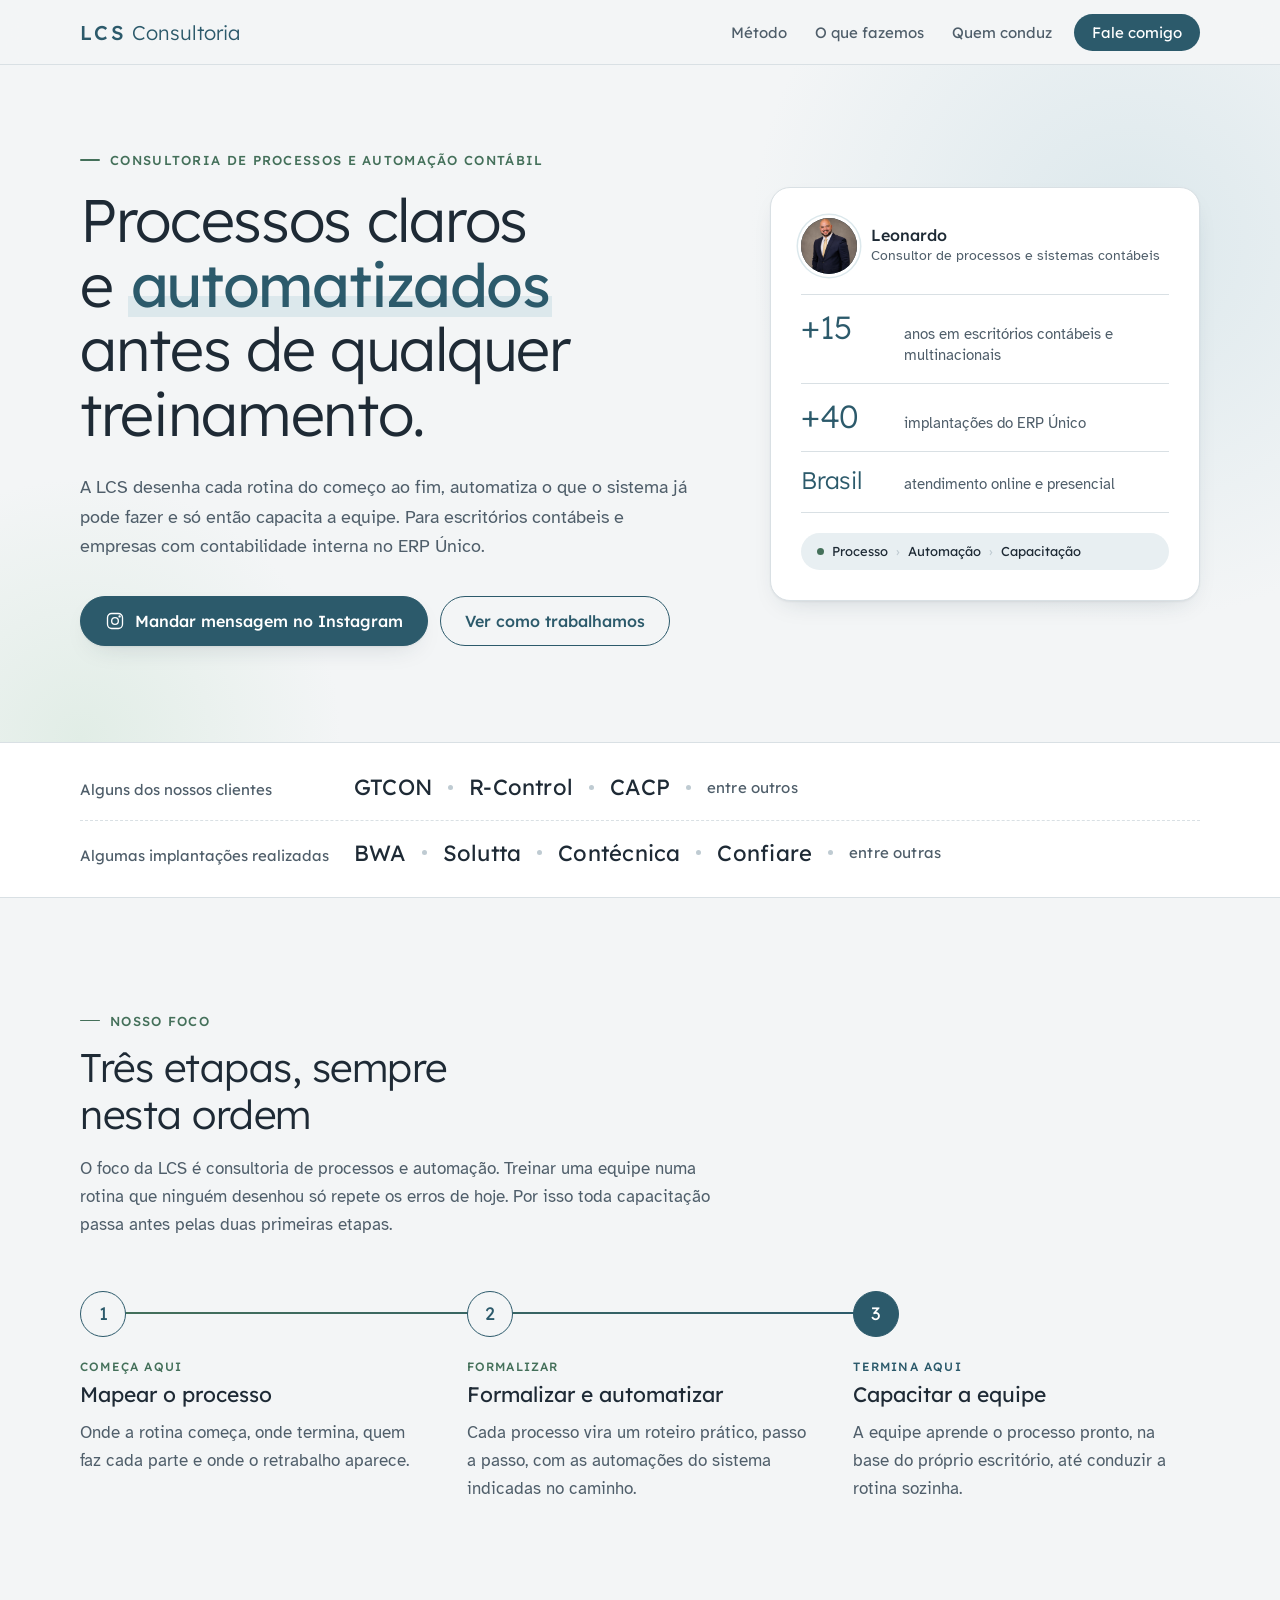
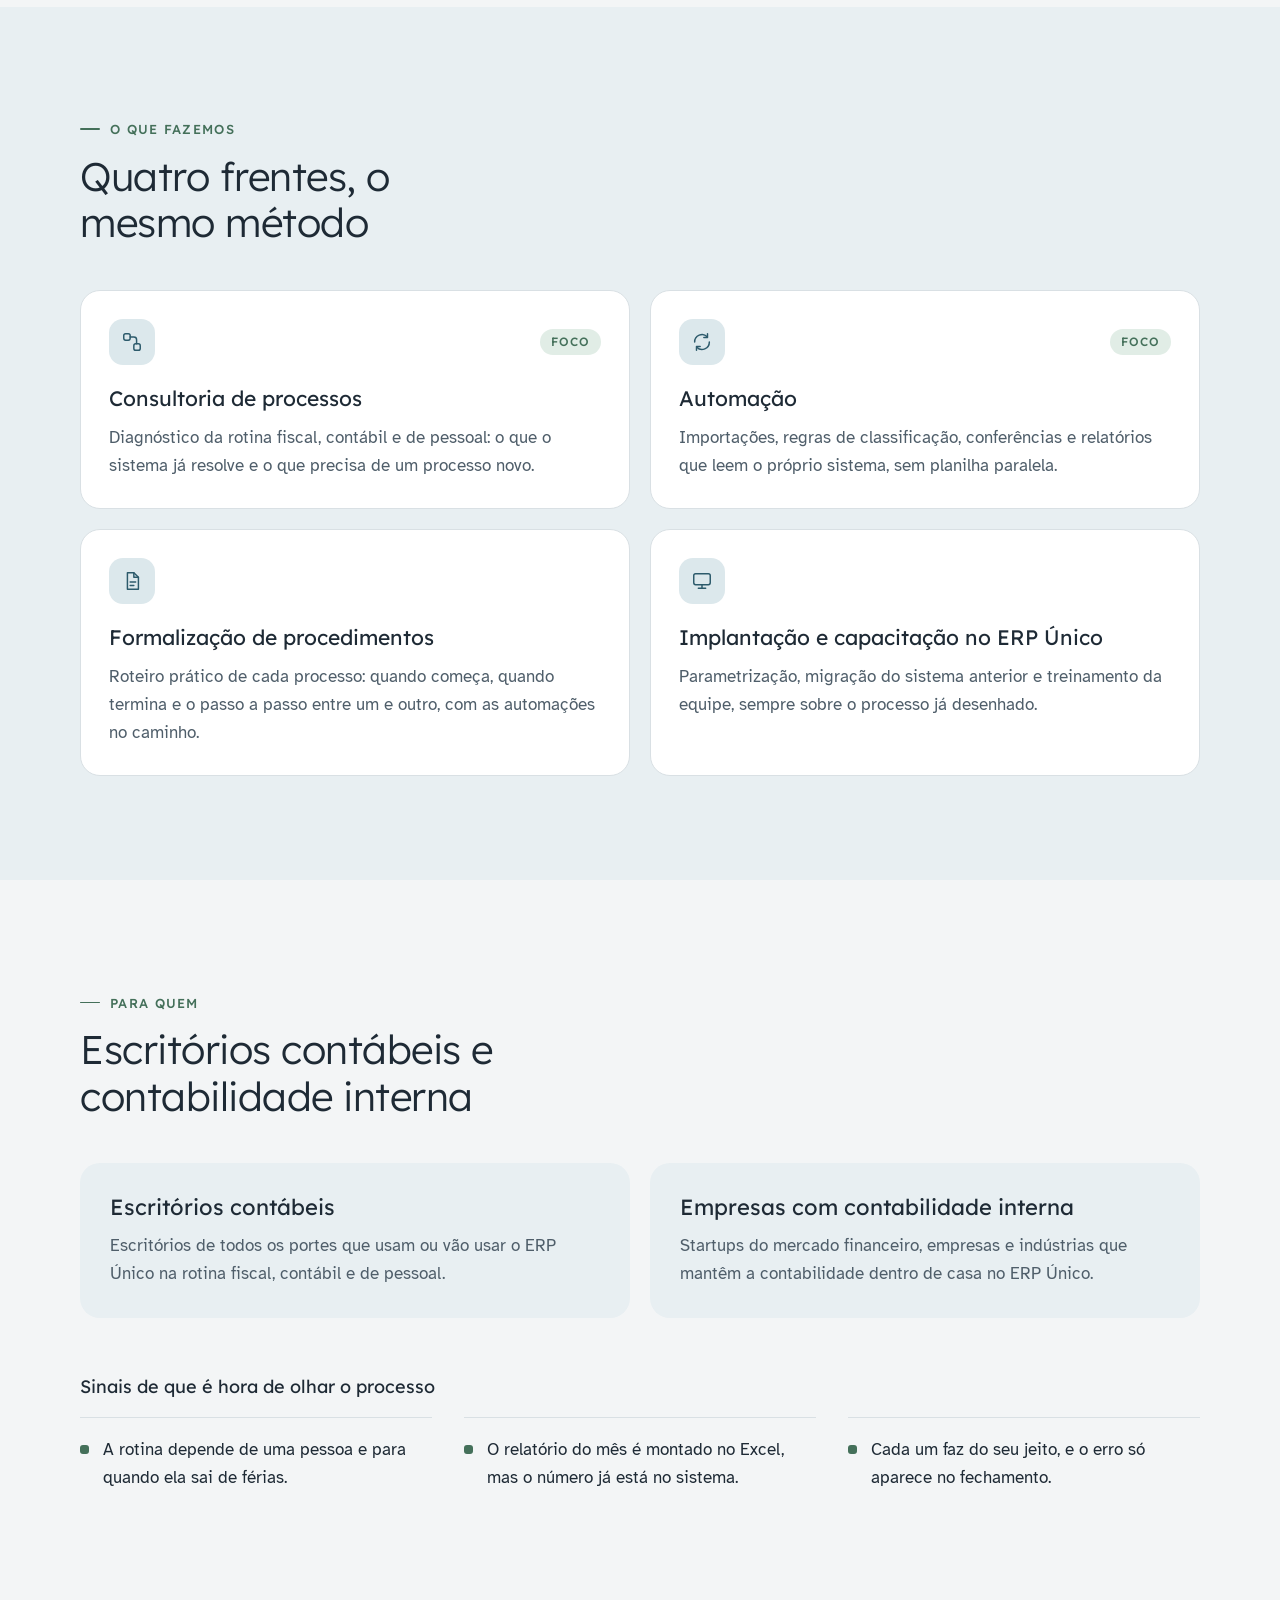
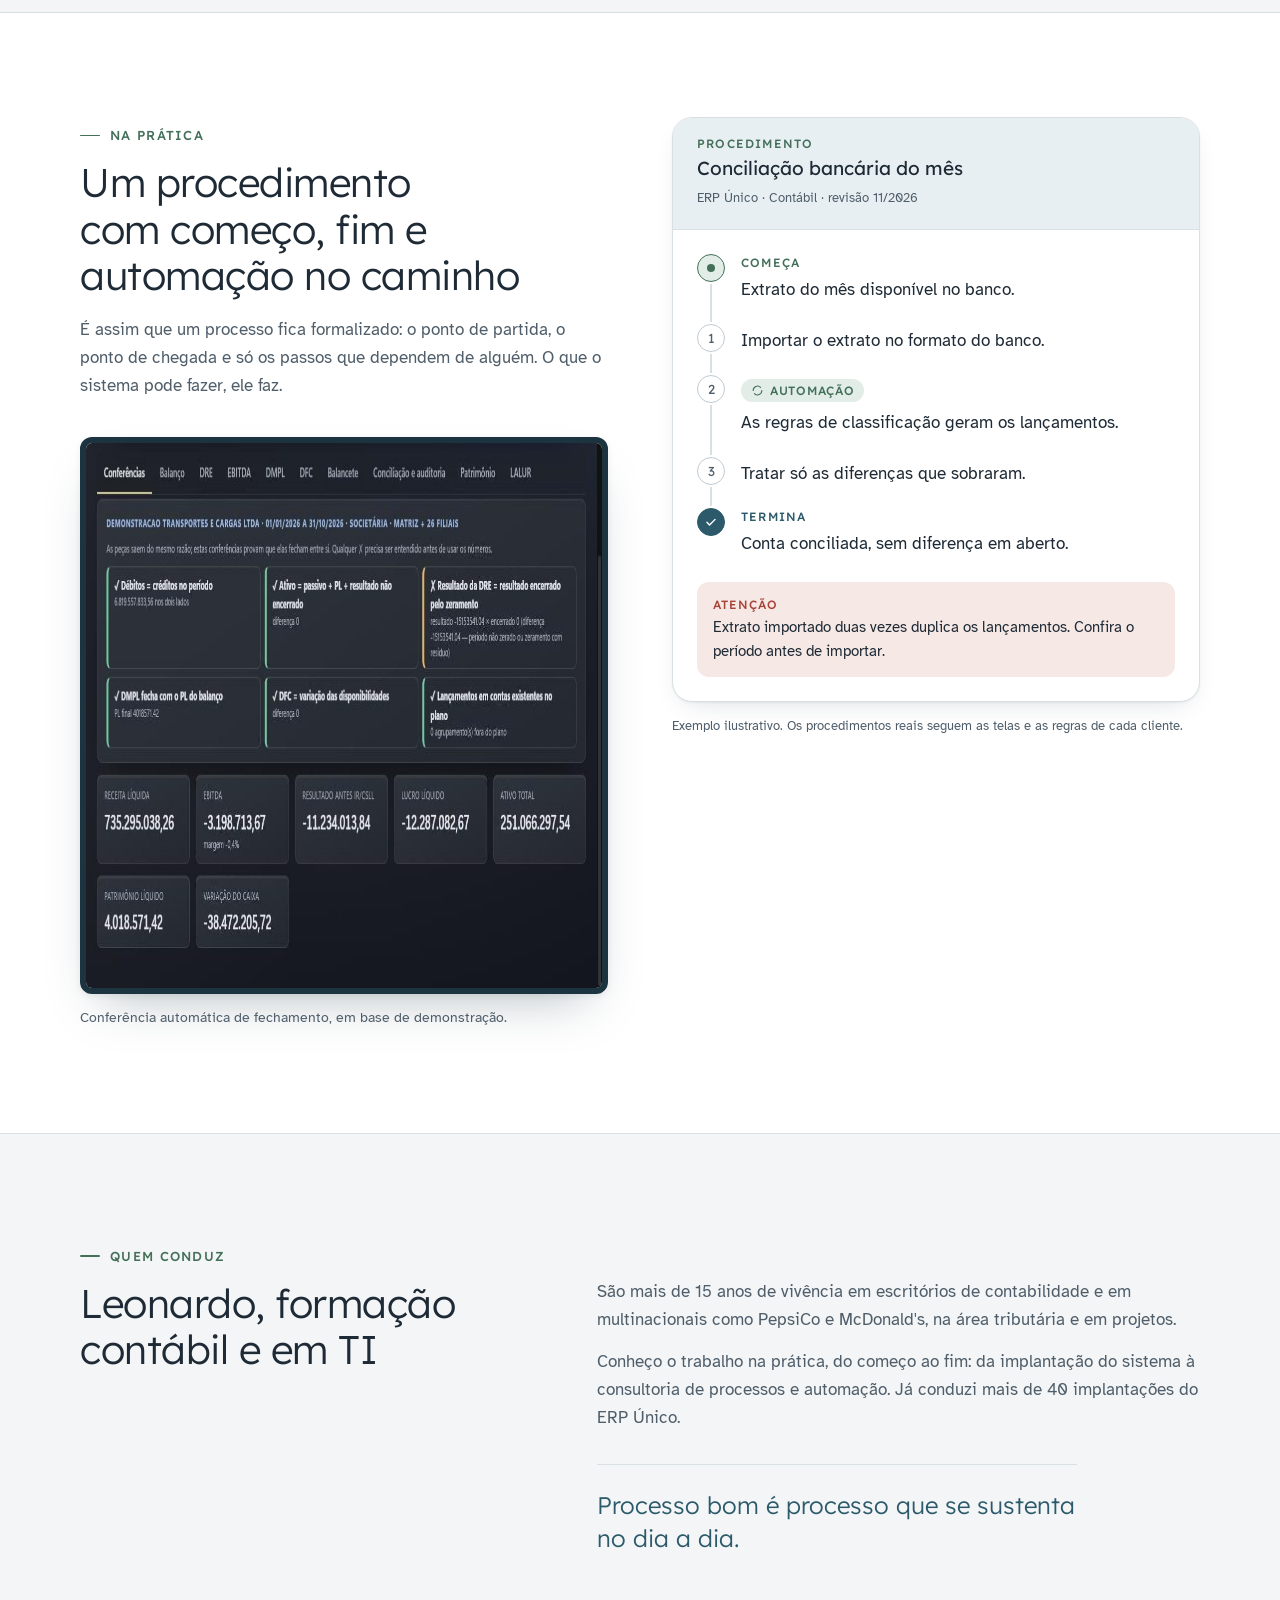
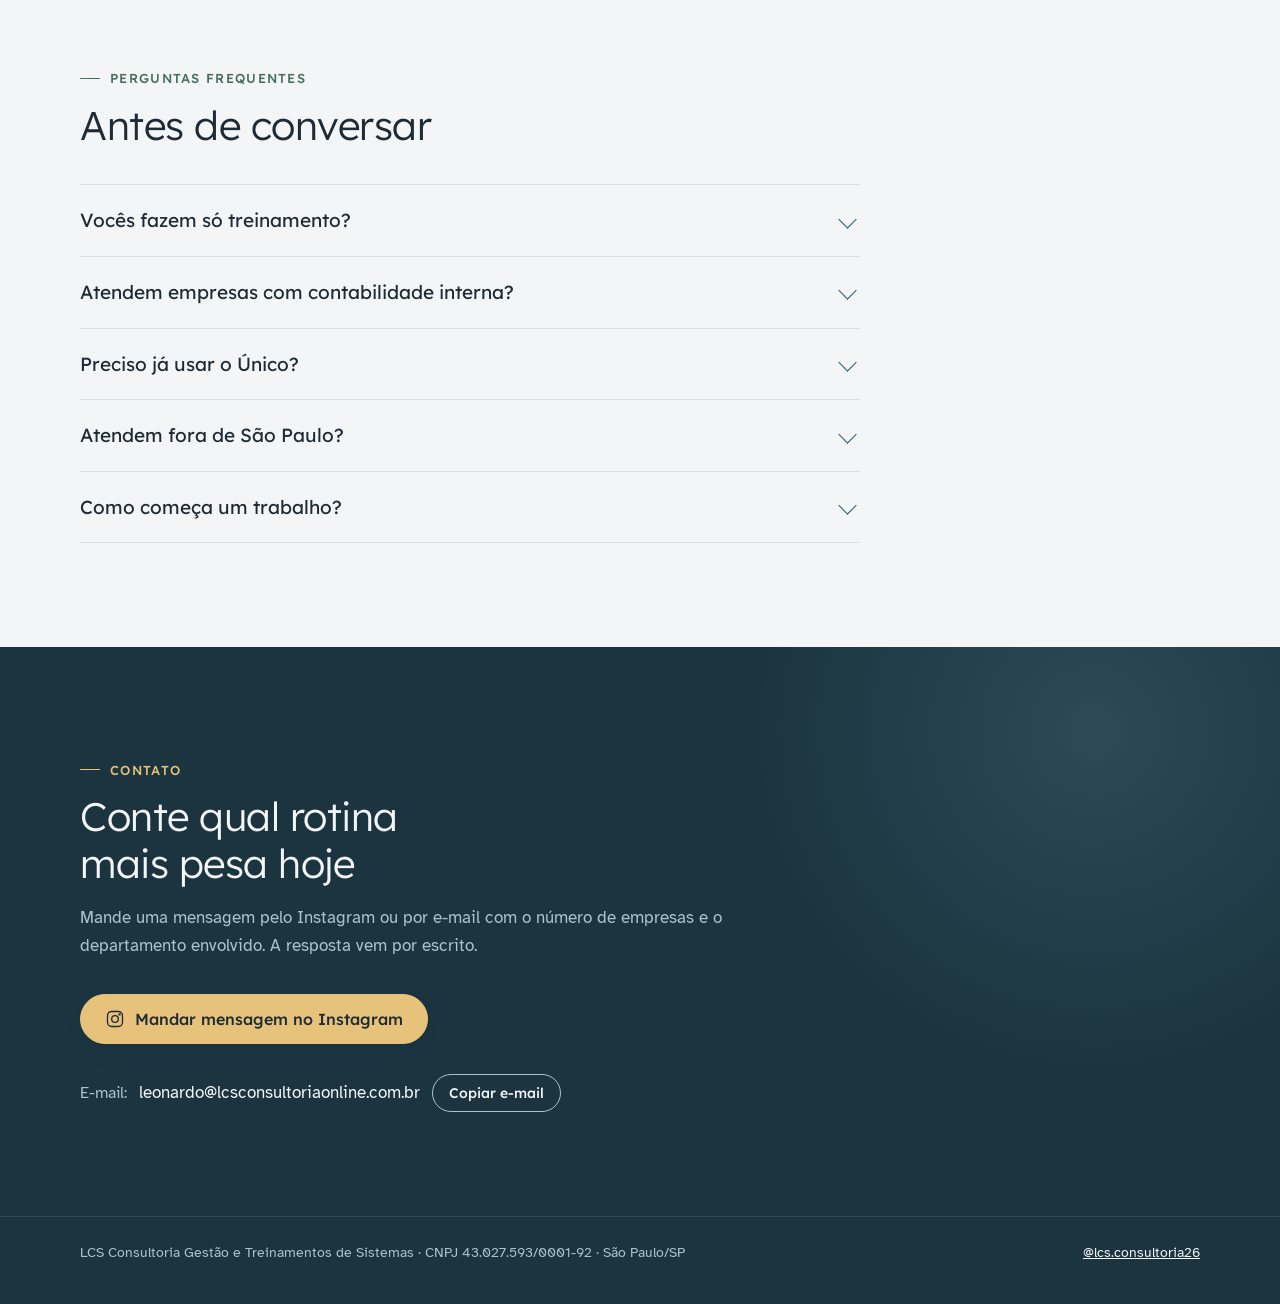
==== index.html @ 3d403074 "Site da LCS - versao 3" ====
<!doctype html>
<html lang="pt-BR">
<head>
<meta charset="utf-8">
<meta name="viewport" content="width=device-width, initial-scale=1, viewport-fit=cover">
<link rel="canonical" href="https://lcsconsultoriaonline.com.br/">
<meta property="og:url" content="https://lcsconsultoriaonline.com.br/">
<meta property="og:title" content="LCS Consultoria">
<meta property="og:description" content="Consultoria de processos e automação contábil no ERP Único: processos formalizados e automatizados antes da capacitação da equipe. Escritórios contábeis e contabilidade interna.">
<meta property="og:image" content="https://lcsconsultoriaonline.com.br/foto-leonardo.jpg">
<meta property="og:locale" content="pt_BR">
<meta property="og:type" content="website">
<style>:root{padding-top:env(safe-area-inset-top,0px);padding-bottom:env(safe-area-inset-bottom,0px)}</style>
<title>LCS Consultoria</title>
<meta name="description" content="Consultoria de processos e automação contábil no ERP Único: processos formalizados e automatizados antes da capacitação da equipe. Escritórios contábeis e contabilidade interna.">
<link rel="preconnect" href="https://fonts.googleapis.com">
<link rel="preconnect" href="https://fonts.gstatic.com" crossorigin>
<link rel="stylesheet" href="https://fonts.googleapis.com/css2?family=Atkinson+Hyperlegible:wght@400;700&family=Lexend:wght@300;400;500&display=swap">
<style>
/* Layout: a página é um roteiro com começo e fim. Abre no método, passa pelas frentes e pelo exemplo, e termina no contato. A trilha "começa → termina" é o desenho que se repete. */
:root{
  --papel:#f3f5f6; --papel-elevado:#ffffff; --papel-tinto:#e8eff2;
  --linha:#d9e0e4; --linha-forte:#bfcbd2;
  --tinta:#1e2a35; --tinta-suave:#4f5e6a;
  --petroleo:#2c5a6b; --sobre-petroleo:#ffffff;
  --nevoa:#dce8ec; --salvia:#44705a; --salvia-suave:#e1ede6;
  --alerta:#a8453a; --alerta-suave:#f6e8e5;
  --profundo:#1b3440; --sobre-profundo:#f3f5f6; --nevoa-profundo:#a9c3cc; --brilho-profundo:rgba(140,188,204,.16);
  --areia:#e6c27a; --sobre-areia:#1e2a35;
  --vidro:rgba(243,245,246,.84);
  --sombra:0 1px 2px rgba(27,52,64,.06),0 10px 28px -14px rgba(27,52,64,.22);
  --sombra-alta:0 2px 6px rgba(27,52,64,.07),0 24px 48px -22px rgba(27,52,64,.34);
  --ft:Lexend,"Segoe UI",system-ui,sans-serif;
  --fx:"Atkinson Hyperlegible","Segoe UI",system-ui,sans-serif;
  --r-sm:6px; --r-md:12px; --r-lg:20px;
  --largura:1120px;
}
@media (prefers-color-scheme: dark){
  :root:not([data-theme="light"]){
    --papel:#121b22; --papel-elevado:#19242d; --papel-tinto:#172730;
    --linha:#29373f; --linha-forte:#3b4c57;
    --tinta:#e6ecef; --tinta-suave:#a7b4bd;
    --petroleo:#8cbccc; --sobre-petroleo:#0f2129;
    --nevoa:#1d3742; --salvia:#93c2a8; --salvia-suave:#1b3026;
    --alerta:#e8907f; --alerta-suave:#3a2421;
    --vidro:rgba(18,27,34,.82);
    --sombra:0 1px 2px rgba(0,0,0,.3),0 10px 28px -14px rgba(0,0,0,.55);
    --sombra-alta:0 2px 6px rgba(0,0,0,.3),0 24px 48px -22px rgba(0,0,0,.7);
    color-scheme:dark;
  }
}
:root[data-theme="dark"]{
  --papel:#121b22; --papel-elevado:#19242d; --papel-tinto:#172730;
  --linha:#29373f; --linha-forte:#3b4c57;
  --tinta:#e6ecef; --tinta-suave:#a7b4bd;
  --petroleo:#8cbccc; --sobre-petroleo:#0f2129;
  --nevoa:#1d3742; --salvia:#93c2a8; --salvia-suave:#1b3026;
  --alerta:#e8907f; --alerta-suave:#3a2421;
  --vidro:rgba(18,27,34,.82);
  --sombra:0 1px 2px rgba(0,0,0,.3),0 10px 28px -14px rgba(0,0,0,.55);
  --sombra-alta:0 2px 6px rgba(0,0,0,.3),0 24px 48px -22px rgba(0,0,0,.7);
  color-scheme:dark;
}

*{box-sizing:border-box}
[hidden]{display:none!important}
html{scroll-behavior:smooth;scroll-padding-top:84px}
body{margin:0;background:var(--papel);color:var(--tinta);font:400 17px/1.65 var(--fx);-webkit-font-smoothing:antialiased;text-rendering:optimizeLegibility}
body::before{content:"";position:fixed;inset:0 0 auto;height:env(safe-area-inset-top,0px);z-index:10;background:var(--papel)}
a{color:var(--petroleo)}
:focus-visible{outline:3px solid var(--petroleo);outline-offset:3px;border-radius:var(--r-sm)}
img{max-width:100%;display:block}
h1,h2,h3{font-family:var(--ft);font-weight:400;margin:0;color:var(--tinta);text-wrap:balance}
p{margin:0;text-wrap:pretty}
ul,ol{margin:0;padding:0;list-style:none}

.faixa{padding-left:max(16px,env(safe-area-inset-left,0px));padding-right:max(16px,env(safe-area-inset-right,0px))}
.miolo{max-width:var(--largura);margin:0 auto}
.secao{padding-block:clamp(64px,9vw,104px)}
.secao.colada{padding-top:0}
.banda{background:var(--papel-elevado);border-block:1px solid var(--linha)}
.banda-tinta{background:var(--papel-tinto)}
.rotulo{display:inline-flex;align-items:center;gap:10px;font:500 13px/18px var(--ft);letter-spacing:.1em;text-transform:uppercase;color:var(--salvia)}
.rotulo::before{content:"";width:20px;height:1.5px;background:currentColor;border-radius:1px}
.h2{font-size:clamp(28px,3.8vw,40px);line-height:1.16;font-weight:300;letter-spacing:-.012em;margin-top:14px;max-width:24ch}
.texto{max-width:60ch;color:var(--tinta-suave);margin-top:18px}

/* topo */
.topo{position:sticky;top:env(safe-area-inset-top,0px);z-index:5;background:var(--vidro);-webkit-backdrop-filter:saturate(1.4) blur(14px);backdrop-filter:saturate(1.4) blur(14px);border-bottom:1px solid var(--linha)}
.topo .miolo{display:flex;align-items:center;justify-content:space-between;gap:16px;min-height:64px}
.marca{font-family:var(--ft);font-size:20px;color:var(--petroleo);text-decoration:none;white-space:nowrap}
.marca b{font-weight:500;letter-spacing:.12em}
.marca span{font-weight:300;margin-left:6px}
.topo nav{display:flex;align-items:center;gap:4px}
.topo nav a{font:400 15px/1 var(--ft);color:var(--tinta-suave);text-decoration:none;padding:10px 12px;border-radius:999px;transition:color .2s,background-color .2s}
.topo nav a:hover{color:var(--petroleo);background:var(--papel-tinto)}
.topo nav a.chamada{margin-left:6px;padding:11px 18px;background:var(--petroleo);color:var(--sobre-petroleo)}
.topo nav a.chamada:hover{background:var(--petroleo);color:var(--sobre-petroleo);filter:brightness(1.08)}
.topo nav .so-largo{display:none}
@media (min-width:860px){.topo nav .so-largo{display:inline-block}}

/* abertura */
.abertura{position:relative;isolation:isolate;overflow:hidden;padding-block:clamp(40px,6vw,80px) clamp(56px,8vw,96px)}
.abertura::before,.abertura::after{content:"";position:absolute;z-index:-1;border-radius:50%;pointer-events:none}
.abertura::before{width:min(760px,110vw);aspect-ratio:1;right:-18%;top:-30%;background:radial-gradient(closest-side,var(--nevoa),transparent)}
.abertura::after{width:min(520px,90vw);aspect-ratio:1;left:-14%;bottom:-38%;background:radial-gradient(closest-side,var(--salvia-suave),transparent)}
.abertura .miolo{display:grid;gap:44px;align-items:center}
@media (min-width:920px){.abertura .miolo{grid-template-columns:minmax(0,1.18fr) minmax(0,.82fr);gap:72px}}
.abertura h1{font-size:clamp(36px,5.4vw,60px);line-height:1.08;font-weight:300;letter-spacing:-.022em;margin-top:18px;max-width:15ch}
.abertura h1 em{font-style:normal;font-weight:400;color:var(--petroleo);background:linear-gradient(transparent 66%,var(--nevoa) 66%,var(--nevoa) 94%,transparent 94%);-webkit-box-decoration-break:clone;box-decoration-break:clone;padding-inline:.04em}
.abertura .texto{font-size:18px;margin-top:26px}
.acoes{display:flex;flex-wrap:wrap;gap:12px;margin-top:34px}
.botao{display:inline-flex;align-items:center;justify-content:center;gap:10px;min-height:50px;padding:12px 24px;border-radius:999px;font:500 16px/1.2 var(--ft);text-decoration:none;border:1.5px solid var(--petroleo);cursor:pointer;transition:transform .2s,box-shadow .2s,background-color .2s,filter .2s}
.botao svg{width:20px;height:20px;flex:none}
.botao.cheio{background:var(--petroleo);color:var(--sobre-petroleo);box-shadow:var(--sombra)}
.botao.cheio:hover{transform:translateY(-1px);box-shadow:var(--sombra-alta);filter:brightness(1.06)}
.botao.vazado{background:transparent;color:var(--petroleo)}
.botao.vazado:hover{background:var(--papel-tinto)}
/* ficha ao lado da abertura: foto pequena, números e a ordem do trabalho */
.ficha{min-width:0;width:100%;max-width:440px;padding:clamp(22px,3vw,30px);background:var(--papel-elevado);border:1px solid var(--linha);border-radius:var(--r-lg);box-shadow:var(--sombra)}
@media (min-width:920px){.ficha{justify-self:end}}
.ficha-quem{display:flex;align-items:center;gap:14px;padding-bottom:20px;border-bottom:1px solid var(--linha)}
.ficha-quem img{width:56px;height:56px;flex:none;border-radius:50%;object-fit:cover;object-position:50% 14%;background:var(--profundo);box-shadow:0 0 0 3px var(--papel-elevado),0 0 0 4.5px var(--nevoa)}
.ficha-quem p{min-width:0;font-size:14px;line-height:1.4;color:var(--tinta-suave)}
.ficha-quem b{display:block;font:500 16px/1.3 var(--ft);color:var(--tinta)}
.fatos{margin:0}
.fatos div{display:grid;grid-template-columns:5.2em minmax(0,1fr);gap:14px;align-items:baseline;padding-block:16px;border-bottom:1px solid var(--linha)}
.fatos dt{font:300 clamp(26px,3vw,32px)/1 var(--ft);color:var(--petroleo);letter-spacing:-.015em;font-variant-numeric:tabular-nums}
.fatos dd{margin:0;font-size:15px;line-height:1.45;color:var(--tinta-suave)}
.fatos div:last-child dt{font-size:clamp(20px,2.2vw,24px)}
.ordem{display:flex;flex-wrap:wrap;align-items:center;gap:6px 8px;margin-top:20px;padding:11px 16px;border-radius:999px;background:var(--papel-tinto);font:400 13px/1.2 var(--ft);color:var(--tinta)}
.ordem i{width:7px;height:7px;border-radius:50%;background:var(--salvia);flex:none}
.ordem s{text-decoration:none;color:var(--linha-forte)}

/* clientes */
.clientes{padding-block:30px}
.clientes .miolo{display:grid;gap:18px}
.grupo{display:grid;gap:8px;align-items:baseline;min-width:0}
@media (min-width:860px){.grupo{grid-template-columns:250px minmax(0,1fr);gap:24px}}
.grupo-rot{font:400 15px/1.4 var(--ft);color:var(--tinta-suave)}
/* o ponto separador fica à esquerda de cada nome; o primeiro de cada linha some no recorte da caixa */
.nomes-caixa{overflow:hidden;min-width:0}
.nomes{display:flex;flex-wrap:wrap;align-items:center;row-gap:6px;margin-left:-37px}
.nomes li{position:relative;padding-left:37px;font:400 clamp(18px,2.1vw,22px)/1.3 var(--ft);color:var(--tinta);letter-spacing:.01em}
.nomes li::before{content:"";position:absolute;left:16px;top:50%;width:5px;height:5px;margin-top:-2.5px;border-radius:50%;background:var(--linha-forte)}
.nomes li.outros{font-size:15px;color:var(--tinta-suave)}
.grupo+.grupo{padding-top:18px;border-top:1px dashed var(--linha)}

/* método */
.trilha{position:relative;display:grid;gap:32px;margin-top:52px;counter-reset:etapa}
.trilha::before{content:"";position:absolute;left:21px;top:24px;bottom:24px;width:1.5px;background:linear-gradient(var(--salvia),var(--petroleo))}
.trilha li{position:relative;padding-left:68px;min-width:0;counter-increment:etapa}
.trilha li::before{content:counter(etapa);position:absolute;left:0;top:0;width:44px;height:44px;border-radius:50%;display:grid;place-items:center;font:400 18px/1 var(--ft);color:var(--petroleo);background:var(--papel);border:1.5px solid var(--petroleo)}
.trilha li:last-child::before{background:var(--petroleo);color:var(--sobre-petroleo)}
.trilha h3{font-size:21px;line-height:1.3;padding-top:8px}
.trilha p{margin-top:10px;color:var(--tinta-suave);max-width:38ch}
.trilha .marco{display:block;font:500 12px/1 var(--ft);letter-spacing:.1em;text-transform:uppercase;color:var(--salvia);margin-bottom:8px}
.trilha li:last-child .marco{color:var(--petroleo)}
@media (min-width:860px){
  .trilha{grid-template-columns:repeat(3,minmax(0,1fr));gap:40px}
  .trilha::before{left:22px;right:calc(33.333% - 48.67px);top:21px;bottom:auto;width:auto;height:1.5px;background:linear-gradient(90deg,var(--salvia),var(--petroleo))}
  .trilha li{padding-left:0;padding-top:70px}
  .trilha h3{padding-top:0}
}

/* frentes */
.frentes{display:grid;gap:16px;margin-top:44px}
@media (min-width:760px){.frentes{grid-template-columns:repeat(2,minmax(0,1fr));gap:20px}}
.frente{display:grid;gap:12px;align-content:start;min-width:0;padding:28px;background:var(--papel-elevado);border:1px solid var(--linha);border-radius:var(--r-lg);transition:transform .25s,box-shadow .25s,border-color .25s}
.frente:hover{transform:translateY(-2px);box-shadow:var(--sombra-alta);border-color:var(--linha-forte)}
.frente-topo{display:flex;align-items:center;justify-content:space-between;gap:12px}
.icone{width:46px;height:46px;border-radius:14px;display:grid;place-items:center;background:var(--nevoa);color:var(--petroleo);flex:none}
.icone svg{width:22px;height:22px}
.tag{font:500 12px/1 var(--ft);letter-spacing:.08em;text-transform:uppercase;color:var(--salvia);background:var(--salvia-suave);padding:7px 11px;border-radius:999px}
.frente h3{font-size:21px;line-height:1.3;margin-top:8px}
.frente p{color:var(--tinta-suave)}

/* para quem */
.publicos{display:grid;gap:16px;margin-top:44px}
@media (min-width:760px){.publicos{grid-template-columns:repeat(2,minmax(0,1fr));gap:20px}}
.publico{min-width:0;padding:30px;border-radius:var(--r-lg);background:var(--papel-tinto)}
.publico h3{font-size:22px;line-height:1.3}
.publico p{margin-top:10px;color:var(--tinta-suave)}
.sinais-tit{font:400 18px/1.4 var(--ft);margin-top:56px}
.sinais{display:grid;gap:0;margin-top:18px;border-top:1px solid var(--linha)}
@media (min-width:860px){.sinais{grid-template-columns:repeat(3,minmax(0,1fr));gap:32px;border-top:0}}
.sinais li{display:flex;gap:14px;align-items:baseline;min-width:0;padding:16px 0;border-bottom:1px solid var(--linha);color:var(--tinta)}
@media (min-width:860px){.sinais li{border-bottom:0;border-top:1px solid var(--linha);padding-top:18px}}
.sinais li::before{content:"";width:9px;height:9px;border-radius:3px;background:var(--salvia);flex:none;transform:translateY(-1px)}

/* na prática */
.pratica .miolo{display:grid;gap:48px;align-items:start}
@media (min-width:920px){.pratica .miolo{grid-template-columns:minmax(0,1fr) minmax(0,1fr);gap:64px}}
.tela{margin:36px 0 0}
.tela img{width:100%;border-radius:var(--r-md);border:6px solid var(--profundo);background:var(--profundo);box-shadow:var(--sombra-alta)}
.tela figcaption{margin-top:12px;font-size:14px;color:var(--tinta-suave)}
.proc{min-width:0;background:var(--papel-elevado);border:1px solid var(--linha);border-radius:var(--r-lg);box-shadow:var(--sombra);overflow:hidden}
.proc-cab{display:grid;gap:6px;padding:20px 24px;background:var(--papel-tinto);border-bottom:1px solid var(--linha)}
.proc-tipo{font:500 12px/1 var(--ft);letter-spacing:.1em;text-transform:uppercase;color:var(--salvia)}
.proc-tit{font:400 19px/1.35 var(--ft);color:var(--tinta)}
.proc-meta{font-size:13px;color:var(--tinta-suave)}
.passos{padding:24px 24px 4px}
.passos li{position:relative;display:grid;grid-template-columns:28px minmax(0,1fr);gap:16px;padding-bottom:20px}
.passos li::after{content:"";position:absolute;left:13px;top:30px;bottom:2px;width:1.5px;background:var(--linha)}
.passos li:last-child::after{display:none}
.no{position:relative;z-index:1;width:28px;height:28px;border-radius:50%;display:grid;place-items:center;font:400 13px/1 var(--ft);color:var(--tinta-suave);background:var(--papel-elevado);border:1.5px solid var(--linha-forte)}
.inicio .no{border-color:var(--salvia);background:var(--salvia-suave)}
.inicio .no::before{content:"";width:8px;height:8px;border-radius:50%;background:var(--salvia)}
.fim .no{border-color:var(--petroleo);background:var(--petroleo);color:var(--sobre-petroleo)}
.fim .no svg{width:14px;height:14px}
.passos .corpo{padding-top:3px;min-width:0}
.passos .marco{display:block;font:500 12px/1 var(--ft);letter-spacing:.1em;text-transform:uppercase;margin-bottom:7px}
.inicio .marco{color:var(--salvia)}
.fim .marco{color:var(--petroleo)}
.auto{display:inline-flex;align-items:center;gap:6px;margin-bottom:7px;padding:5px 10px;border-radius:999px;font:500 12px/1 var(--ft);letter-spacing:.06em;text-transform:uppercase;color:var(--salvia);background:var(--salvia-suave)}
.auto svg{width:13px;height:13px}
.proc-alerta{margin:0 24px 24px;padding:14px 16px;border-radius:var(--r-md);background:var(--alerta-suave);font-size:15px;line-height:1.55;color:var(--tinta)}
.proc-alerta b{display:block;font:500 12px/18px var(--ft);letter-spacing:.08em;text-transform:uppercase;color:var(--alerta);margin-bottom:2px}
.proc-nota{margin-top:14px;font-size:13px;color:var(--tinta-suave)}

/* quem conduz */
.quem{display:grid;gap:8px 72px;align-items:start}
@media (min-width:820px){.quem{grid-template-columns:minmax(0,.85fr) minmax(0,1.15fr)}.quem .h2{max-width:18ch}.quem>div+div{padding-top:22px}}
.quem>div{min-width:0}
.quem .texto+.texto{margin-top:14px}
.assinatura{margin-top:32px;padding-top:24px;border-top:1px solid var(--linha);font:300 clamp(20px,2.4vw,24px)/1.4 var(--ft);color:var(--petroleo);max-width:32ch}

/* perguntas */
.faq{margin-top:36px;border-top:1px solid var(--linha);max-width:780px}
.faq details{border-bottom:1px solid var(--linha)}
.faq summary{list-style:none;cursor:pointer;position:relative;padding:22px 48px 22px 0;font:400 19px/1.4 var(--ft);color:var(--tinta);transition:color .2s}
.faq summary:hover{color:var(--petroleo)}
.faq summary::-webkit-details-marker{display:none}
.faq summary::after{content:"";position:absolute;right:6px;top:50%;width:12px;height:12px;margin-top:-8px;border-right:1.5px solid var(--petroleo);border-bottom:1.5px solid var(--petroleo);transform:rotate(45deg);transition:transform .25s}
.faq details[open] summary::after{transform:rotate(225deg);margin-top:-2px}
.faq details p{padding:0 0 22px;color:var(--tinta-suave);max-width:62ch}

/* contato */
.contato{position:relative;isolation:isolate;overflow:hidden;background:var(--profundo);color:var(--sobre-profundo)}
.contato::before{content:"";position:absolute;z-index:-1;right:-12%;top:-45%;width:min(680px,100vw);aspect-ratio:1;border-radius:50%;background:radial-gradient(closest-side,var(--brilho-profundo),transparent)}
.contato .rotulo{color:var(--areia)}
.contato .h2{color:var(--sobre-profundo)}
.contato .texto{color:var(--nevoa-profundo)}
.contato .botao.cheio{background:var(--areia);border-color:var(--areia);color:var(--sobre-areia)}
.email{display:flex;flex-wrap:wrap;align-items:center;gap:12px;margin-top:30px;font-size:16px;color:var(--nevoa-profundo)}
.email code{font:400 17px/1.4 var(--fx);color:var(--sobre-profundo);user-select:all;word-break:break-all}
.copiar{font:500 14px/1 var(--ft);padding:11px 16px;border-radius:999px;border:1px solid var(--nevoa-profundo);background:transparent;color:var(--sobre-profundo);cursor:pointer;transition:background-color .2s}
.copiar:hover{background:var(--brilho-profundo)}
.rodape{background:var(--profundo);color:var(--nevoa-profundo);font-size:14px;padding-block:24px 40px;border-top:1px solid var(--brilho-profundo)}
.rodape .miolo{display:flex;flex-wrap:wrap;gap:8px 24px;justify-content:space-between}
.rodape a{color:var(--sobre-profundo)}

@media (prefers-reduced-motion: reduce){
  html{scroll-behavior:auto}
  *,*::before,*::after{transition:none!important}
}
</style>
</head>
<body>

<header class="topo faixa">
  <div class="miolo">
    <a class="marca" href="#inicio" aria-label="LCS Consultoria, início"><b>LCS</b><span>Consultoria</span></a>
    <nav aria-label="Seções">
      <a class="so-largo" href="#metodo">Método</a>
      <a class="so-largo" href="#servicos">O que fazemos</a>
      <a class="so-largo" href="#quem-conduz">Quem conduz</a>
      <a class="chamada" href="#contato">Fale comigo</a>
    </nav>
  </div>
</header>

<main id="inicio">
  <section class="abertura faixa">
    <div class="miolo">
      <div>
        <p class="rotulo">Consultoria de processos e automação contábil</p>
        <h1>Processos claros e <em>automatizados</em> antes de qualquer treinamento.</h1>
        <p class="texto">A LCS desenha cada rotina do começo ao fim, automatiza o que o sistema já pode fazer e só então capacita a equipe. Para escritórios contábeis e empresas com contabilidade interna no ERP Único.</p>
        <div class="acoes">
          <a class="botao cheio" href="https://ig.me/m/lcs.consultoria26" target="_blank" rel="noopener">
            <svg viewBox="0 0 24 24" fill="none" stroke="currentColor" stroke-width="1.6" stroke-linecap="round" stroke-linejoin="round" aria-hidden="true"><rect x="3" y="3" width="18" height="18" rx="5"/><circle cx="12" cy="12" r="4"/><circle cx="17.5" cy="6.5" r=".6" fill="currentColor"/></svg>
            Mandar mensagem no Instagram
          </a>
          <a class="botao vazado js-whats" href="#" target="_blank" rel="noopener" hidden>
            <svg viewBox="0 0 24 24" fill="none" stroke="currentColor" stroke-width="1.6" stroke-linecap="round" stroke-linejoin="round" aria-hidden="true"><path d="M4 20l1.3-3.9A8 8 0 1 1 8 19z"/></svg>
            Falar no WhatsApp
          </a>
          <a class="botao vazado" href="#metodo">Ver como trabalhamos</a>
        </div>
      </div>
      <aside class="ficha" aria-label="Quem conduz e números da LCS">
        <div class="ficha-quem">
          <img src="foto-leonardo.jpg" alt="Foto do Leonardo" width="56" height="56">
          <p><b>Leonardo</b>Consultor de processos e sistemas contábeis</p>
        </div>
        <dl class="fatos">
          <div><dt>+15</dt><dd>anos em escritórios contábeis e multinacionais</dd></div>
          <div><dt>+40</dt><dd>implantações do ERP Único</dd></div>
          <div><dt>Brasil</dt><dd>atendimento online e presencial</dd></div>
        </dl>
        <p class="ordem" aria-label="Ordem do trabalho: processo, automação e capacitação"><i></i>Processo <s aria-hidden="true">›</s> Automação <s aria-hidden="true">›</s> Capacitação</p>
      </aside>
    </div>
  </section>

  <section class="clientes banda faixa" aria-label="Alguns clientes e implantações">
    <div class="miolo">
      <div class="grupo">
        <p class="grupo-rot">Alguns dos nossos clientes</p>
        <div class="nomes-caixa"><ul class="nomes">
          <li>GTCON</li><li>R-Control</li><li>CACP</li><li class="outros">entre outros</li>
        </ul></div>
      </div>
      <div class="grupo">
        <p class="grupo-rot">Algumas implantações realizadas</p>
        <div class="nomes-caixa"><ul class="nomes">
          <li>BWA</li><li>Solutta</li><li>Contécnica</li><li>Confiare</li><li class="outros">entre outras</li>
        </ul></div>
      </div>
    </div>
  </section>

  <section class="secao faixa" id="metodo">
    <div class="miolo">
      <p class="rotulo">Nosso foco</p>
      <h2 class="h2">Três etapas, sempre nesta ordem</h2>
      <p class="texto">O foco da LCS é consultoria de processos e automação. Treinar uma equipe numa rotina que ninguém desenhou só repete os erros de hoje. Por isso toda capacitação passa antes pelas duas primeiras etapas.</p>
      <ol class="trilha">
        <li>
          <span class="marco">Começa aqui</span>
          <h3>Mapear o processo</h3>
          <p>Onde a rotina começa, onde termina, quem faz cada parte e onde o retrabalho aparece.</p>
        </li>
        <li>
          <span class="marco">Formalizar</span>
          <h3>Formalizar e automatizar</h3>
          <p>Cada processo vira um roteiro prático, passo a passo, com as automações do sistema indicadas no caminho.</p>
        </li>
        <li>
          <span class="marco">Termina aqui</span>
          <h3>Capacitar a equipe</h3>
          <p>A equipe aprende o processo pronto, na base do próprio escritório, até conduzir a rotina sozinha.</p>
        </li>
      </ol>
    </div>
  </section>

  <section class="secao faixa banda-tinta" id="servicos">
    <div class="miolo">
      <p class="rotulo">O que fazemos</p>
      <h2 class="h2">Quatro frentes, o mesmo método</h2>
      <div class="frentes">
        <article class="frente">
          <div class="frente-topo">
            <span class="icone"><svg viewBox="0 0 24 24" fill="none" stroke="currentColor" stroke-width="1.6" stroke-linecap="round" stroke-linejoin="round" aria-hidden="true"><rect x="3" y="3" width="7" height="7" rx="2"/><rect x="14" y="14" width="7" height="7" rx="2"/><path d="M10 6.5h4a3 3 0 0 1 3 3V14"/></svg></span>
            <span class="tag">Foco</span>
          </div>
          <h3>Consultoria de processos</h3>
          <p>Diagnóstico da rotina fiscal, contábil e de pessoal: o que o sistema já resolve e o que precisa de um processo novo.</p>
        </article>
        <article class="frente">
          <div class="frente-topo">
            <span class="icone"><svg viewBox="0 0 24 24" fill="none" stroke="currentColor" stroke-width="1.6" stroke-linecap="round" stroke-linejoin="round" aria-hidden="true"><path d="M20 12a8 8 0 0 1-13.7 5.7"/><path d="M4 12a8 8 0 0 1 13.7-5.7"/><path d="M18 3v4h-4"/><path d="M6 21v-4h4"/></svg></span>
            <span class="tag">Foco</span>
          </div>
          <h3>Automação</h3>
          <p>Importações, regras de classificação, conferências e relatórios que leem o próprio sistema, sem planilha paralela.</p>
        </article>
        <article class="frente">
          <div class="frente-topo">
            <span class="icone"><svg viewBox="0 0 24 24" fill="none" stroke="currentColor" stroke-width="1.6" stroke-linecap="round" stroke-linejoin="round" aria-hidden="true"><path d="M7 3h7l5 5v13H7z"/><path d="M14 3v5h5"/><path d="M10 13h6M10 17h4"/></svg></span>
          </div>
          <h3>Formalização de procedimentos</h3>
          <p>Roteiro prático de cada processo: quando começa, quando termina e o passo a passo entre um e outro, com as automações no caminho.</p>
        </article>
        <article class="frente">
          <div class="frente-topo">
            <span class="icone"><svg viewBox="0 0 24 24" fill="none" stroke="currentColor" stroke-width="1.6" stroke-linecap="round" stroke-linejoin="round" aria-hidden="true"><rect x="3" y="4" width="18" height="12" rx="2"/><path d="M8 20h8M12 16v4"/></svg></span>
          </div>
          <h3>Implantação e capacitação no ERP Único</h3>
          <p>Parametrização, migração do sistema anterior e treinamento da equipe, sempre sobre o processo já desenhado.</p>
        </article>
      </div>
    </div>
  </section>

  <section class="secao faixa" id="para-quem">
    <div class="miolo">
      <p class="rotulo">Para quem</p>
      <h2 class="h2">Escritórios contábeis e contabilidade interna</h2>
      <div class="publicos">
        <article class="publico">
          <h3>Escritórios contábeis</h3>
          <p>Escritórios de todos os portes que usam ou vão usar o ERP Único na rotina fiscal, contábil e de pessoal.</p>
        </article>
        <article class="publico">
          <h3>Empresas com contabilidade interna</h3>
          <p>Startups do mercado financeiro, empresas e indústrias que mantêm a contabilidade dentro de casa no ERP Único.</p>
        </article>
      </div>
      <h3 class="sinais-tit">Sinais de que é hora de olhar o processo</h3>
      <ul class="sinais">
        <li>A rotina depende de uma pessoa e para quando ela sai de férias.</li>
        <li>O relatório do mês é montado no Excel, mas o número já está no sistema.</li>
        <li>Cada um faz do seu jeito, e o erro só aparece no fechamento.</li>
      </ul>
    </div>
  </section>

  <section class="secao faixa banda pratica" id="pratica">
    <div class="miolo">
      <div>
        <p class="rotulo">Na prática</p>
        <h2 class="h2">Um procedimento com começo, fim e automação no caminho</h2>
        <p class="texto">É assim que um processo fica formalizado: o ponto de partida, o ponto de chegada e só os passos que dependem de alguém. O que o sistema pode fazer, ele faz.</p>
        <figure class="tela">
          <img src="conferencias.jpg" alt="Seis conferências de fechamento contábil, cinco certas e uma com diferença marcada, com receita, resultado e patrimônio da empresa" width="1034" height="557" loading="lazy">
          <figcaption>Conferência automática de fechamento, em base de demonstração.</figcaption>
        </figure>
      </div>
      <div>
        <div class="proc" role="group" aria-label="Exemplo de procedimento formalizado">
          <div class="proc-cab">
            <span class="proc-tipo">Procedimento</span>
            <span class="proc-tit">Conciliação bancária do mês</span>
            <span class="proc-meta">ERP Único · Contábil · revisão 11/2026</span>
          </div>
          <ol class="passos">
            <li class="inicio"><span class="no" aria-hidden="true"></span><div class="corpo"><span class="marco">Começa</span><p>Extrato do mês disponível no banco.</p></div></li>
            <li><span class="no" aria-hidden="true">1</span><div class="corpo"><p>Importar o extrato no formato do banco.</p></div></li>
            <li><span class="no" aria-hidden="true">2</span><div class="corpo"><span class="auto"><svg viewBox="0 0 24 24" fill="none" stroke="currentColor" stroke-width="2" stroke-linecap="round" stroke-linejoin="round" aria-hidden="true"><path d="M20 12a8 8 0 0 1-13.7 5.7"/><path d="M4 12a8 8 0 0 1 13.7-5.7"/></svg>Automação</span><p>As regras de classificação geram os lançamentos.</p></div></li>
            <li><span class="no" aria-hidden="true">3</span><div class="corpo"><p>Tratar só as diferenças que sobraram.</p></div></li>
            <li class="fim"><span class="no" aria-hidden="true"><svg viewBox="0 0 24 24" fill="none" stroke="currentColor" stroke-width="2.4" stroke-linecap="round" stroke-linejoin="round"><path d="M5 12.5l4.5 4.5L19 7.5"/></svg></span><div class="corpo"><span class="marco">Termina</span><p>Conta conciliada, sem diferença em aberto.</p></div></li>
          </ol>
          <div class="proc-alerta"><b>Atenção</b>Extrato importado duas vezes duplica os lançamentos. Confira o período antes de importar.</div>
        </div>
        <p class="proc-nota">Exemplo ilustrativo. Os procedimentos reais seguem as telas e as regras de cada cliente.</p>
      </div>
    </div>
  </section>

  <section class="secao faixa" id="quem-conduz">
    <div class="miolo quem">
      <div>
        <p class="rotulo">Quem conduz</p>
        <h2 class="h2">Leonardo, formação contábil e em TI</h2>
      </div>
      <div>
        <p class="texto">São mais de 15 anos de vivência em escritórios de contabilidade e em multinacionais como PepsiCo e McDonald's, na área tributária e em projetos.</p>
        <p class="texto">Conheço o trabalho na prática, do começo ao fim: da implantação do sistema à consultoria de processos e automação. Já conduzi mais de 40 implantações do ERP Único.</p>
        <p class="assinatura">Processo bom é processo que se sustenta no dia a dia.</p>
      </div>
    </div>
  </section>

  <section class="secao colada faixa" id="perguntas">
    <div class="miolo">
      <p class="rotulo">Perguntas frequentes</p>
      <h2 class="h2">Antes de conversar</h2>
      <div class="faq">
        <details>
          <summary>Vocês fazem só treinamento?</summary>
          <p>Não. Todo treinamento passa antes pelo processo: mapeamos, formalizamos e automatizamos a rotina, e a equipe aprende o processo pronto.</p>
        </details>
        <details>
          <summary>Atendem empresas com contabilidade interna?</summary>
          <p>Sim. Além de escritórios contábeis, atendemos startups do mercado financeiro, empresas e indústrias que usam o ERP Único na contabilidade interna.</p>
        </details>
        <details>
          <summary>Preciso já usar o Único?</summary>
          <p>Não. Atendemos quem usa ou vai usar o Único, inclusive na migração de outro sistema.</p>
        </details>
        <details>
          <summary>Atendem fora de São Paulo?</summary>
          <p>Sim, em todo o Brasil. O trabalho é online, com visitas presenciais quando o projeto pede.</p>
        </details>
        <details>
          <summary>Como começa um trabalho?</summary>
          <p>Por uma conversa sobre a rotina: quantas empresas, quais departamentos e onde está o maior retrabalho. A partir dela propomos o escopo.</p>
        </details>
      </div>
    </div>
  </section>
</main>

<section class="secao faixa contato" id="contato">
  <div class="miolo">
    <p class="rotulo">Contato</p>
    <h2 class="h2">Conte qual rotina mais pesa hoje</h2>
    <p class="texto">Mande uma mensagem pelo Instagram ou por e-mail com o número de empresas e o departamento envolvido. A resposta vem por escrito.</p>
    <div class="acoes">
      <a class="botao cheio" href="https://ig.me/m/lcs.consultoria26" target="_blank" rel="noopener">
        <svg viewBox="0 0 24 24" fill="none" stroke="currentColor" stroke-width="1.6" stroke-linecap="round" stroke-linejoin="round" aria-hidden="true"><rect x="3" y="3" width="18" height="18" rx="5"/><circle cx="12" cy="12" r="4"/><circle cx="17.5" cy="6.5" r=".6" fill="currentColor"/></svg>
        Mandar mensagem no Instagram
      </a>
      <a class="botao vazado js-whats" href="#" target="_blank" rel="noopener" hidden>
        <svg viewBox="0 0 24 24" fill="none" stroke="currentColor" stroke-width="1.6" stroke-linecap="round" stroke-linejoin="round" aria-hidden="true"><path d="M4 20l1.3-3.9A8 8 0 1 1 8 19z"/></svg>
        Falar no WhatsApp
      </a>
    </div>
    <p class="email">E-mail: <code id="email">leonardo@lcsconsultoriaonline.com.br</code><button class="copiar" id="copiar" type="button">Copiar e-mail</button></p>
  </div>
</section>

<footer class="rodape faixa">
  <div class="miolo">
    <span>LCS Consultoria Gestão e Treinamentos de Sistemas · CNPJ 43.027.593/0001-92 · São Paulo/SP</span>
    <a href="https://www.instagram.com/lcs.consultoria26/" target="_blank" rel="noopener">@lcs.consultoria26</a>
  </div>
</footer>

<script>
// WhatsApp comercial: preencha só com DDI + DDD + número (ex.: "5511900000000") para o botão aparecer.
const WHATSAPP = "";
const MENSAGEM = "Olá, Leonardo. Vim pelo site da LCS e quero conversar sobre a rotina da minha equipe.";
if (WHATSAPP) {
  document.querySelectorAll(".js-whats").forEach(a => {
    a.href = "https://wa.me/" + WHATSAPP + "?text=" + encodeURIComponent(MENSAGEM);
    a.hidden = false;
  });
}
const botao = document.getElementById("copiar");
botao.addEventListener("click", () => {
  const alvo = document.getElementById("email");
  const marcar = () => {
    const r = document.createRange(); r.selectNodeContents(alvo);
    const s = getSelection(); s.removeAllRanges(); s.addRange(r);
    botao.textContent = "Selecionado: copie com o teclado";
  };
  try {
    navigator.clipboard.writeText(alvo.textContent).then(() => { botao.textContent = "E-mail copiado"; }, marcar);
  } catch (e) { marcar(); }
});
</script>

</body>
</html>
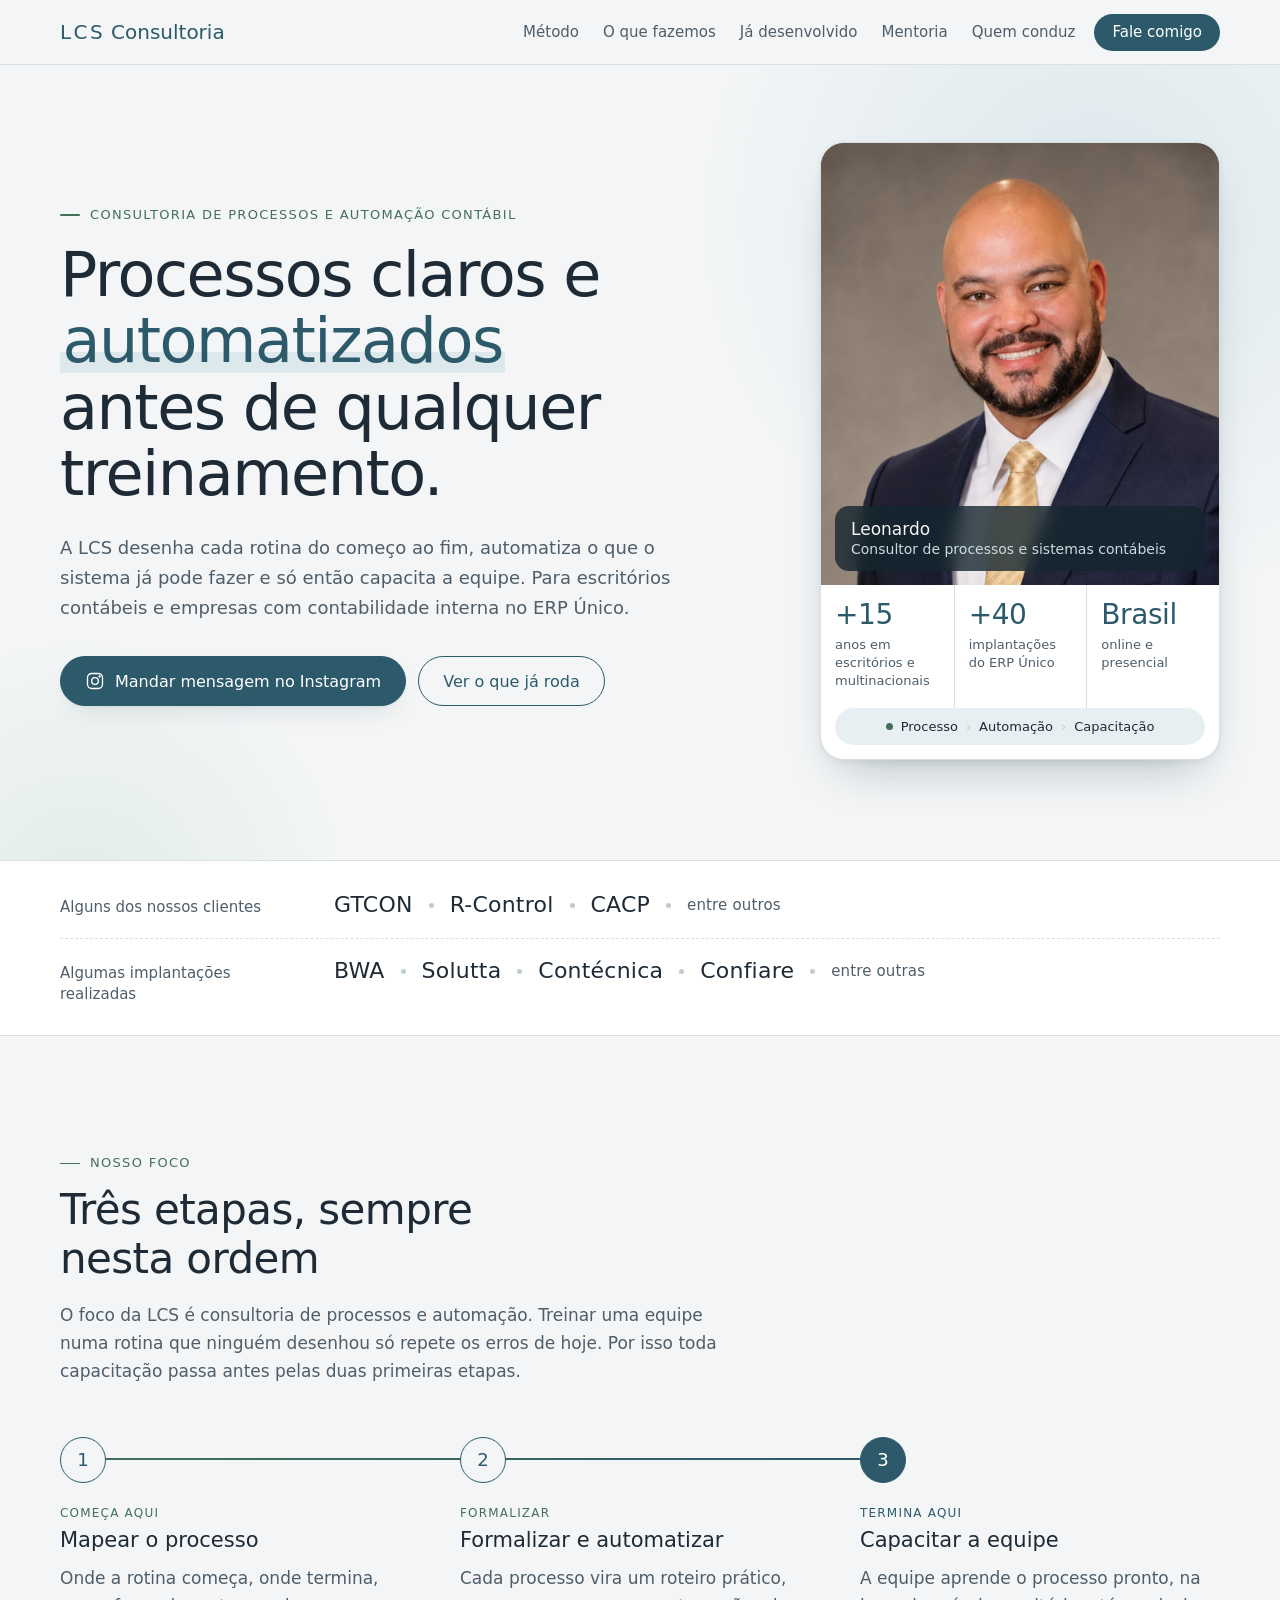
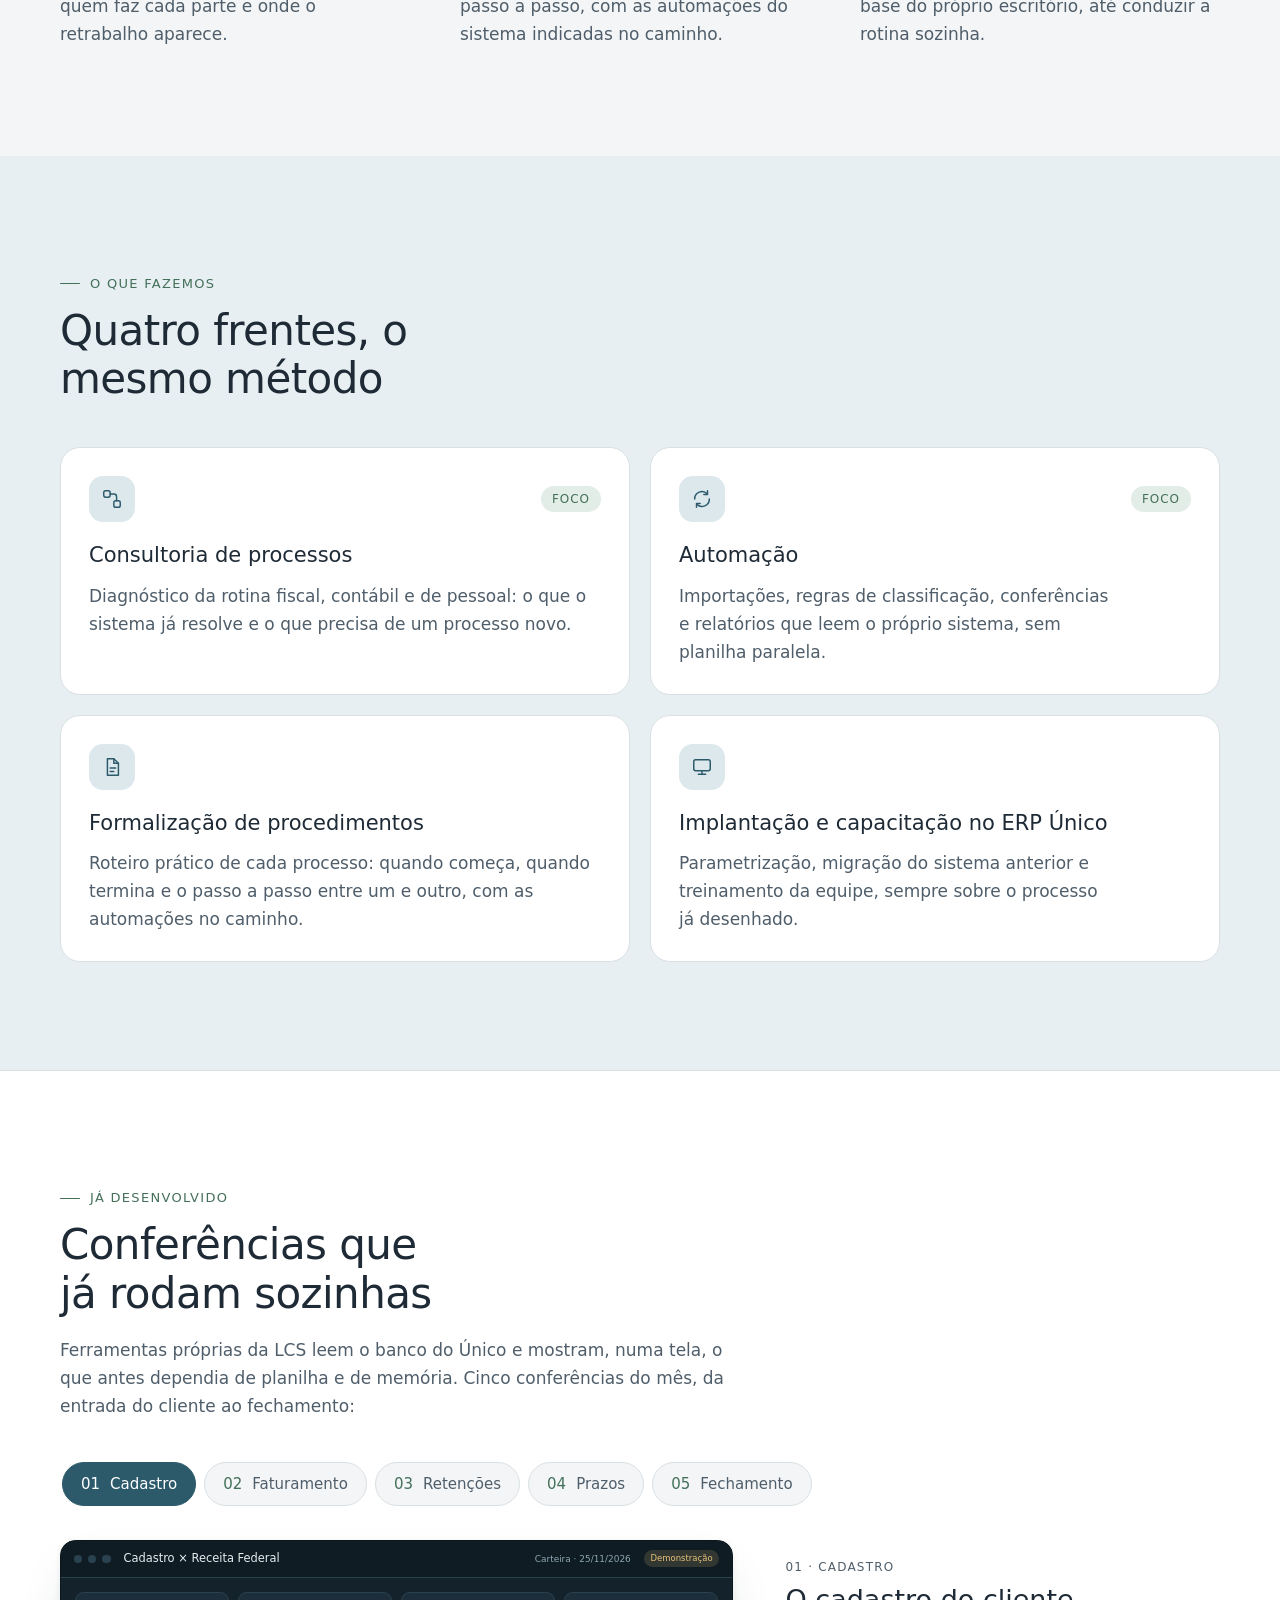
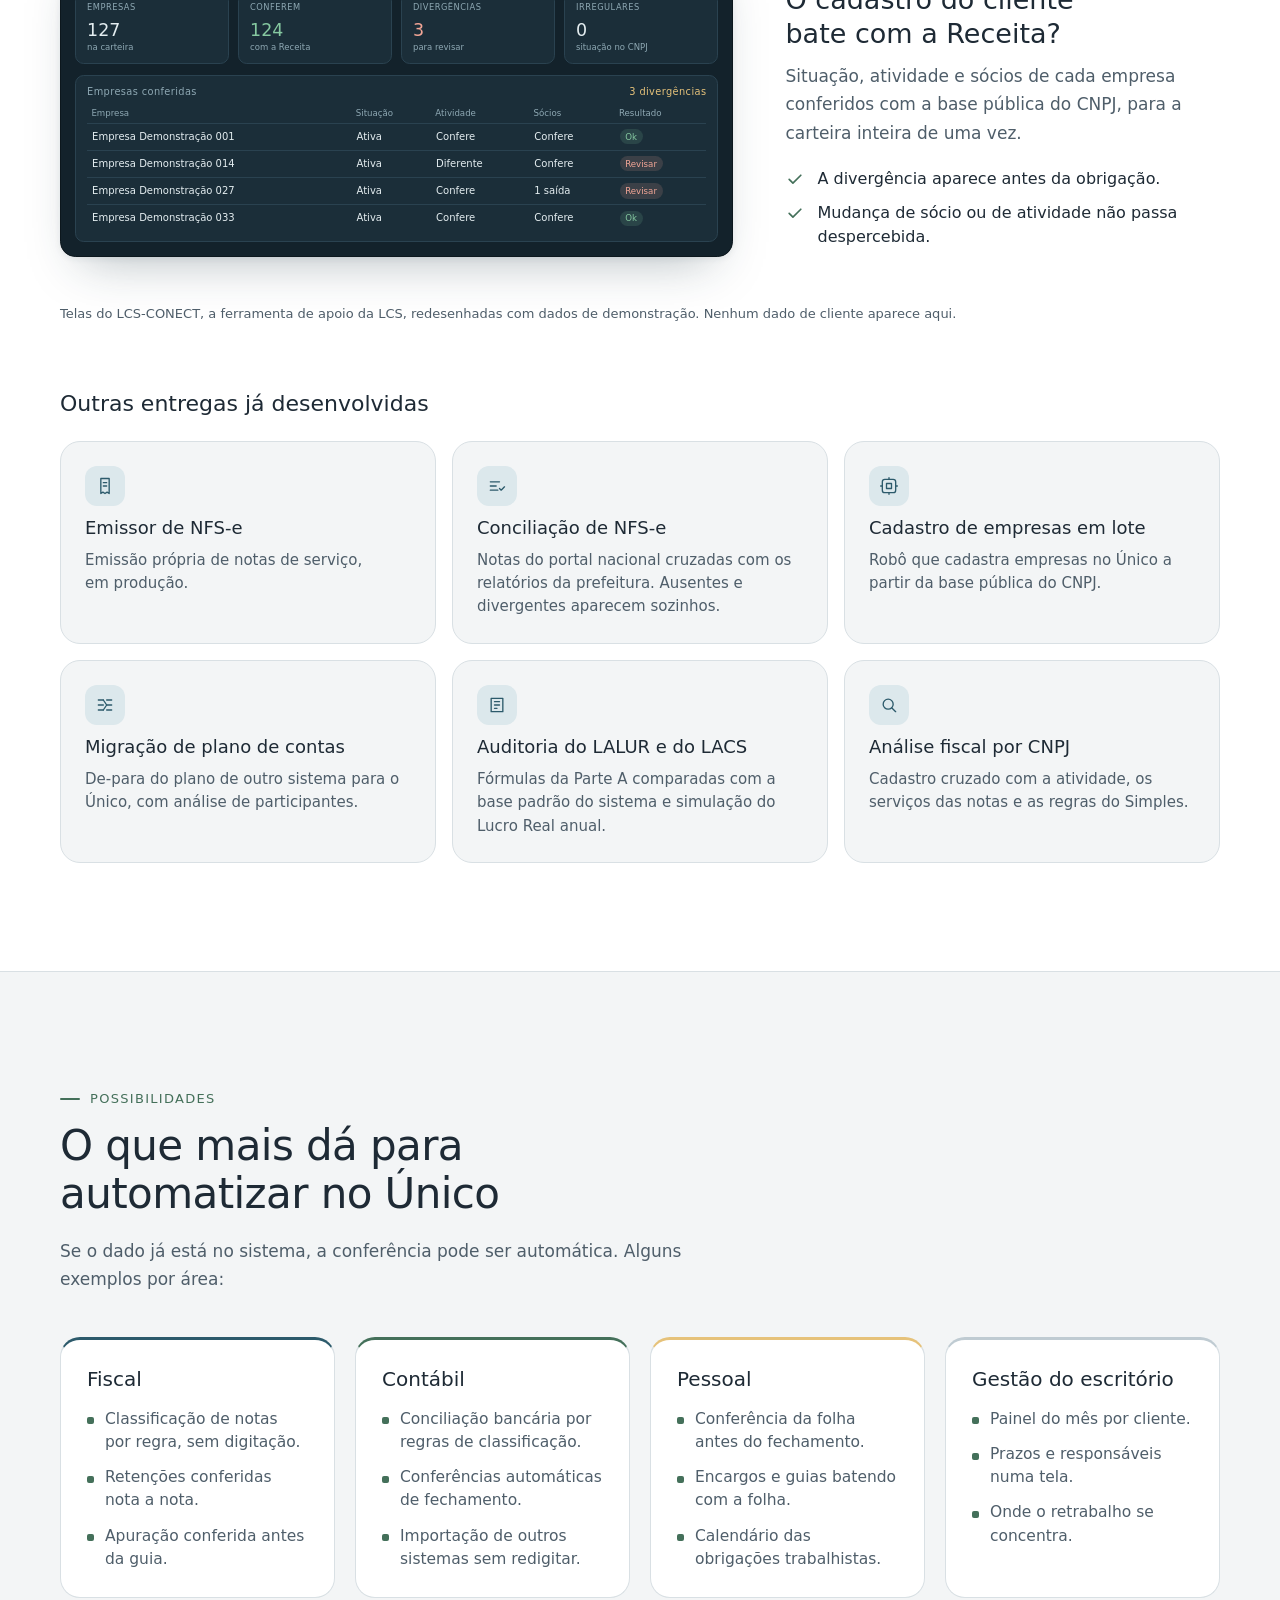
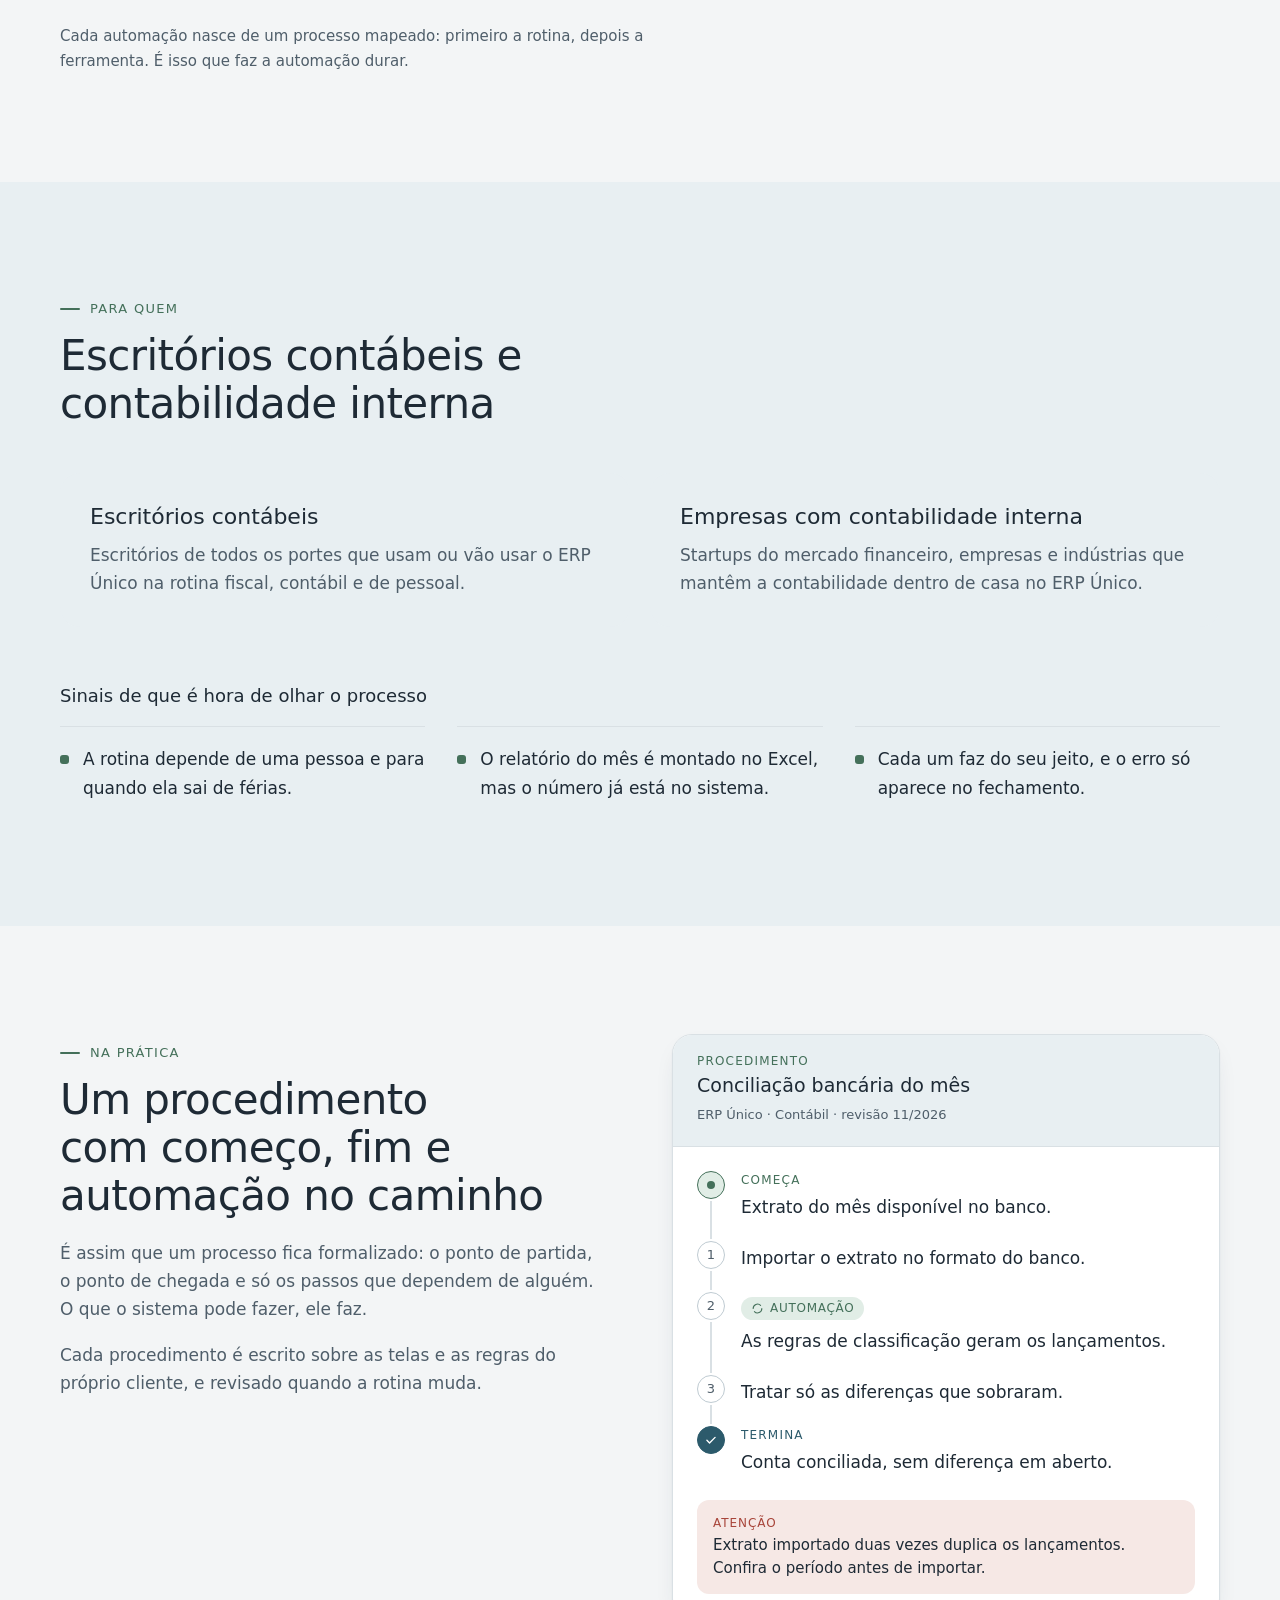
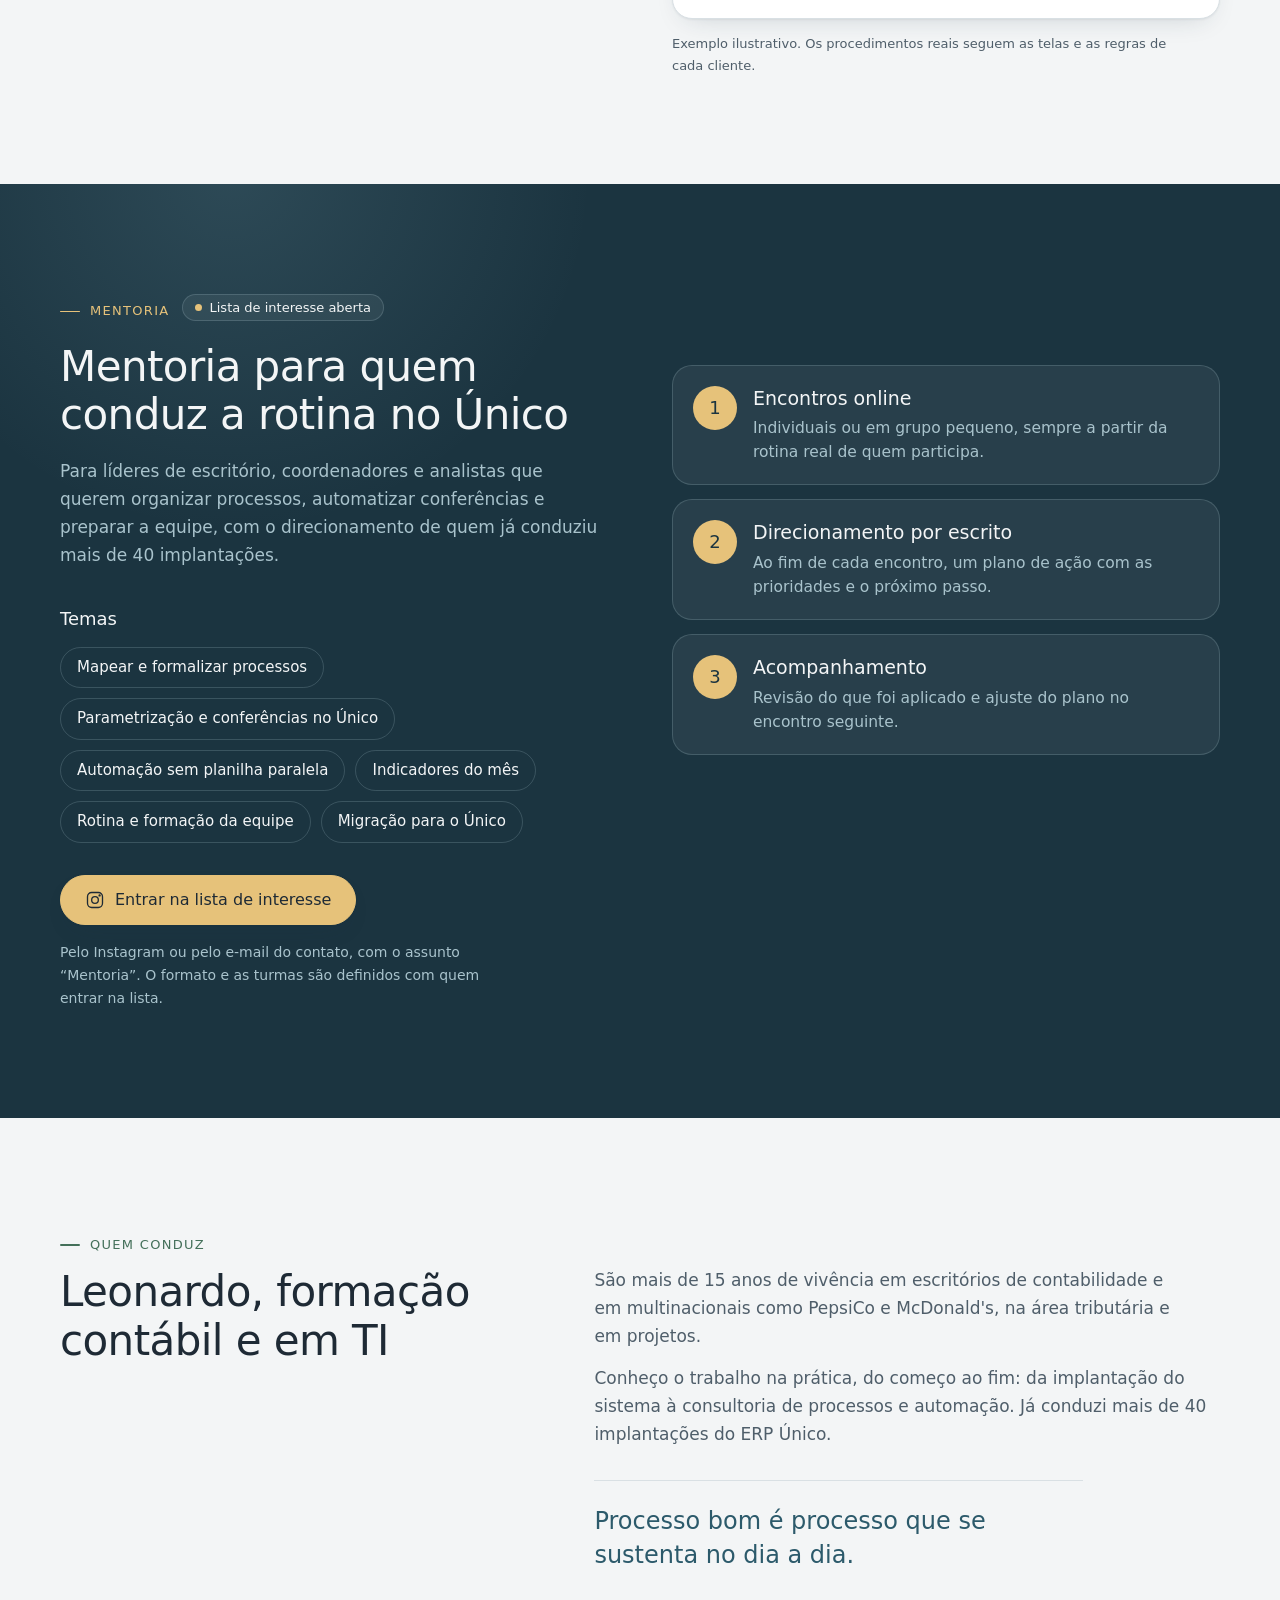
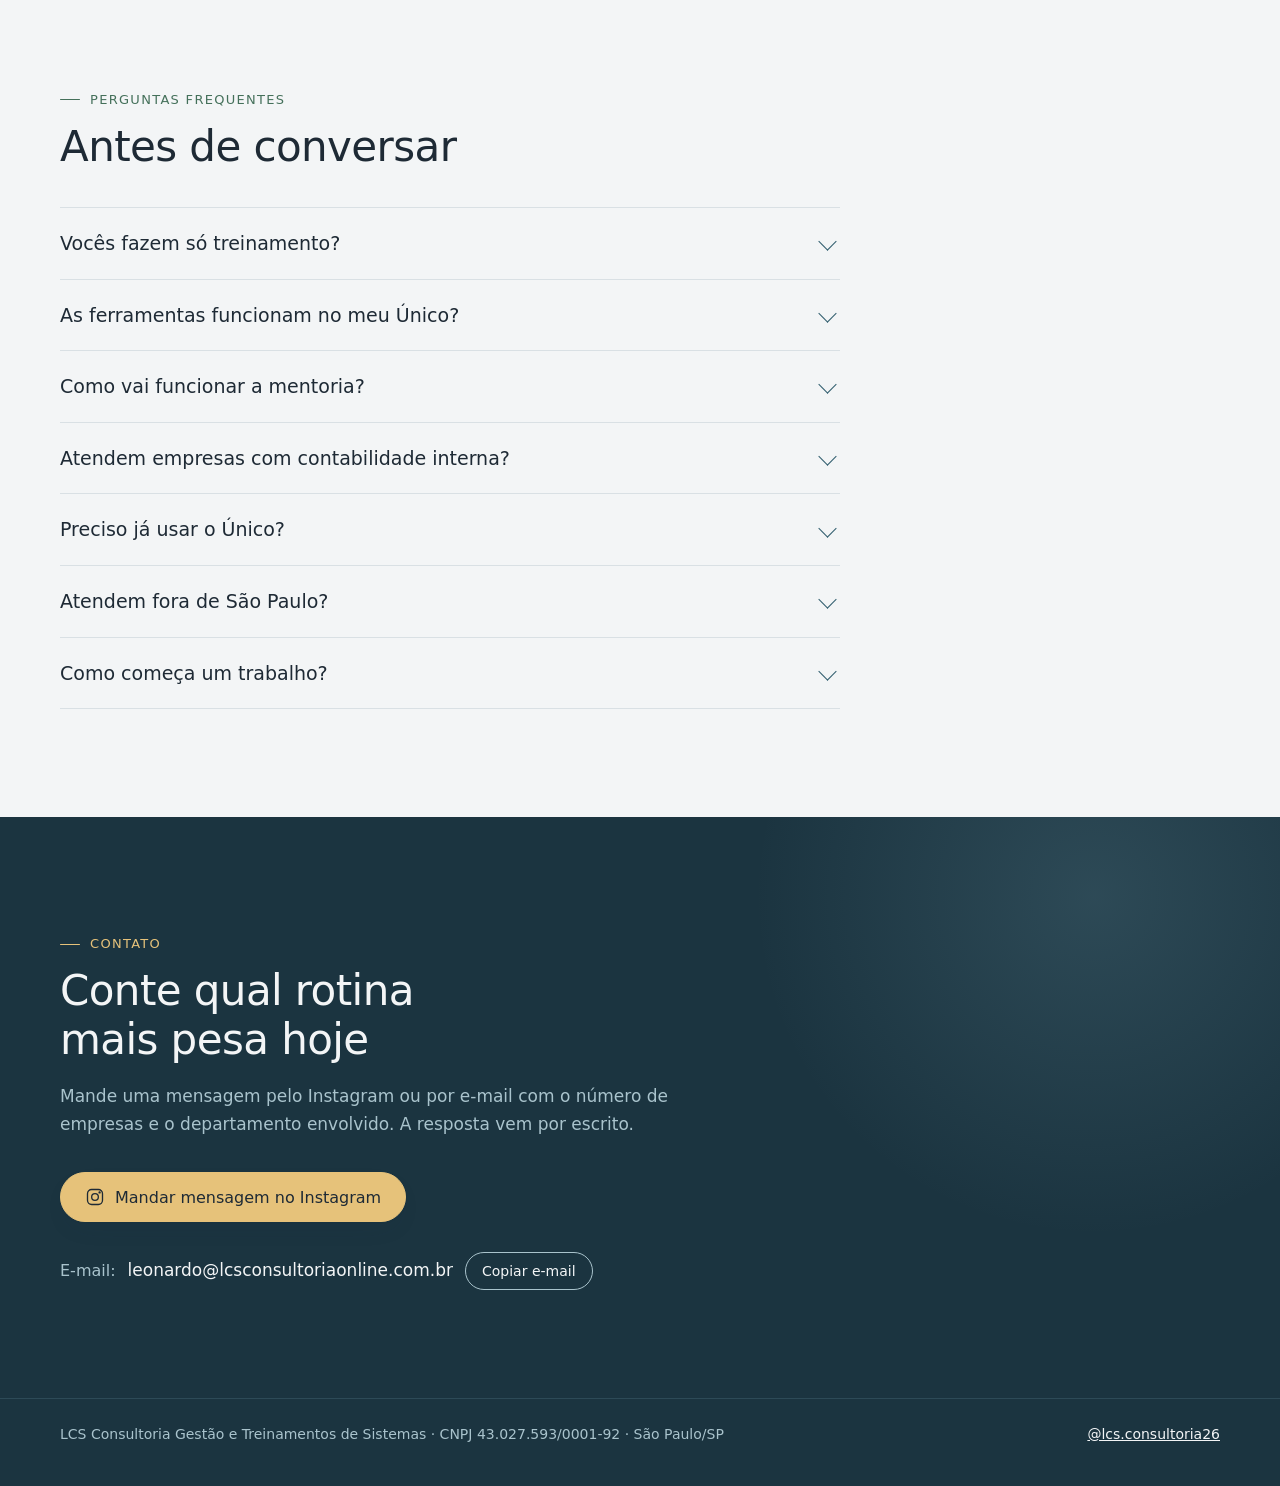
==== commit d565581b: "Site da LCS - versao 4 (foto, conferencias, possibilidades, mentoria, seguranca)" ====
--- a/index.html
+++ b/index.html
@@ -3,267 +3,39 @@
 <head>
 <meta charset="utf-8">
 <meta name="viewport" content="width=device-width, initial-scale=1, viewport-fit=cover">
+<meta http-equiv="Content-Security-Policy" content="default-src 'self'; script-src 'self'; style-src 'self' https://fonts.googleapis.com; font-src https://fonts.gstatic.com; img-src 'self' data:; connect-src 'none'; object-src 'none'; base-uri 'self'; form-action 'none'; upgrade-insecure-requests">
+<meta name="referrer" content="strict-origin-when-cross-origin">
+<meta name="format-detection" content="telephone=no">
+<title>LCS Consultoria</title>
+<meta name="description" content="Consultoria de processos e automação contábil no ERP Único: processos formalizados e automatizados antes da capacitação da equipe. Conferências que já rodam sozinhas, possibilidades de automação e mentoria.">
+<meta name="theme-color" content="#1b3440">
+<link rel="icon" href="/favicon.svg" type="image/svg+xml">
 <link rel="canonical" href="https://lcsconsultoriaonline.com.br/">
 <meta property="og:url" content="https://lcsconsultoriaonline.com.br/">
 <meta property="og:title" content="LCS Consultoria">
-<meta property="og:description" content="Consultoria de processos e automação contábil no ERP Único: processos formalizados e automatizados antes da capacitação da equipe. Escritórios contábeis e contabilidade interna.">
-<meta property="og:image" content="https://lcsconsultoriaonline.com.br/foto-leonardo.jpg">
+<meta property="og:description" content="Consultoria de processos e automação contábil no ERP Único: processos formalizados e automatizados antes da capacitação da equipe. Conferências que já rodam sozinhas, possibilidades de automação e mentoria.">
+<meta property="og:image" content="https://lcsconsultoriaonline.com.br/og-lcs.jpg">
+<meta property="og:image:width" content="1200">
+<meta property="og:image:height" content="630">
+<meta property="og:image:alt" content="LCS Consultoria: processos claros e automatizados antes de qualquer treinamento">
 <meta property="og:locale" content="pt_BR">
 <meta property="og:type" content="website">
-<style>:root{padding-top:env(safe-area-inset-top,0px);padding-bottom:env(safe-area-inset-bottom,0px)}</style>
-<title>LCS Consultoria</title>
-<meta name="description" content="Consultoria de processos e automação contábil no ERP Único: processos formalizados e automatizados antes da capacitação da equipe. Escritórios contábeis e contabilidade interna.">
+<meta name="twitter:card" content="summary_large_image">
 <link rel="preconnect" href="https://fonts.googleapis.com">
 <link rel="preconnect" href="https://fonts.gstatic.com" crossorigin>
 <link rel="stylesheet" href="https://fonts.googleapis.com/css2?family=Atkinson+Hyperlegible:wght@400;700&family=Lexend:wght@300;400;500&display=swap">
-<style>
-/* Layout: a página é um roteiro com começo e fim. Abre no método, passa pelas frentes e pelo exemplo, e termina no contato. A trilha "começa → termina" é o desenho que se repete. */
-:root{
-  --papel:#f3f5f6; --papel-elevado:#ffffff; --papel-tinto:#e8eff2;
-  --linha:#d9e0e4; --linha-forte:#bfcbd2;
-  --tinta:#1e2a35; --tinta-suave:#4f5e6a;
-  --petroleo:#2c5a6b; --sobre-petroleo:#ffffff;
-  --nevoa:#dce8ec; --salvia:#44705a; --salvia-suave:#e1ede6;
-  --alerta:#a8453a; --alerta-suave:#f6e8e5;
-  --profundo:#1b3440; --sobre-profundo:#f3f5f6; --nevoa-profundo:#a9c3cc; --brilho-profundo:rgba(140,188,204,.16);
-  --areia:#e6c27a; --sobre-areia:#1e2a35;
-  --vidro:rgba(243,245,246,.84);
-  --sombra:0 1px 2px rgba(27,52,64,.06),0 10px 28px -14px rgba(27,52,64,.22);
-  --sombra-alta:0 2px 6px rgba(27,52,64,.07),0 24px 48px -22px rgba(27,52,64,.34);
-  --ft:Lexend,"Segoe UI",system-ui,sans-serif;
-  --fx:"Atkinson Hyperlegible","Segoe UI",system-ui,sans-serif;
-  --r-sm:6px; --r-md:12px; --r-lg:20px;
-  --largura:1120px;
-}
-@media (prefers-color-scheme: dark){
-  :root:not([data-theme="light"]){
-    --papel:#121b22; --papel-elevado:#19242d; --papel-tinto:#172730;
-    --linha:#29373f; --linha-forte:#3b4c57;
-    --tinta:#e6ecef; --tinta-suave:#a7b4bd;
-    --petroleo:#8cbccc; --sobre-petroleo:#0f2129;
-    --nevoa:#1d3742; --salvia:#93c2a8; --salvia-suave:#1b3026;
-    --alerta:#e8907f; --alerta-suave:#3a2421;
-    --vidro:rgba(18,27,34,.82);
-    --sombra:0 1px 2px rgba(0,0,0,.3),0 10px 28px -14px rgba(0,0,0,.55);
-    --sombra-alta:0 2px 6px rgba(0,0,0,.3),0 24px 48px -22px rgba(0,0,0,.7);
-    color-scheme:dark;
-  }
-}
-:root[data-theme="dark"]{
-  --papel:#121b22; --papel-elevado:#19242d; --papel-tinto:#172730;
-  --linha:#29373f; --linha-forte:#3b4c57;
-  --tinta:#e6ecef; --tinta-suave:#a7b4bd;
-  --petroleo:#8cbccc; --sobre-petroleo:#0f2129;
-  --nevoa:#1d3742; --salvia:#93c2a8; --salvia-suave:#1b3026;
-  --alerta:#e8907f; --alerta-suave:#3a2421;
-  --vidro:rgba(18,27,34,.82);
-  --sombra:0 1px 2px rgba(0,0,0,.3),0 10px 28px -14px rgba(0,0,0,.55);
-  --sombra-alta:0 2px 6px rgba(0,0,0,.3),0 24px 48px -22px rgba(0,0,0,.7);
-  color-scheme:dark;
-}
-
-*{box-sizing:border-box}
-[hidden]{display:none!important}
-html{scroll-behavior:smooth;scroll-padding-top:84px}
-body{margin:0;background:var(--papel);color:var(--tinta);font:400 17px/1.65 var(--fx);-webkit-font-smoothing:antialiased;text-rendering:optimizeLegibility}
-body::before{content:"";position:fixed;inset:0 0 auto;height:env(safe-area-inset-top,0px);z-index:10;background:var(--papel)}
-a{color:var(--petroleo)}
-:focus-visible{outline:3px solid var(--petroleo);outline-offset:3px;border-radius:var(--r-sm)}
-img{max-width:100%;display:block}
-h1,h2,h3{font-family:var(--ft);font-weight:400;margin:0;color:var(--tinta);text-wrap:balance}
-p{margin:0;text-wrap:pretty}
-ul,ol{margin:0;padding:0;list-style:none}
-
-.faixa{padding-left:max(16px,env(safe-area-inset-left,0px));padding-right:max(16px,env(safe-area-inset-right,0px))}
-.miolo{max-width:var(--largura);margin:0 auto}
-.secao{padding-block:clamp(64px,9vw,104px)}
-.secao.colada{padding-top:0}
-.banda{background:var(--papel-elevado);border-block:1px solid var(--linha)}
-.banda-tinta{background:var(--papel-tinto)}
-.rotulo{display:inline-flex;align-items:center;gap:10px;font:500 13px/18px var(--ft);letter-spacing:.1em;text-transform:uppercase;color:var(--salvia)}
-.rotulo::before{content:"";width:20px;height:1.5px;background:currentColor;border-radius:1px}
-.h2{font-size:clamp(28px,3.8vw,40px);line-height:1.16;font-weight:300;letter-spacing:-.012em;margin-top:14px;max-width:24ch}
-.texto{max-width:60ch;color:var(--tinta-suave);margin-top:18px}
-
-/* topo */
-.topo{position:sticky;top:env(safe-area-inset-top,0px);z-index:5;background:var(--vidro);-webkit-backdrop-filter:saturate(1.4) blur(14px);backdrop-filter:saturate(1.4) blur(14px);border-bottom:1px solid var(--linha)}
-.topo .miolo{display:flex;align-items:center;justify-content:space-between;gap:16px;min-height:64px}
-.marca{font-family:var(--ft);font-size:20px;color:var(--petroleo);text-decoration:none;white-space:nowrap}
-.marca b{font-weight:500;letter-spacing:.12em}
-.marca span{font-weight:300;margin-left:6px}
-.topo nav{display:flex;align-items:center;gap:4px}
-.topo nav a{font:400 15px/1 var(--ft);color:var(--tinta-suave);text-decoration:none;padding:10px 12px;border-radius:999px;transition:color .2s,background-color .2s}
-.topo nav a:hover{color:var(--petroleo);background:var(--papel-tinto)}
-.topo nav a.chamada{margin-left:6px;padding:11px 18px;background:var(--petroleo);color:var(--sobre-petroleo)}
-.topo nav a.chamada:hover{background:var(--petroleo);color:var(--sobre-petroleo);filter:brightness(1.08)}
-.topo nav .so-largo{display:none}
-@media (min-width:860px){.topo nav .so-largo{display:inline-block}}
-
-/* abertura */
-.abertura{position:relative;isolation:isolate;overflow:hidden;padding-block:clamp(40px,6vw,80px) clamp(56px,8vw,96px)}
-.abertura::before,.abertura::after{content:"";position:absolute;z-index:-1;border-radius:50%;pointer-events:none}
-.abertura::before{width:min(760px,110vw);aspect-ratio:1;right:-18%;top:-30%;background:radial-gradient(closest-side,var(--nevoa),transparent)}
-.abertura::after{width:min(520px,90vw);aspect-ratio:1;left:-14%;bottom:-38%;background:radial-gradient(closest-side,var(--salvia-suave),transparent)}
-.abertura .miolo{display:grid;gap:44px;align-items:center}
-@media (min-width:920px){.abertura .miolo{grid-template-columns:minmax(0,1.18fr) minmax(0,.82fr);gap:72px}}
-.abertura h1{font-size:clamp(36px,5.4vw,60px);line-height:1.08;font-weight:300;letter-spacing:-.022em;margin-top:18px;max-width:15ch}
-.abertura h1 em{font-style:normal;font-weight:400;color:var(--petroleo);background:linear-gradient(transparent 66%,var(--nevoa) 66%,var(--nevoa) 94%,transparent 94%);-webkit-box-decoration-break:clone;box-decoration-break:clone;padding-inline:.04em}
-.abertura .texto{font-size:18px;margin-top:26px}
-.acoes{display:flex;flex-wrap:wrap;gap:12px;margin-top:34px}
-.botao{display:inline-flex;align-items:center;justify-content:center;gap:10px;min-height:50px;padding:12px 24px;border-radius:999px;font:500 16px/1.2 var(--ft);text-decoration:none;border:1.5px solid var(--petroleo);cursor:pointer;transition:transform .2s,box-shadow .2s,background-color .2s,filter .2s}
-.botao svg{width:20px;height:20px;flex:none}
-.botao.cheio{background:var(--petroleo);color:var(--sobre-petroleo);box-shadow:var(--sombra)}
-.botao.cheio:hover{transform:translateY(-1px);box-shadow:var(--sombra-alta);filter:brightness(1.06)}
-.botao.vazado{background:transparent;color:var(--petroleo)}
-.botao.vazado:hover{background:var(--papel-tinto)}
-/* ficha ao lado da abertura: foto pequena, números e a ordem do trabalho */
-.ficha{min-width:0;width:100%;max-width:440px;padding:clamp(22px,3vw,30px);background:var(--papel-elevado);border:1px solid var(--linha);border-radius:var(--r-lg);box-shadow:var(--sombra)}
-@media (min-width:920px){.ficha{justify-self:end}}
-.ficha-quem{display:flex;align-items:center;gap:14px;padding-bottom:20px;border-bottom:1px solid var(--linha)}
-.ficha-quem img{width:56px;height:56px;flex:none;border-radius:50%;object-fit:cover;object-position:50% 14%;background:var(--profundo);box-shadow:0 0 0 3px var(--papel-elevado),0 0 0 4.5px var(--nevoa)}
-.ficha-quem p{min-width:0;font-size:14px;line-height:1.4;color:var(--tinta-suave)}
-.ficha-quem b{display:block;font:500 16px/1.3 var(--ft);color:var(--tinta)}
-.fatos{margin:0}
-.fatos div{display:grid;grid-template-columns:5.2em minmax(0,1fr);gap:14px;align-items:baseline;padding-block:16px;border-bottom:1px solid var(--linha)}
-.fatos dt{font:300 clamp(26px,3vw,32px)/1 var(--ft);color:var(--petroleo);letter-spacing:-.015em;font-variant-numeric:tabular-nums}
-.fatos dd{margin:0;font-size:15px;line-height:1.45;color:var(--tinta-suave)}
-.fatos div:last-child dt{font-size:clamp(20px,2.2vw,24px)}
-.ordem{display:flex;flex-wrap:wrap;align-items:center;gap:6px 8px;margin-top:20px;padding:11px 16px;border-radius:999px;background:var(--papel-tinto);font:400 13px/1.2 var(--ft);color:var(--tinta)}
-.ordem i{width:7px;height:7px;border-radius:50%;background:var(--salvia);flex:none}
-.ordem s{text-decoration:none;color:var(--linha-forte)}
-
-/* clientes */
-.clientes{padding-block:30px}
-.clientes .miolo{display:grid;gap:18px}
-.grupo{display:grid;gap:8px;align-items:baseline;min-width:0}
-@media (min-width:860px){.grupo{grid-template-columns:250px minmax(0,1fr);gap:24px}}
-.grupo-rot{font:400 15px/1.4 var(--ft);color:var(--tinta-suave)}
-/* o ponto separador fica à esquerda de cada nome; o primeiro de cada linha some no recorte da caixa */
-.nomes-caixa{overflow:hidden;min-width:0}
-.nomes{display:flex;flex-wrap:wrap;align-items:center;row-gap:6px;margin-left:-37px}
-.nomes li{position:relative;padding-left:37px;font:400 clamp(18px,2.1vw,22px)/1.3 var(--ft);color:var(--tinta);letter-spacing:.01em}
-.nomes li::before{content:"";position:absolute;left:16px;top:50%;width:5px;height:5px;margin-top:-2.5px;border-radius:50%;background:var(--linha-forte)}
-.nomes li.outros{font-size:15px;color:var(--tinta-suave)}
-.grupo+.grupo{padding-top:18px;border-top:1px dashed var(--linha)}
-
-/* método */
-.trilha{position:relative;display:grid;gap:32px;margin-top:52px;counter-reset:etapa}
-.trilha::before{content:"";position:absolute;left:21px;top:24px;bottom:24px;width:1.5px;background:linear-gradient(var(--salvia),var(--petroleo))}
-.trilha li{position:relative;padding-left:68px;min-width:0;counter-increment:etapa}
-.trilha li::before{content:counter(etapa);position:absolute;left:0;top:0;width:44px;height:44px;border-radius:50%;display:grid;place-items:center;font:400 18px/1 var(--ft);color:var(--petroleo);background:var(--papel);border:1.5px solid var(--petroleo)}
-.trilha li:last-child::before{background:var(--petroleo);color:var(--sobre-petroleo)}
-.trilha h3{font-size:21px;line-height:1.3;padding-top:8px}
-.trilha p{margin-top:10px;color:var(--tinta-suave);max-width:38ch}
-.trilha .marco{display:block;font:500 12px/1 var(--ft);letter-spacing:.1em;text-transform:uppercase;color:var(--salvia);margin-bottom:8px}
-.trilha li:last-child .marco{color:var(--petroleo)}
-@media (min-width:860px){
-  .trilha{grid-template-columns:repeat(3,minmax(0,1fr));gap:40px}
-  .trilha::before{left:22px;right:calc(33.333% - 48.67px);top:21px;bottom:auto;width:auto;height:1.5px;background:linear-gradient(90deg,var(--salvia),var(--petroleo))}
-  .trilha li{padding-left:0;padding-top:70px}
-  .trilha h3{padding-top:0}
-}
-
-/* frentes */
-.frentes{display:grid;gap:16px;margin-top:44px}
-@media (min-width:760px){.frentes{grid-template-columns:repeat(2,minmax(0,1fr));gap:20px}}
-.frente{display:grid;gap:12px;align-content:start;min-width:0;padding:28px;background:var(--papel-elevado);border:1px solid var(--linha);border-radius:var(--r-lg);transition:transform .25s,box-shadow .25s,border-color .25s}
-.frente:hover{transform:translateY(-2px);box-shadow:var(--sombra-alta);border-color:var(--linha-forte)}
-.frente-topo{display:flex;align-items:center;justify-content:space-between;gap:12px}
-.icone{width:46px;height:46px;border-radius:14px;display:grid;place-items:center;background:var(--nevoa);color:var(--petroleo);flex:none}
-.icone svg{width:22px;height:22px}
-.tag{font:500 12px/1 var(--ft);letter-spacing:.08em;text-transform:uppercase;color:var(--salvia);background:var(--salvia-suave);padding:7px 11px;border-radius:999px}
-.frente h3{font-size:21px;line-height:1.3;margin-top:8px}
-.frente p{color:var(--tinta-suave)}
-
-/* para quem */
-.publicos{display:grid;gap:16px;margin-top:44px}
-@media (min-width:760px){.publicos{grid-template-columns:repeat(2,minmax(0,1fr));gap:20px}}
-.publico{min-width:0;padding:30px;border-radius:var(--r-lg);background:var(--papel-tinto)}
-.publico h3{font-size:22px;line-height:1.3}
-.publico p{margin-top:10px;color:var(--tinta-suave)}
-.sinais-tit{font:400 18px/1.4 var(--ft);margin-top:56px}
-.sinais{display:grid;gap:0;margin-top:18px;border-top:1px solid var(--linha)}
-@media (min-width:860px){.sinais{grid-template-columns:repeat(3,minmax(0,1fr));gap:32px;border-top:0}}
-.sinais li{display:flex;gap:14px;align-items:baseline;min-width:0;padding:16px 0;border-bottom:1px solid var(--linha);color:var(--tinta)}
-@media (min-width:860px){.sinais li{border-bottom:0;border-top:1px solid var(--linha);padding-top:18px}}
-.sinais li::before{content:"";width:9px;height:9px;border-radius:3px;background:var(--salvia);flex:none;transform:translateY(-1px)}
-
-/* na prática */
-.pratica .miolo{display:grid;gap:48px;align-items:start}
-@media (min-width:920px){.pratica .miolo{grid-template-columns:minmax(0,1fr) minmax(0,1fr);gap:64px}}
-.tela{margin:36px 0 0}
-.tela img{width:100%;border-radius:var(--r-md);border:6px solid var(--profundo);background:var(--profundo);box-shadow:var(--sombra-alta)}
-.tela figcaption{margin-top:12px;font-size:14px;color:var(--tinta-suave)}
-.proc{min-width:0;background:var(--papel-elevado);border:1px solid var(--linha);border-radius:var(--r-lg);box-shadow:var(--sombra);overflow:hidden}
-.proc-cab{display:grid;gap:6px;padding:20px 24px;background:var(--papel-tinto);border-bottom:1px solid var(--linha)}
-.proc-tipo{font:500 12px/1 var(--ft);letter-spacing:.1em;text-transform:uppercase;color:var(--salvia)}
-.proc-tit{font:400 19px/1.35 var(--ft);color:var(--tinta)}
-.proc-meta{font-size:13px;color:var(--tinta-suave)}
-.passos{padding:24px 24px 4px}
-.passos li{position:relative;display:grid;grid-template-columns:28px minmax(0,1fr);gap:16px;padding-bottom:20px}
-.passos li::after{content:"";position:absolute;left:13px;top:30px;bottom:2px;width:1.5px;background:var(--linha)}
-.passos li:last-child::after{display:none}
-.no{position:relative;z-index:1;width:28px;height:28px;border-radius:50%;display:grid;place-items:center;font:400 13px/1 var(--ft);color:var(--tinta-suave);background:var(--papel-elevado);border:1.5px solid var(--linha-forte)}
-.inicio .no{border-color:var(--salvia);background:var(--salvia-suave)}
-.inicio .no::before{content:"";width:8px;height:8px;border-radius:50%;background:var(--salvia)}
-.fim .no{border-color:var(--petroleo);background:var(--petroleo);color:var(--sobre-petroleo)}
-.fim .no svg{width:14px;height:14px}
-.passos .corpo{padding-top:3px;min-width:0}
-.passos .marco{display:block;font:500 12px/1 var(--ft);letter-spacing:.1em;text-transform:uppercase;margin-bottom:7px}
-.inicio .marco{color:var(--salvia)}
-.fim .marco{color:var(--petroleo)}
-.auto{display:inline-flex;align-items:center;gap:6px;margin-bottom:7px;padding:5px 10px;border-radius:999px;font:500 12px/1 var(--ft);letter-spacing:.06em;text-transform:uppercase;color:var(--salvia);background:var(--salvia-suave)}
-.auto svg{width:13px;height:13px}
-.proc-alerta{margin:0 24px 24px;padding:14px 16px;border-radius:var(--r-md);background:var(--alerta-suave);font-size:15px;line-height:1.55;color:var(--tinta)}
-.proc-alerta b{display:block;font:500 12px/18px var(--ft);letter-spacing:.08em;text-transform:uppercase;color:var(--alerta);margin-bottom:2px}
-.proc-nota{margin-top:14px;font-size:13px;color:var(--tinta-suave)}
-
-/* quem conduz */
-.quem{display:grid;gap:8px 72px;align-items:start}
-@media (min-width:820px){.quem{grid-template-columns:minmax(0,.85fr) minmax(0,1.15fr)}.quem .h2{max-width:18ch}.quem>div+div{padding-top:22px}}
-.quem>div{min-width:0}
-.quem .texto+.texto{margin-top:14px}
-.assinatura{margin-top:32px;padding-top:24px;border-top:1px solid var(--linha);font:300 clamp(20px,2.4vw,24px)/1.4 var(--ft);color:var(--petroleo);max-width:32ch}
-
-/* perguntas */
-.faq{margin-top:36px;border-top:1px solid var(--linha);max-width:780px}
-.faq details{border-bottom:1px solid var(--linha)}
-.faq summary{list-style:none;cursor:pointer;position:relative;padding:22px 48px 22px 0;font:400 19px/1.4 var(--ft);color:var(--tinta);transition:color .2s}
-.faq summary:hover{color:var(--petroleo)}
-.faq summary::-webkit-details-marker{display:none}
-.faq summary::after{content:"";position:absolute;right:6px;top:50%;width:12px;height:12px;margin-top:-8px;border-right:1.5px solid var(--petroleo);border-bottom:1.5px solid var(--petroleo);transform:rotate(45deg);transition:transform .25s}
-.faq details[open] summary::after{transform:rotate(225deg);margin-top:-2px}
-.faq details p{padding:0 0 22px;color:var(--tinta-suave);max-width:62ch}
-
-/* contato */
-.contato{position:relative;isolation:isolate;overflow:hidden;background:var(--profundo);color:var(--sobre-profundo)}
-.contato::before{content:"";position:absolute;z-index:-1;right:-12%;top:-45%;width:min(680px,100vw);aspect-ratio:1;border-radius:50%;background:radial-gradient(closest-side,var(--brilho-profundo),transparent)}
-.contato .rotulo{color:var(--areia)}
-.contato .h2{color:var(--sobre-profundo)}
-.contato .texto{color:var(--nevoa-profundo)}
-.contato .botao.cheio{background:var(--areia);border-color:var(--areia);color:var(--sobre-areia)}
-.email{display:flex;flex-wrap:wrap;align-items:center;gap:12px;margin-top:30px;font-size:16px;color:var(--nevoa-profundo)}
-.email code{font:400 17px/1.4 var(--fx);color:var(--sobre-profundo);user-select:all;word-break:break-all}
-.copiar{font:500 14px/1 var(--ft);padding:11px 16px;border-radius:999px;border:1px solid var(--nevoa-profundo);background:transparent;color:var(--sobre-profundo);cursor:pointer;transition:background-color .2s}
-.copiar:hover{background:var(--brilho-profundo)}
-.rodape{background:var(--profundo);color:var(--nevoa-profundo);font-size:14px;padding-block:24px 40px;border-top:1px solid var(--brilho-profundo)}
-.rodape .miolo{display:flex;flex-wrap:wrap;gap:8px 24px;justify-content:space-between}
-.rodape a{color:var(--sobre-profundo)}
-
-@media (prefers-reduced-motion: reduce){
-  html{scroll-behavior:auto}
-  *,*::before,*::after{transition:none!important}
-}
-</style>
+<link rel="stylesheet" href="/site.css">
+<script src="/site.js" defer></script>
 </head>
 <body>
-
 <header class="topo faixa">
   <div class="miolo">
     <a class="marca" href="#inicio" aria-label="LCS Consultoria, início"><b>LCS</b><span>Consultoria</span></a>
     <nav aria-label="Seções">
       <a class="so-largo" href="#metodo">Método</a>
       <a class="so-largo" href="#servicos">O que fazemos</a>
+      <a class="so-largo" href="#desenvolvido">Já desenvolvido</a>
+      <a class="so-largo" href="#mentoria">Mentoria</a>
       <a class="so-largo" href="#quem-conduz">Quem conduz</a>
       <a class="chamada" href="#contato">Fale comigo</a>
     </nav>
@@ -278,26 +50,25 @@
         <h1>Processos claros e <em>automatizados</em> antes de qualquer treinamento.</h1>
         <p class="texto">A LCS desenha cada rotina do começo ao fim, automatiza o que o sistema já pode fazer e só então capacita a equipe. Para escritórios contábeis e empresas com contabilidade interna no ERP Único.</p>
         <div class="acoes">
-          <a class="botao cheio" href="https://ig.me/m/lcs.consultoria26" target="_blank" rel="noopener">
+          <a class="botao cheio" href="https://ig.me/m/lcs.consultoria26" target="_blank" rel="noopener noreferrer">
             <svg viewBox="0 0 24 24" fill="none" stroke="currentColor" stroke-width="1.6" stroke-linecap="round" stroke-linejoin="round" aria-hidden="true"><rect x="3" y="3" width="18" height="18" rx="5"/><circle cx="12" cy="12" r="4"/><circle cx="17.5" cy="6.5" r=".6" fill="currentColor"/></svg>
             Mandar mensagem no Instagram
           </a>
-          <a class="botao vazado js-whats" href="#" target="_blank" rel="noopener" hidden>
-            <svg viewBox="0 0 24 24" fill="none" stroke="currentColor" stroke-width="1.6" stroke-linecap="round" stroke-linejoin="round" aria-hidden="true"><path d="M4 20l1.3-3.9A8 8 0 1 1 8 19z"/></svg>
-            Falar no WhatsApp
-          </a>
-          <a class="botao vazado" href="#metodo">Ver como trabalhamos</a>
+          <a class="botao vazado" href="#desenvolvido">Ver o que já roda</a>
         </div>
       </div>
-      <aside class="ficha" aria-label="Quem conduz e números da LCS">
-        <div class="ficha-quem">
-          <img src="foto-leonardo.jpg" alt="Foto do Leonardo" width="56" height="56">
-          <p><b>Leonardo</b>Consultor de processos e sistemas contábeis</p>
-        </div>
+      <aside class="retrato-cartao" aria-label="Quem conduz e números da LCS">
+        <figure class="retrato">
+          <picture>
+            <source srcset="retrato-leonardo.webp" type="image/webp">
+            <img src="retrato-leonardo.jpg" alt="Leonardo, de terno azul-marinho e gravata dourada, sorrindo em retrato de estúdio" width="1080" height="1080" fetchpriority="high">
+          </picture>
+          <figcaption><b>Leonardo</b>Consultor de processos e sistemas contábeis</figcaption>
+        </figure>
         <dl class="fatos">
-          <div><dt>+15</dt><dd>anos em escritórios contábeis e multinacionais</dd></div>
+          <div><dt>+15</dt><dd>anos em escritórios e multinacionais</dd></div>
           <div><dt>+40</dt><dd>implantações do ERP Único</dd></div>
-          <div><dt>Brasil</dt><dd>atendimento online e presencial</dd></div>
+          <div><dt>Brasil</dt><dd>online e presencial</dd></div>
         </dl>
         <p class="ordem" aria-label="Ordem do trabalho: processo, automação e capacitação"><i></i>Processo <s aria-hidden="true">›</s> Automação <s aria-hidden="true">›</s> Capacitação</p>
       </aside>
@@ -385,7 +156,274 @@
     </div>
   </section>
 
-  <section class="secao faixa" id="para-quem">
+  <section class="secao faixa banda" id="desenvolvido">
+    <div class="miolo">
+      <p class="rotulo">Já desenvolvido</p>
+      <h2 class="h2">Conferências que já rodam sozinhas</h2>
+      <p class="texto">Ferramentas próprias da LCS leem o banco do Único e mostram, numa tela, o que antes dependia de planilha e de memória. Cinco conferências do mês, da entrada do cliente ao fechamento:</p>
+
+      <div class="vitrine" id="vitrine">
+        <div class="abas" role="tablist" aria-label="Conferências">
+          <button class="aba" role="tab" type="button" id="aba-1" aria-controls="painel-1" aria-selected="true"><b>01</b>Cadastro</button>
+          <button class="aba" role="tab" type="button" id="aba-2" aria-controls="painel-2" aria-selected="false" tabindex="-1"><b>02</b>Faturamento</button>
+          <button class="aba" role="tab" type="button" id="aba-3" aria-controls="painel-3" aria-selected="false" tabindex="-1"><b>03</b>Retenções</button>
+          <button class="aba" role="tab" type="button" id="aba-4" aria-controls="painel-4" aria-selected="false" tabindex="-1"><b>04</b>Prazos</button>
+          <button class="aba" role="tab" type="button" id="aba-5" aria-controls="painel-5" aria-selected="false" tabindex="-1"><b>05</b>Fechamento</button>
+        </div>
+
+        <div class="paineis">
+          <article class="painel" id="painel-1" role="tabpanel" aria-labelledby="aba-1">
+            <div class="app-moldura">
+              <div class="app" role="img" aria-label="Tela de conferência do cadastro com a Receita Federal: 127 empresas, 124 conferem, 3 com divergência marcada para revisar">
+                <div class="app-barra"><i></i><i></i><i></i><span>Cadastro × Receita Federal</span><small>Carteira · 25/11/2026</small><em>Demonstração</em></div>
+                <div class="app-corpo">
+                  <div class="kpis">
+                    <div class="kpi"><small>Empresas</small><b>127</b><span>na carteira</span></div>
+                    <div class="kpi ok"><small>Conferem</small><b>124</b><span>com a Receita</span></div>
+                    <div class="kpi al"><small>Divergências</small><b>3</b><span>para revisar</span></div>
+                    <div class="kpi"><small>Irregulares</small><b>0</b><span>situação no CNPJ</span></div>
+                  </div>
+                  <div class="app-quadro">
+                    <h4>Empresas conferidas <span>3 divergências</span></h4>
+                    <table class="tab">
+                      <tr><th>Empresa</th><th>Situação</th><th>Atividade</th><th>Sócios</th><th>Resultado</th></tr>
+                      <tr><td>Empresa Demonstração 001</td><td>Ativa</td><td>Confere</td><td>Confere</td><td><span class="st ok">Ok</span></td></tr>
+                      <tr><td>Empresa Demonstração 014</td><td>Ativa</td><td>Diferente</td><td>Confere</td><td><span class="st al">Revisar</span></td></tr>
+                      <tr><td>Empresa Demonstração 027</td><td>Ativa</td><td>Confere</td><td>1 saída</td><td><span class="st al">Revisar</span></td></tr>
+                      <tr><td>Empresa Demonstração 033</td><td>Ativa</td><td>Confere</td><td>Confere</td><td><span class="st ok">Ok</span></td></tr>
+                    </table>
+                  </div>
+                </div>
+              </div>
+            </div>
+            <div class="painel-texto">
+              <p class="painel-num">01 · Cadastro</p>
+              <h3>O cadastro do cliente bate com a Receita?</h3>
+              <p>Situação, atividade e sócios de cada empresa conferidos com a base pública do CNPJ, para a carteira inteira de uma vez.</p>
+              <ul class="checa">
+                <li><svg viewBox="0 0 24 24" fill="none" stroke="currentColor" stroke-width="2" stroke-linecap="round" stroke-linejoin="round" aria-hidden="true"><path d="M5 12.5l4.5 4.5L19 7.5"/></svg>A divergência aparece antes da obrigação.</li>
+                <li><svg viewBox="0 0 24 24" fill="none" stroke="currentColor" stroke-width="2" stroke-linecap="round" stroke-linejoin="round" aria-hidden="true"><path d="M5 12.5l4.5 4.5L19 7.5"/></svg>Mudança de sócio ou de atividade não passa despercebida.</li>
+              </ul>
+            </div>
+          </article>
+
+          <article class="painel" id="painel-2" role="tabpanel" aria-labelledby="aba-2">
+            <div class="app-moldura">
+              <div class="app" role="img" aria-label="Tela de faturamento do mês: R$ 382.620,26 em 1.214 notas, com gráfico diário que marca um pico e uma queda fora do padrão">
+                <div class="app-barra"><i></i><i></i><i></i><span>Faturamento do mês</span><small>Novembro · Empresa Demonstração 001</small><em>Demonstração</em></div>
+                <div class="app-corpo">
+                  <div class="kpis">
+                    <div class="kpi"><small>Faturamento</small><b>R$ 382.620</b><span>no mês</span></div>
+                    <div class="kpi"><small>Notas</small><b>1.214</b><span>emitidas</span></div>
+                    <div class="kpi"><small>Ticket médio</small><b>R$ 315,17</b><span>por nota</span></div>
+                    <div class="kpi"><small>Imposto</small><b>R$ 16.023</b><span>destacado</span></div>
+                  </div>
+                  <div class="app-quadro grafico">
+                    <h4>Faturamento por dia <span>1 pico e 1 queda fora do padrão</span></h4>
+                    <svg viewBox="0 0 300 80" preserveAspectRatio="none" aria-hidden="true"><rect class="b" x="0.0" y="41.6" width="7.2" height="38.4" rx="1.2"/><rect class="b" x="10.1" y="46.4" width="7.2" height="33.6" rx="1.2"/><rect class="b" x="20.19" y="40.0" width="7.2" height="40.0" rx="1.2"/><rect class="b" x="30.29" y="33.6" width="7.2" height="46.4" rx="1.2"/><rect class="b" x="40.39" y="48.8" width="7.2" height="31.2" rx="1.2"/><rect class="b" x="50.48" y="48.0" width="7.2" height="32.0" rx="1.2"/><rect class="b" x="60.58" y="28.8" width="7.2" height="51.2" rx="1.2"/><rect class="b" x="70.68" y="36.0" width="7.2" height="44.0" rx="1.2"/><rect class="b" x="80.77" y="47.2" width="7.2" height="32.8" rx="1.2"/><rect class="b" x="90.87" y="40.8" width="7.2" height="39.2" rx="1.2"/><rect class="b" x="100.97" y="35.2" width="7.2" height="44.8" rx="1.2"/><rect class="b" x="111.06" y="48.8" width="7.2" height="31.2" rx="1.2"/><rect class="b" x="121.16" y="36.8" width="7.2" height="43.2" rx="1.2"/><rect class="b" x="131.26" y="44.8" width="7.2" height="35.2" rx="1.2"/><rect class="b" x="141.35" y="48.8" width="7.2" height="31.2" rx="1.2"/><rect class="b" x="151.45" y="48.0" width="7.2" height="32.0" rx="1.2"/><rect class="b" x="161.54" y="39.2" width="7.2" height="40.8" rx="1.2"/><rect class="b pico" x="171.64" y="3.2" width="7.2" height="76.8" rx="1.2"/><rect class="b" x="181.74" y="48.0" width="7.2" height="32.0" rx="1.2"/><rect class="b" x="191.83" y="44.0" width="7.2" height="36.0" rx="1.2"/><rect class="b" x="201.93" y="48.0" width="7.2" height="32.0" rx="1.2"/><rect class="b" x="212.03" y="36.0" width="7.2" height="44.0" rx="1.2"/><rect class="b" x="222.12" y="39.2" width="7.2" height="40.8" rx="1.2"/><rect class="b vale" x="232.22" y="68.8" width="7.2" height="11.2" rx="1.2"/><rect class="b" x="242.32" y="28.8" width="7.2" height="51.2" rx="1.2"/><rect class="b" x="252.41" y="35.2" width="7.2" height="44.8" rx="1.2"/><rect class="b" x="262.51" y="47.2" width="7.2" height="32.8" rx="1.2"/><rect class="b" x="272.61" y="44.0" width="7.2" height="36.0" rx="1.2"/><rect class="b" x="282.7" y="33.6" width="7.2" height="46.4" rx="1.2"/><rect class="b" x="292.8" y="33.6" width="7.2" height="46.4" rx="1.2"/></svg>
+                    <div class="eixo"><span>01/11</span><span>08/11</span><span>15/11</span><span>22/11</span><span>30/11</span></div>
+                  </div>
+                </div>
+              </div>
+            </div>
+            <div class="painel-texto">
+              <p class="painel-num">02 · Faturamento</p>
+              <h3>O faturamento do mês faz sentido?</h3>
+              <p>Notas, faturamento e imposto somados direto do sistema, dia a dia, sem montar planilha.</p>
+              <ul class="checa">
+                <li><svg viewBox="0 0 24 24" fill="none" stroke="currentColor" stroke-width="2" stroke-linecap="round" stroke-linejoin="round" aria-hidden="true"><path d="M5 12.5l4.5 4.5L19 7.5"/></svg>Pico ou queda fora do padrão aparece no gráfico.</li>
+                <li><svg viewBox="0 0 24 24" fill="none" stroke="currentColor" stroke-width="2" stroke-linecap="round" stroke-linejoin="round" aria-hidden="true"><path d="M5 12.5l4.5 4.5L19 7.5"/></svg>Os números que o sócio pergunta toda semana, numa tela.</li>
+              </ul>
+            </div>
+          </article>
+
+          <article class="painel" id="painel-3" role="tabpanel" aria-labelledby="aba-3">
+            <div class="app-moldura">
+              <div class="app" role="img" aria-label="Tela de conferência de retenções: totais de IRRF, CSRF, INSS e ISS, e uma nota marcada porque faltou a retenção de CSRF">
+                <div class="app-barra"><i></i><i></i><i></i><span>Retenções nas notas</span><small>Novembro · Empresa Demonstração 001</small><em>Demonstração</em></div>
+                <div class="app-corpo">
+                  <div class="kpis">
+                    <div class="kpi"><small>IRRF</small><b>R$ 2.713,40</b><span>48 notas</span></div>
+                    <div class="kpi"><small>PIS, Cofins, CSLL</small><b>R$ 8.412,93</b><span>48 notas</span></div>
+                    <div class="kpi"><small>INSS</small><b>R$ 6.378,53</b><span>12 notas</span></div>
+                    <div class="kpi al"><small>Fora da regra</small><b>1</b><span>nota para revisar</span></div>
+                  </div>
+                  <div class="app-quadro">
+                    <h4>Notas com retenção <span>conferidas pela regra do serviço</span></h4>
+                    <table class="tab">
+                      <tr><th>Nota</th><th>Prestador</th><th class="num">Valor</th><th class="num">Retido</th><th>Regra</th></tr>
+                      <tr><td>4215</td><td>Prestador Demonstração A</td><td class="num">12.400,00</td><td class="num">762,60</td><td><span class="st ok">Confere</span></td></tr>
+                      <tr><td>4219</td><td>Prestador Demonstração B</td><td class="num">8.950,00</td><td class="num">134,25</td><td><span class="st al">Faltou CSRF</span></td></tr>
+                      <tr><td>4233</td><td>Prestador Demonstração C</td><td class="num">3.200,00</td><td class="num">196,80</td><td><span class="st ok">Confere</span></td></tr>
+                      <tr><td>4240</td><td>Prestador Demonstração D</td><td class="num">5.600,00</td><td class="num">344,40</td><td><span class="st ok">Confere</span></td></tr>
+                    </table>
+                  </div>
+                </div>
+              </div>
+            </div>
+            <div class="painel-texto">
+              <p class="painel-num">03 · Retenções</p>
+              <h3>As retenções estão certas?</h3>
+              <p>Cada nota com retenção conferida pela regra do serviço prestado, antes de a guia sair.</p>
+              <ul class="checa">
+                <li><svg viewBox="0 0 24 24" fill="none" stroke="currentColor" stroke-width="2" stroke-linecap="round" stroke-linejoin="round" aria-hidden="true"><path d="M5 12.5l4.5 4.5L19 7.5"/></svg>O erro aparece na nota, não no fim do mês.</li>
+                <li><svg viewBox="0 0 24 24" fill="none" stroke="currentColor" stroke-width="2" stroke-linecap="round" stroke-linejoin="round" aria-hidden="true"><path d="M5 12.5l4.5 4.5L19 7.5"/></svg>Totais por tributo prontos para a apuração.</li>
+              </ul>
+            </div>
+          </article>
+
+          <article class="painel" id="painel-4" role="tabpanel" aria-labelledby="aba-4">
+            <div class="app-moldura">
+              <div class="app" role="img" aria-label="Calendário de novembro de 2026 com obrigações do mês, dois feriados marcados e o dia de hoje em destaque">
+                <div class="app-barra"><i></i><i></i><i></i><span>Prazos do mês</span><small>Novembro de 2026 · São Paulo/SP</small><em>Demonstração</em></div>
+                <div class="app-corpo app-lado">
+                  <div class="app-quadro">
+                    <div class="cal">
+                      <b>dom</b><b>seg</b><b>ter</b><b>qua</b><b>qui</b><b>sex</b><b>sáb</b>
+                      <div>1</div><div class="fer">2<em>Feriado</em></div><div>3</div><div>4</div><div>5</div><div>6<em>Folha</em></div><div>7</div>
+                      <div>8</div><div>9</div><div>10<em>ISS</em></div><div>11</div><div>12</div><div>13<em>Retenções</em></div><div>14</div>
+                      <div>15</div><div>16</div><div>17</div><div>18</div><div>19</div><div class="fer">20<em>Feriado</em></div><div>21</div>
+                      <div>22</div><div>23</div><div>24</div><div class="hoje">25<em>PIS e Cofins</em></div><div>26</div><div>27</div><div>28</div>
+                      <div>29</div><div>30<em>IRPJ e CSLL</em></div><div class="vazio"></div><div class="vazio"></div><div class="vazio"></div><div class="vazio"></div><div class="vazio"></div>
+                    </div>
+                  </div>
+                  <div class="kpis">
+                    <div class="kpi"><small>Esta semana</small><b>1</b><span>obrigação</span></div>
+                    <div class="kpi"><small>Feriados</small><b>2</b><span>no mês</span></div>
+                    <div class="kpi ok"><small>Atrasadas</small><b>0</b><span>em aberto</span></div>
+                  </div>
+                </div>
+              </div>
+            </div>
+            <div class="painel-texto">
+              <p class="painel-num">04 · Prazos</p>
+              <h3>O que vence esta semana?</h3>
+              <p>Obrigações do mês e feriados da cidade de cada cliente, a partir de fontes oficiais.</p>
+              <ul class="checa">
+                <li><svg viewBox="0 0 24 24" fill="none" stroke="currentColor" stroke-width="2" stroke-linecap="round" stroke-linejoin="round" aria-hidden="true"><path d="M5 12.5l4.5 4.5L19 7.5"/></svg>Ninguém depende de lembrar.</li>
+                <li><svg viewBox="0 0 24 24" fill="none" stroke="currentColor" stroke-width="2" stroke-linecap="round" stroke-linejoin="round" aria-hidden="true"><path d="M5 12.5l4.5 4.5L19 7.5"/></svg>Feriado municipal entra no calendário certo.</li>
+              </ul>
+            </div>
+          </article>
+
+          <article class="painel" id="painel-5" role="tabpanel" aria-labelledby="aba-5">
+            <div class="app-moldura">
+              <div class="app" role="img" aria-label="Tela de fechamento contábil: seis conferências, cinco certas e uma com diferença de R$ 1.250,00 marcada">
+                <div class="app-barra"><i></i><i></i><i></i><span>Fechamento contábil</span><small>Outubro · Empresa Demonstração 001</small><em>Demonstração</em></div>
+                <div class="app-corpo">
+                  <div class="kpis tres">
+                    <div class="kpi"><small>Receita</small><b>R$ 735.295</b><span>acumulada</span></div>
+                    <div class="kpi"><small>Resultado</small><b>R$ 251.066</b><span>no período</span></div>
+                    <div class="kpi"><small>Patrimônio líquido</small><b>R$ 4.018.571</b><span>no balanço</span></div>
+                  </div>
+                  <div class="app-quadro">
+                    <h4>Conferências do fechamento <span>5 de 6 certas</span></h4>
+                    <ul class="conf">
+                      <li><i>✓</i><span>Débitos iguais aos créditos</span></li>
+                      <li><i>✓</i><span>Ativo igual a passivo e PL</span></li>
+                      <li><i>✓</i><span>Resultado da DRE igual ao do PL</span></li>
+                      <li><i>✓</i><span>Caixa sem saldo negativo</span></li>
+                      <li><i>✓</i><span>Lançamentos com histórico</span></li>
+                      <li class="al"><i>!</i><span>Conta transitória</span><small>R$ 1.250,00</small></li>
+                    </ul>
+                  </div>
+                </div>
+              </div>
+            </div>
+            <div class="painel-texto">
+              <p class="painel-num">05 · Fechamento</p>
+              <h3>O balanço fecha?</h3>
+              <p>Débito igual a crédito, ativo igual a passivo e patrimônio, resultado batendo com o PL.</p>
+              <ul class="checa">
+                <li><svg viewBox="0 0 24 24" fill="none" stroke="currentColor" stroke-width="2" stroke-linecap="round" stroke-linejoin="round" aria-hidden="true"><path d="M5 12.5l4.5 4.5L19 7.5"/></svg>O que não fecha aparece marcado, com o valor.</li>
+                <li><svg viewBox="0 0 24 24" fill="none" stroke="currentColor" stroke-width="2" stroke-linecap="round" stroke-linejoin="round" aria-hidden="true"><path d="M5 12.5l4.5 4.5L19 7.5"/></svg>A revisão começa pelo que está errado.</li>
+              </ul>
+            </div>
+          </article>
+        </div>
+        <p class="legenda">Telas do LCS-CONECT, a ferramenta de apoio da LCS, redesenhadas com dados de demonstração. Nenhum dado de cliente aparece aqui.</p>
+      </div>
+
+      <h3 class="sub">Outras entregas já desenvolvidas</h3>
+      <div class="entregas">
+        <article class="entrega">
+          <span class="icone"><svg viewBox="0 0 24 24" fill="none" stroke="currentColor" stroke-width="1.6" stroke-linecap="round" stroke-linejoin="round" aria-hidden="true"><path d="M7 3h10v18l-2.5-1.6L12 21l-2.5-1.6L7 21z"/><path d="M10 8h4M10 12h4"/></svg></span>
+          <h4>Emissor de NFS-e</h4>
+          <p>Emissão própria de notas de serviço, em produção.</p>
+        </article>
+        <article class="entrega">
+          <span class="icone"><svg viewBox="0 0 24 24" fill="none" stroke="currentColor" stroke-width="1.6" stroke-linecap="round" stroke-linejoin="round" aria-hidden="true"><path d="M4 7h11M4 12h7M4 17h9"/><path d="M15 15l2 2 4-4"/></svg></span>
+          <h4>Conciliação de NFS-e</h4>
+          <p>Notas do portal nacional cruzadas com os relatórios da prefeitura. Ausentes e divergentes aparecem sozinhos.</p>
+        </article>
+        <article class="entrega">
+          <span class="icone"><svg viewBox="0 0 24 24" fill="none" stroke="currentColor" stroke-width="1.6" stroke-linecap="round" stroke-linejoin="round" aria-hidden="true"><rect x="4" y="4" width="16" height="16" rx="3"/><path d="M9 9h6v6H9z"/><path d="M12 2v2M12 20v2M2 12h2M20 12h2"/></svg></span>
+          <h4>Cadastro de empresas em lote</h4>
+          <p>Robô que cadastra empresas no Único a partir da base pública do CNPJ.</p>
+        </article>
+        <article class="entrega">
+          <span class="icone"><svg viewBox="0 0 24 24" fill="none" stroke="currentColor" stroke-width="1.6" stroke-linecap="round" stroke-linejoin="round" aria-hidden="true"><path d="M4 6h6M4 12h6M4 18h6"/><path d="M14 6h6M14 12h6M14 18h6"/><path d="M10 6l4 6-4 6"/></svg></span>
+          <h4>Migração de plano de contas</h4>
+          <p>De-para do plano de outro sistema para o Único, com análise de participantes.</p>
+        </article>
+        <article class="entrega">
+          <span class="icone"><svg viewBox="0 0 24 24" fill="none" stroke="currentColor" stroke-width="1.6" stroke-linecap="round" stroke-linejoin="round" aria-hidden="true"><path d="M5 4h14v16H5z"/><path d="M9 8h6M9 12h6M9 16h3"/></svg></span>
+          <h4>Auditoria do LALUR e do LACS</h4>
+          <p>Fórmulas da Parte A comparadas com a base padrão do sistema e simulação do Lucro Real anual.</p>
+        </article>
+        <article class="entrega">
+          <span class="icone"><svg viewBox="0 0 24 24" fill="none" stroke="currentColor" stroke-width="1.6" stroke-linecap="round" stroke-linejoin="round" aria-hidden="true"><circle cx="11" cy="11" r="6"/><path d="M20 20l-4.5-4.5"/></svg></span>
+          <h4>Análise fiscal por CNPJ</h4>
+          <p>Cadastro cruzado com a atividade, os serviços das notas e as regras do Simples.</p>
+        </article>
+      </div>
+    </div>
+  </section>
+
+  <section class="secao faixa" id="possibilidades">
+    <div class="miolo">
+      <p class="rotulo">Possibilidades</p>
+      <h2 class="h2">O que mais dá para automatizar no Único</h2>
+      <p class="texto">Se o dado já está no sistema, a conferência pode ser automática. Alguns exemplos por área:</p>
+      <div class="areas">
+        <article class="area">
+          <h3>Fiscal</h3>
+          <ul>
+            <li>Classificação de notas por regra, sem digitação.</li>
+            <li>Retenções conferidas nota a nota.</li>
+            <li>Apuração conferida antes da guia.</li>
+          </ul>
+        </article>
+        <article class="area">
+          <h3>Contábil</h3>
+          <ul>
+            <li>Conciliação bancária por regras de classificação.</li>
+            <li>Conferências automáticas de fechamento.</li>
+            <li>Importação de outros sistemas sem redigitar.</li>
+          </ul>
+        </article>
+        <article class="area">
+          <h3>Pessoal</h3>
+          <ul>
+            <li>Conferência da folha antes do fechamento.</li>
+            <li>Encargos e guias batendo com a folha.</li>
+            <li>Calendário das obrigações trabalhistas.</li>
+          </ul>
+        </article>
+        <article class="area">
+          <h3>Gestão do escritório</h3>
+          <ul>
+            <li>Painel do mês por cliente.</li>
+            <li>Prazos e responsáveis numa tela.</li>
+            <li>Onde o retrabalho se concentra.</li>
+          </ul>
+        </article>
+      </div>
+      <p class="nota">Cada automação nasce de um processo mapeado: primeiro a rotina, depois a ferramenta. É isso que faz a automação durar.</p>
+    </div>
+  </section>
+
+  <section class="secao faixa banda-tinta" id="para-quem">
     <div class="miolo">
       <p class="rotulo">Para quem</p>
       <h2 class="h2">Escritórios contábeis e contabilidade interna</h2>
@@ -408,16 +446,13 @@
     </div>
   </section>
 
-  <section class="secao faixa banda pratica" id="pratica">
+  <section class="secao faixa pratica" id="pratica">
     <div class="miolo">
       <div>
         <p class="rotulo">Na prática</p>
         <h2 class="h2">Um procedimento com começo, fim e automação no caminho</h2>
         <p class="texto">É assim que um processo fica formalizado: o ponto de partida, o ponto de chegada e só os passos que dependem de alguém. O que o sistema pode fazer, ele faz.</p>
-        <figure class="tela">
-          <img src="conferencias.jpg" alt="Seis conferências de fechamento contábil, cinco certas e uma com diferença marcada, com receita, resultado e patrimônio da empresa" width="1034" height="557" loading="lazy">
-          <figcaption>Conferência automática de fechamento, em base de demonstração.</figcaption>
-        </figure>
+        <p class="texto">Cada procedimento é escrito sobre as telas e as regras do próprio cliente, e revisado quando a rotina muda.</p>
       </div>
       <div>
         <div class="proc" role="group" aria-label="Exemplo de procedimento formalizado">
@@ -440,6 +475,41 @@
     </div>
   </section>
 
+  <section class="secao faixa mentoria" id="mentoria">
+    <div class="miolo">
+      <p class="rotulo">Mentoria</p><span class="selo">Lista de interesse aberta</span>
+      <div class="mentoria-grade">
+        <div>
+          <h2 class="h2">Mentoria para quem conduz a rotina no Único</h2>
+          <p class="texto">Para líderes de escritório, coordenadores e analistas que querem organizar processos, automatizar conferências e preparar a equipe, com o direcionamento de quem já conduziu mais de 40 implantações.</p>
+          <h3 class="temas-tit">Temas</h3>
+          <ul class="temas">
+            <li>Mapear e formalizar processos</li>
+            <li>Parametrização e conferências no Único</li>
+            <li>Automação sem planilha paralela</li>
+            <li>Indicadores do mês</li>
+            <li>Rotina e formação da equipe</li>
+            <li>Migração para o Único</li>
+          </ul>
+          <div class="acoes">
+            <a class="botao cheio" href="https://ig.me/m/lcs.consultoria26" target="_blank" rel="noopener noreferrer">
+              <svg viewBox="0 0 24 24" fill="none" stroke="currentColor" stroke-width="1.6" stroke-linecap="round" stroke-linejoin="round" aria-hidden="true"><rect x="3" y="3" width="18" height="18" rx="5"/><circle cx="12" cy="12" r="4"/><circle cx="17.5" cy="6.5" r=".6" fill="currentColor"/></svg>
+              Entrar na lista de interesse
+            </a>
+          </div>
+          <p class="mentoria-nota">Pelo Instagram ou pelo e-mail do contato, com o assunto “Mentoria”. O formato e as turmas são definidos com quem entrar na lista.</p>
+        </div>
+        <div>
+          <ol class="passos-m" aria-label="Como a mentoria vai funcionar">
+            <li><div><h3>Encontros online</h3><p>Individuais ou em grupo pequeno, sempre a partir da rotina real de quem participa.</p></div></li>
+            <li><div><h3>Direcionamento por escrito</h3><p>Ao fim de cada encontro, um plano de ação com as prioridades e o próximo passo.</p></div></li>
+            <li><div><h3>Acompanhamento</h3><p>Revisão do que foi aplicado e ajuste do plano no encontro seguinte.</p></div></li>
+          </ol>
+        </div>
+      </div>
+    </div>
+  </section>
+
   <section class="secao faixa" id="quem-conduz">
     <div class="miolo quem">
       <div>
@@ -462,6 +532,14 @@
         <details>
           <summary>Vocês fazem só treinamento?</summary>
           <p>Não. Todo treinamento passa antes pelo processo: mapeamos, formalizamos e automatizamos a rotina, e a equipe aprende o processo pronto.</p>
+        </details>
+        <details>
+          <summary>As ferramentas funcionam no meu Único?</summary>
+          <p>Sim. Elas leem o banco do próprio Único, só para consulta, sem alterar nada. Cada instalação é avaliada antes, junto com a equipe de TI.</p>
+        </details>
+        <details>
+          <summary>Como vai funcionar a mentoria?</summary>
+          <p>Encontros online, individuais ou em grupo pequeno, com um plano de ação por escrito ao fim de cada um. Quem entrar na lista de interesse ajuda a definir o formato e as datas.</p>
         </details>
         <details>
           <summary>Atendem empresas com contabilidade interna?</summary>
@@ -490,14 +568,10 @@
     <h2 class="h2">Conte qual rotina mais pesa hoje</h2>
     <p class="texto">Mande uma mensagem pelo Instagram ou por e-mail com o número de empresas e o departamento envolvido. A resposta vem por escrito.</p>
     <div class="acoes">
-      <a class="botao cheio" href="https://ig.me/m/lcs.consultoria26" target="_blank" rel="noopener">
+      <a class="botao cheio" href="https://ig.me/m/lcs.consultoria26" target="_blank" rel="noopener noreferrer">
         <svg viewBox="0 0 24 24" fill="none" stroke="currentColor" stroke-width="1.6" stroke-linecap="round" stroke-linejoin="round" aria-hidden="true"><rect x="3" y="3" width="18" height="18" rx="5"/><circle cx="12" cy="12" r="4"/><circle cx="17.5" cy="6.5" r=".6" fill="currentColor"/></svg>
         Mandar mensagem no Instagram
       </a>
-      <a class="botao vazado js-whats" href="#" target="_blank" rel="noopener" hidden>
-        <svg viewBox="0 0 24 24" fill="none" stroke="currentColor" stroke-width="1.6" stroke-linecap="round" stroke-linejoin="round" aria-hidden="true"><path d="M4 20l1.3-3.9A8 8 0 1 1 8 19z"/></svg>
-        Falar no WhatsApp
-      </a>
     </div>
     <p class="email">E-mail: <code id="email">leonardo@lcsconsultoriaonline.com.br</code><button class="copiar" id="copiar" type="button">Copiar e-mail</button></p>
   </div>
@@ -506,33 +580,8 @@
 <footer class="rodape faixa">
   <div class="miolo">
     <span>LCS Consultoria Gestão e Treinamentos de Sistemas · CNPJ 43.027.593/0001-92 · São Paulo/SP</span>
-    <a href="https://www.instagram.com/lcs.consultoria26/" target="_blank" rel="noopener">@lcs.consultoria26</a>
+    <a href="https://www.instagram.com/lcs.consultoria26/" target="_blank" rel="noopener noreferrer">@lcs.consultoria26</a>
   </div>
 </footer>
-
-<script>
-// WhatsApp comercial: preencha só com DDI + DDD + número (ex.: "5511900000000") para o botão aparecer.
-const WHATSAPP = "";
-const MENSAGEM = "Olá, Leonardo. Vim pelo site da LCS e quero conversar sobre a rotina da minha equipe.";
-if (WHATSAPP) {
-  document.querySelectorAll(".js-whats").forEach(a => {
-    a.href = "https://wa.me/" + WHATSAPP + "?text=" + encodeURIComponent(MENSAGEM);
-    a.hidden = false;
-  });
-}
-const botao = document.getElementById("copiar");
-botao.addEventListener("click", () => {
-  const alvo = document.getElementById("email");
-  const marcar = () => {
-    const r = document.createRange(); r.selectNodeContents(alvo);
-    const s = getSelection(); s.removeAllRanges(); s.addRange(r);
-    botao.textContent = "Selecionado: copie com o teclado";
-  };
-  try {
-    navigator.clipboard.writeText(alvo.textContent).then(() => { botao.textContent = "E-mail copiado"; }, marcar);
-  } catch (e) { marcar(); }
-});
-</script>
-
 </body>
 </html>
--- a/site.css
+++ b/site.css
@@ -0,0 +1,361 @@
+:root{padding-top:env(safe-area-inset-top,0px);padding-bottom:env(safe-area-inset-bottom,0px)}
+/* Layout: a página é um roteiro com começo e fim. Abre no método, mostra o que já roda, o que dá para fazer, a mentoria, e termina no contato. */
+:root{
+  --papel:#f3f5f6; --papel-elevado:#ffffff; --papel-tinto:#e8eff2;
+  --linha:#d9e0e4; --linha-forte:#bfcbd2;
+  --tinta:#1e2a35; --tinta-suave:#4f5e6a;
+  --petroleo:#2c5a6b; --sobre-petroleo:#ffffff;
+  --nevoa:#dce8ec; --salvia:#44705a; --salvia-suave:#e1ede6;
+  --alerta:#a8453a; --alerta-suave:#f6e8e5;
+  --profundo:#1b3440; --sobre-profundo:#f3f5f6; --nevoa-profundo:#a9c3cc; --brilho-profundo:rgba(140,188,204,.16); --cartao-profundo:rgba(243,245,246,.06); --linha-profundo:rgba(169,195,204,.22);
+  --areia:#e6c27a; --sobre-areia:#1e2a35;
+  --vidro:rgba(243,245,246,.84);
+  --legenda-foto:rgba(20,38,47,.78); --sobre-foto:#f3f5f6; --sobre-foto-suave:#c9dbe1; --fundo-foto:#7b7a77;
+  /* telas do sistema: um visual só, escuro, nos dois temas */
+  --app-fundo:#13222b; --app-cartao:#1b2e39; --app-linha:#2a4250; --app-texto:#e4edf0; --app-suave:#8ea8b3;
+  --app-destaque:#8cbccc; --app-ok:#86c9a1; --app-ok-fundo:rgba(134,201,161,.14); --app-alerta:#f2a596; --app-alerta-fundo:rgba(242,165,150,.15);
+  --app-areia:#e6c27a; --app-areia-fundo:rgba(230,194,122,.16); --app-barra:#0f1c23; --app-borda:#0c171d;
+  --sombra:0 1px 2px rgba(27,52,64,.06),0 10px 28px -14px rgba(27,52,64,.22);
+  --sombra-alta:0 2px 6px rgba(27,52,64,.07),0 24px 48px -22px rgba(27,52,64,.34);
+  --ft:Lexend,"Segoe UI",system-ui,sans-serif;
+  --fx:"Atkinson Hyperlegible","Segoe UI",system-ui,sans-serif;
+  --r-sm:6px; --r-md:12px; --r-lg:20px;
+  --largura:1160px;
+}
+@media (prefers-color-scheme: dark){
+  :root:not([data-theme="light"]){
+    --papel:#121b22; --papel-elevado:#19242d; --papel-tinto:#172730;
+    --linha:#29373f; --linha-forte:#3b4c57;
+    --tinta:#e6ecef; --tinta-suave:#a7b4bd;
+    --petroleo:#8cbccc; --sobre-petroleo:#0f2129;
+    --nevoa:#1d3742; --salvia:#93c2a8; --salvia-suave:#1b3026;
+    --alerta:#e8907f; --alerta-suave:#3a2421;
+    --vidro:rgba(18,27,34,.82);
+    --sombra:0 1px 2px rgba(0,0,0,.3),0 10px 28px -14px rgba(0,0,0,.55);
+    --sombra-alta:0 2px 6px rgba(0,0,0,.3),0 24px 48px -22px rgba(0,0,0,.7);
+    color-scheme:dark;
+  }
+}
+:root[data-theme="dark"]{
+  --papel:#121b22; --papel-elevado:#19242d; --papel-tinto:#172730;
+  --linha:#29373f; --linha-forte:#3b4c57;
+  --tinta:#e6ecef; --tinta-suave:#a7b4bd;
+  --petroleo:#8cbccc; --sobre-petroleo:#0f2129;
+  --nevoa:#1d3742; --salvia:#93c2a8; --salvia-suave:#1b3026;
+  --alerta:#e8907f; --alerta-suave:#3a2421;
+  --vidro:rgba(18,27,34,.82);
+  --sombra:0 1px 2px rgba(0,0,0,.3),0 10px 28px -14px rgba(0,0,0,.55);
+  --sombra-alta:0 2px 6px rgba(0,0,0,.3),0 24px 48px -22px rgba(0,0,0,.7);
+  color-scheme:dark;
+}
+
+*{box-sizing:border-box}
+[hidden]{display:none!important}
+html{scroll-behavior:smooth;scroll-padding-top:84px}
+body{margin:0;background:var(--papel);color:var(--tinta);font:400 17px/1.65 var(--fx);-webkit-font-smoothing:antialiased;text-rendering:optimizeLegibility}
+body::before{content:"";position:fixed;inset:0 0 auto;height:env(safe-area-inset-top,0px);z-index:10;background:var(--papel)}
+a{color:var(--petroleo)}
+:focus-visible{outline:3px solid var(--petroleo);outline-offset:3px;border-radius:var(--r-sm)}
+img{max-width:100%;display:block}
+h1,h2,h3{font-family:var(--ft);font-weight:400;margin:0;color:var(--tinta);text-wrap:balance}
+p{margin:0;text-wrap:pretty}
+ul,ol{margin:0;padding:0;list-style:none}
+
+.faixa{padding-left:max(16px,env(safe-area-inset-left,0px));padding-right:max(16px,env(safe-area-inset-right,0px))}
+.miolo{max-width:var(--largura);margin:0 auto}
+.secao{padding-block:clamp(64px,9vw,108px)}
+.secao.colada{padding-top:0}
+.banda{background:var(--papel-elevado);border-block:1px solid var(--linha)}
+.banda-tinta{background:var(--papel-tinto)}
+.rotulo{display:inline-flex;align-items:center;gap:10px;font:500 13px/18px var(--ft);letter-spacing:.1em;text-transform:uppercase;color:var(--salvia)}
+.rotulo::before{content:"";width:20px;height:1.5px;background:currentColor;border-radius:1px}
+.h2{font-size:clamp(28px,3.8vw,42px);line-height:1.15;font-weight:300;letter-spacing:-.014em;margin-top:14px;max-width:24ch}
+.texto{max-width:62ch;color:var(--tinta-suave);margin-top:18px}
+.sub{font:400 clamp(19px,2vw,22px)/1.35 var(--ft);color:var(--tinta);margin-top:64px}
+
+/* topo */
+.topo{position:sticky;top:env(safe-area-inset-top,0px);z-index:5;background:var(--vidro);-webkit-backdrop-filter:saturate(1.4) blur(14px);backdrop-filter:saturate(1.4) blur(14px);border-bottom:1px solid var(--linha)}
+.topo .miolo{display:flex;align-items:center;justify-content:space-between;gap:16px;min-height:64px}
+.marca{font-family:var(--ft);font-size:20px;color:var(--petroleo);text-decoration:none;white-space:nowrap}
+.marca b{font-weight:500;letter-spacing:.12em}
+.marca span{font-weight:300;margin-left:6px}
+.topo nav{display:flex;align-items:center;gap:2px}
+.topo nav a{font:400 15px/1 var(--ft);color:var(--tinta-suave);text-decoration:none;padding:10px 11px;border-radius:999px;transition:color .2s,background-color .2s;white-space:nowrap}
+.topo nav a:hover{color:var(--petroleo);background:var(--papel-tinto)}
+.topo nav a.chamada{margin-left:6px;padding:11px 18px;background:var(--petroleo);color:var(--sobre-petroleo)}
+.topo nav a.chamada:hover{background:var(--petroleo);color:var(--sobre-petroleo);filter:brightness(1.08)}
+.topo nav .so-largo{display:none}
+@media (min-width:1000px){.topo nav .so-largo{display:inline-block}}
+
+/* abertura */
+.abertura{position:relative;isolation:isolate;overflow:hidden;padding-block:clamp(40px,6vw,84px) clamp(56px,8vw,100px)}
+.abertura::before,.abertura::after{content:"";position:absolute;z-index:-1;border-radius:50%;pointer-events:none}
+.abertura::before{width:min(780px,110vw);aspect-ratio:1;right:-16%;top:-30%;background:radial-gradient(closest-side,var(--nevoa),transparent)}
+.abertura::after{width:min(520px,90vw);aspect-ratio:1;left:-14%;bottom:-38%;background:radial-gradient(closest-side,var(--salvia-suave),transparent)}
+.abertura .miolo{display:grid;gap:48px;align-items:center}
+@media (min-width:920px){.abertura .miolo{grid-template-columns:minmax(0,1.15fr) minmax(0,.85fr);gap:64px}}
+.abertura h1{font-size:clamp(36px,5.4vw,62px);line-height:1.07;font-weight:300;letter-spacing:-.024em;margin-top:18px;max-width:15ch}
+.abertura h1 em{font-style:normal;font-weight:400;color:var(--petroleo);background:linear-gradient(transparent 66%,var(--nevoa) 66%,var(--nevoa) 94%,transparent 94%);-webkit-box-decoration-break:clone;box-decoration-break:clone;padding-inline:.04em}
+.abertura .texto{font-size:18px;margin-top:26px}
+.acoes{display:flex;flex-wrap:wrap;gap:12px;margin-top:34px}
+.botao{display:inline-flex;align-items:center;justify-content:center;gap:10px;min-height:50px;padding:12px 24px;border-radius:999px;font:500 16px/1.2 var(--ft);text-decoration:none;border:1.5px solid var(--petroleo);cursor:pointer;transition:transform .2s,box-shadow .2s,background-color .2s,filter .2s}
+.botao svg{width:20px;height:20px;flex:none}
+.botao.cheio{background:var(--petroleo);color:var(--sobre-petroleo);box-shadow:var(--sombra)}
+.botao.cheio:hover{transform:translateY(-1px);box-shadow:var(--sombra-alta);filter:brightness(1.06)}
+.botao.vazado{background:transparent;color:var(--petroleo)}
+.botao.vazado:hover{background:var(--papel-tinto)}
+
+/* retrato: foto em alta, de tamanho médio, com os números logo abaixo */
+.retrato-cartao{min-width:0;width:100%;max-width:400px;justify-self:center;background:var(--papel-elevado);border:1px solid var(--linha);border-radius:24px;box-shadow:var(--sombra-alta);overflow:hidden}
+@media (min-width:920px){.retrato-cartao{justify-self:end}}
+.retrato{position:relative;margin:0;aspect-ratio:1/1;background:var(--fundo-foto)}
+@media (min-width:920px){.retrato{aspect-ratio:9/10}}
+.retrato img{width:100%;height:100%;object-fit:cover;object-position:50% 22%}
+.retrato figcaption{position:absolute;left:14px;right:14px;bottom:14px;padding:12px 16px;border-radius:14px;background:var(--legenda-foto);-webkit-backdrop-filter:blur(8px);backdrop-filter:blur(8px);color:var(--sobre-foto-suave);font-size:14px;line-height:1.35}
+.retrato figcaption b{display:block;font:500 17px/1.3 var(--ft);color:var(--sobre-foto)}
+.fatos{display:grid;grid-template-columns:repeat(3,minmax(0,1fr));margin:0}
+.fatos div{min-width:0;padding:16px 14px 18px}
+.fatos div+div{border-left:1px solid var(--linha)}
+.fatos dt{font:300 clamp(24px,2.6vw,28px)/1 var(--ft);color:var(--petroleo);letter-spacing:-.015em;font-variant-numeric:tabular-nums}
+.fatos dd{margin:7px 0 0;font-size:13px;line-height:1.38;color:var(--tinta-suave)}
+.ordem{display:flex;flex-wrap:wrap;align-items:center;justify-content:center;gap:6px 8px;margin:0 14px 14px;padding:11px 16px;border-radius:999px;background:var(--papel-tinto);font:400 13px/1.2 var(--ft);color:var(--tinta)}
+.ordem i{width:7px;height:7px;border-radius:50%;background:var(--salvia);flex:none}
+.ordem s{text-decoration:none;color:var(--linha-forte)}
+
+/* clientes */
+.clientes{padding-block:30px}
+.clientes .miolo{display:grid;gap:18px}
+.grupo{display:grid;gap:8px;align-items:baseline;min-width:0}
+@media (min-width:860px){.grupo{grid-template-columns:250px minmax(0,1fr);gap:24px}}
+.grupo-rot{font:400 15px/1.4 var(--ft);color:var(--tinta-suave)}
+.nomes-caixa{overflow:hidden;min-width:0}
+.nomes{display:flex;flex-wrap:wrap;align-items:center;row-gap:6px;margin-left:-37px}
+.nomes li{position:relative;padding-left:37px;font:400 clamp(18px,2.1vw,22px)/1.3 var(--ft);color:var(--tinta);letter-spacing:.01em}
+.nomes li::before{content:"";position:absolute;left:16px;top:50%;width:5px;height:5px;margin-top:-2.5px;border-radius:50%;background:var(--linha-forte)}
+.nomes li.outros{font-size:15px;color:var(--tinta-suave)}
+.grupo+.grupo{padding-top:18px;border-top:1px dashed var(--linha)}
+
+/* método */
+.trilha{position:relative;display:grid;gap:32px;margin-top:52px;counter-reset:etapa}
+.trilha::before{content:"";position:absolute;left:21px;top:24px;bottom:24px;width:1.5px;background:linear-gradient(var(--salvia),var(--petroleo))}
+.trilha li{position:relative;padding-left:68px;min-width:0;counter-increment:etapa}
+.trilha li::before{content:counter(etapa);position:absolute;left:0;top:0;width:44px;height:44px;border-radius:50%;display:grid;place-items:center;font:400 18px/1 var(--ft);color:var(--petroleo);background:var(--papel);border:1.5px solid var(--petroleo)}
+.trilha li:last-child::before{background:var(--petroleo);color:var(--sobre-petroleo)}
+.trilha h3{font-size:21px;line-height:1.3;padding-top:8px}
+.trilha p{margin-top:10px;color:var(--tinta-suave);max-width:38ch}
+.trilha .marco{display:block;font:500 12px/1 var(--ft);letter-spacing:.1em;text-transform:uppercase;color:var(--salvia);margin-bottom:8px}
+.trilha li:last-child .marco{color:var(--petroleo)}
+@media (min-width:860px){
+  .trilha{grid-template-columns:repeat(3,minmax(0,1fr));gap:40px}
+  .trilha::before{left:22px;right:calc(33.333% - 48.67px);top:21px;bottom:auto;width:auto;height:1.5px;background:linear-gradient(90deg,var(--salvia),var(--petroleo))}
+  .trilha li{padding-left:0;padding-top:70px}
+  .trilha h3{padding-top:0}
+}
+
+/* frentes */
+.frentes{display:grid;gap:16px;margin-top:44px}
+@media (min-width:760px){.frentes{grid-template-columns:repeat(2,minmax(0,1fr));gap:20px}}
+.frente{display:grid;gap:12px;align-content:start;min-width:0;padding:28px;background:var(--papel-elevado);border:1px solid var(--linha);border-radius:var(--r-lg);transition:transform .25s,box-shadow .25s,border-color .25s}
+.frente:hover{transform:translateY(-2px);box-shadow:var(--sombra-alta);border-color:var(--linha-forte)}
+.frente-topo{display:flex;align-items:center;justify-content:space-between;gap:12px}
+.icone{width:46px;height:46px;border-radius:14px;display:grid;place-items:center;background:var(--nevoa);color:var(--petroleo);flex:none}
+.icone svg{width:22px;height:22px}
+.tag{font:500 12px/1 var(--ft);letter-spacing:.08em;text-transform:uppercase;color:var(--salvia);background:var(--salvia-suave);padding:7px 11px;border-radius:999px}
+.frente h3{font-size:21px;line-height:1.3;margin-top:8px}
+.frente p{color:var(--tinta-suave)}
+
+/* já desenvolvido: vitrine com as cinco conferências */
+.vitrine{margin-top:40px;display:grid;gap:28px}
+.abas{display:flex;gap:8px;overflow-x:auto;padding:2px 2px 6px;scrollbar-width:thin}
+.vitrine:not(.ativa) .abas{display:none}
+.aba{flex:none;display:inline-flex;align-items:center;gap:10px;min-height:44px;padding:10px 18px;border-radius:999px;border:1px solid var(--linha);background:var(--papel);font:400 15px/1 var(--ft);color:var(--tinta-suave);cursor:pointer;transition:background-color .2s,color .2s,border-color .2s}
+.aba:hover{border-color:var(--linha-forte);color:var(--tinta)}
+.aba b{font-weight:500;color:var(--salvia);font-variant-numeric:tabular-nums}
+.aba[aria-selected="true"]{background:var(--petroleo);border-color:var(--petroleo);color:var(--sobre-petroleo)}
+.aba[aria-selected="true"] b{color:var(--sobre-petroleo)}
+.paineis{display:grid;gap:56px}
+.vitrine.ativa .paineis{gap:0}
+.painel{display:grid;gap:28px;align-items:center;min-width:0}
+@media (min-width:960px){.painel{grid-template-columns:minmax(0,1.55fr) minmax(0,1fr);gap:52px}}
+.painel-texto{min-width:0}
+.painel-num{font:500 12px/1 var(--ft);letter-spacing:.1em;text-transform:uppercase;color:var(--salvia)}
+.painel h3{font-size:clamp(22px,2.4vw,27px);line-height:1.25;margin-top:10px}
+.painel-texto>p{color:var(--tinta-suave);margin-top:12px}
+.checa{display:grid;gap:10px;margin-top:20px}
+.checa li{display:grid;grid-template-columns:22px minmax(0,1fr);gap:10px;font-size:16px;line-height:1.5;color:var(--tinta)}
+.checa svg{width:20px;height:20px;margin-top:2px;color:var(--salvia)}
+.legenda{margin-top:18px;font-size:13px;color:var(--tinta-suave)}
+
+/* tela do sistema, desenhada em código: escala como imagem e fica nítida em qualquer tela */
+.app-moldura{container-type:inline-size;min-width:0}
+.app{font:400 1.62cqw/1.4 var(--fx);color:var(--app-texto);background:var(--app-fundo);border:1px solid var(--app-borda);border-radius:1.4em;overflow:hidden;box-shadow:var(--sombra-alta)}
+.app-barra{display:flex;align-items:center;gap:.55em;padding:.85em 1.2em;background:var(--app-barra);border-bottom:1px solid var(--app-linha)}
+.app-barra i{width:.75em;height:.75em;border-radius:50%;background:var(--app-linha)}
+.app-barra span{margin-left:.6em;font:500 1.05em/1.2 var(--ft);color:var(--app-texto)}
+.app-barra small{margin-left:auto;font-size:.82em;color:var(--app-suave)}
+.app-barra em{font-style:normal;font-size:.78em;padding:.3em .8em;border-radius:1em;background:var(--app-areia-fundo);color:var(--app-areia);margin-left:.8em}
+.app-corpo{display:grid;gap:1em;padding:1.3em}
+.kpis{display:grid;grid-template-columns:repeat(4,minmax(0,1fr));gap:.8em}
+.kpis.tres{grid-template-columns:repeat(3,minmax(0,1fr))}
+.kpi{background:var(--app-cartao);border:1px solid var(--app-linha);border-radius:.8em;padding:.85em 1em;min-width:0}
+.kpi small{display:block;font-size:.76em;letter-spacing:.06em;text-transform:uppercase;color:var(--app-suave);white-space:nowrap;overflow:hidden;text-overflow:ellipsis}
+.kpi b{display:block;font:400 1.6em/1.15 var(--ft);margin-top:.35em;font-variant-numeric:tabular-nums;white-space:nowrap}
+.kpi span{display:block;font-size:.78em;color:var(--app-suave);margin-top:.25em}
+.kpi.ok b{color:var(--app-ok)}
+.kpi.al b{color:var(--app-alerta)}
+.app-quadro{background:var(--app-cartao);border:1px solid var(--app-linha);border-radius:.8em;padding:.9em 1em;min-width:0}
+.app-quadro h4{margin:0 0 .7em;font:500 .9em/1.2 var(--ft);color:var(--app-suave);letter-spacing:.04em;display:flex;justify-content:space-between;gap:1em}
+.app-quadro h4 span{color:var(--app-areia);font-weight:400}
+.tab{width:100%;border-collapse:collapse;font-size:.92em}
+.tab th{text-align:left;font-weight:400;color:var(--app-suave);font-size:.86em;padding:.35em .5em;border-bottom:1px solid var(--app-linha)}
+.tab td{padding:.55em .5em;border-bottom:1px solid var(--app-linha);white-space:nowrap}
+.tab tr:last-child td{border-bottom:0}
+.tab .num{text-align:right;font-variant-numeric:tabular-nums}
+.st{display:inline-block;padding:.18em .65em;border-radius:1em;font-size:.86em}
+.st.ok{background:var(--app-ok-fundo);color:var(--app-ok)}
+.st.al{background:var(--app-alerta-fundo);color:var(--app-alerta)}
+.grafico svg{display:block;width:100%;height:9em}
+.grafico .b{fill:var(--app-destaque);opacity:.72}
+.grafico .pico{fill:var(--app-areia);opacity:1}
+.grafico .vale{fill:var(--app-alerta);opacity:1}
+.eixo{display:flex;justify-content:space-between;font-size:.76em;color:var(--app-suave);margin-top:.4em}
+.cal{display:grid;grid-template-columns:repeat(7,minmax(0,1fr));gap:.35em}
+.cal b{font:400 .74em/1 var(--fx);color:var(--app-suave);text-align:center;padding-bottom:.3em}
+.cal div{min-height:3.6em;padding:.35em .4em;border-radius:.45em;background:var(--app-fundo);border:1px solid var(--app-linha);font-size:.8em;min-width:0;overflow:hidden}
+.cal div.vazio{background:transparent;border-color:transparent}
+.cal div em{display:block;font-style:normal;font-size:.82em;line-height:1.2;margin-top:.25em;padding:.15em .3em;border-radius:.3em;background:var(--app-ok-fundo);color:var(--app-ok);white-space:nowrap;overflow:hidden;text-overflow:ellipsis}
+.cal div.fer em{background:var(--app-alerta-fundo);color:var(--app-alerta)}
+.cal div.hoje{border-color:var(--app-areia)}
+.cal div.hoje em{background:var(--app-areia-fundo);color:var(--app-areia)}
+.app-lado{display:grid;grid-template-columns:minmax(0,2.1fr) minmax(0,1fr);gap:1em}
+.app-lado .kpis{grid-template-columns:1fr;align-content:start}
+.conf{display:grid;grid-template-columns:repeat(2,minmax(0,1fr));gap:.6em}
+.conf li{display:flex;align-items:center;gap:.6em;padding:.65em .8em;border-radius:.6em;background:var(--app-fundo);border:1px solid var(--app-linha);font-size:.92em;min-width:0}
+.conf li i{flex:none;width:1.4em;height:1.4em;border-radius:50%;display:grid;place-items:center;font-style:normal;font-size:.8em;background:var(--app-ok-fundo);color:var(--app-ok)}
+.conf li.al{border-color:var(--app-alerta)}
+.conf li.al i{background:var(--app-alerta-fundo);color:var(--app-alerta)}
+.conf li span{min-width:0;overflow:hidden;text-overflow:ellipsis;white-space:nowrap}
+.conf li small{margin-left:auto;color:var(--app-alerta);white-space:nowrap}
+
+/* outras entregas */
+.entregas{display:grid;gap:16px;margin-top:22px}
+@media (min-width:700px){.entregas{grid-template-columns:repeat(2,minmax(0,1fr))}}
+@media (min-width:1020px){.entregas{grid-template-columns:repeat(3,minmax(0,1fr))}}
+.entrega{display:grid;gap:10px;align-content:start;min-width:0;padding:24px;background:var(--papel);border:1px solid var(--linha);border-radius:var(--r-lg)}
+.entrega h4{margin:0;font:400 18px/1.3 var(--ft);color:var(--tinta)}
+.entrega p{font-size:15px;line-height:1.55;color:var(--tinta-suave)}
+.entrega .icone{width:40px;height:40px;border-radius:12px}
+.entrega .icone svg{width:20px;height:20px}
+
+/* possibilidades */
+.areas{display:grid;gap:16px;margin-top:44px}
+@media (min-width:700px){.areas{grid-template-columns:repeat(2,minmax(0,1fr));gap:20px}}
+@media (min-width:1060px){.areas{grid-template-columns:repeat(4,minmax(0,1fr))}}
+.area{min-width:0;padding:26px;border-radius:var(--r-lg);background:var(--papel-elevado);border:1px solid var(--linha);border-top:3px solid var(--petroleo)}
+.area:nth-child(2){border-top-color:var(--salvia)}
+.area:nth-child(3){border-top-color:var(--areia)}
+.area:nth-child(4){border-top-color:var(--linha-forte)}
+.area h3{font-size:20px;line-height:1.3}
+.area ul{display:grid;gap:12px;margin-top:16px}
+.area li{position:relative;padding-left:18px;font-size:15.5px;line-height:1.5;color:var(--tinta-suave)}
+.area li::before{content:"";position:absolute;left:0;top:.62em;width:7px;height:7px;border-radius:2px;background:var(--salvia)}
+.nota{margin-top:26px;font-size:15px;color:var(--tinta-suave);max-width:70ch}
+
+/* para quem */
+.publicos{display:grid;gap:16px;margin-top:44px}
+@media (min-width:760px){.publicos{grid-template-columns:repeat(2,minmax(0,1fr));gap:20px}}
+.publico{min-width:0;padding:30px;border-radius:var(--r-lg);background:var(--papel-tinto)}
+.publico h3{font-size:22px;line-height:1.3}
+.publico p{margin-top:10px;color:var(--tinta-suave)}
+.sinais-tit{font:400 18px/1.4 var(--ft);margin-top:56px}
+.sinais{display:grid;gap:0;margin-top:18px;border-top:1px solid var(--linha)}
+@media (min-width:860px){.sinais{grid-template-columns:repeat(3,minmax(0,1fr));gap:32px;border-top:0}}
+.sinais li{display:flex;gap:14px;align-items:baseline;min-width:0;padding:16px 0;border-bottom:1px solid var(--linha);color:var(--tinta)}
+@media (min-width:860px){.sinais li{border-bottom:0;border-top:1px solid var(--linha);padding-top:18px}}
+.sinais li::before{content:"";width:9px;height:9px;border-radius:3px;background:var(--salvia);flex:none;transform:translateY(-1px)}
+
+/* na prática */
+.pratica .miolo{display:grid;gap:48px;align-items:start}
+@media (min-width:920px){.pratica .miolo{grid-template-columns:minmax(0,1fr) minmax(0,1fr);gap:64px}}
+.proc{min-width:0;background:var(--papel-elevado);border:1px solid var(--linha);border-radius:var(--r-lg);box-shadow:var(--sombra);overflow:hidden}
+.proc-cab{display:grid;gap:6px;padding:20px 24px;background:var(--papel-tinto);border-bottom:1px solid var(--linha)}
+.proc-tipo{font:500 12px/1 var(--ft);letter-spacing:.1em;text-transform:uppercase;color:var(--salvia)}
+.proc-tit{font:400 19px/1.35 var(--ft);color:var(--tinta)}
+.proc-meta{font-size:13px;color:var(--tinta-suave)}
+.passos{padding:24px 24px 4px}
+.passos li{position:relative;display:grid;grid-template-columns:28px minmax(0,1fr);gap:16px;padding-bottom:20px}
+.passos li::after{content:"";position:absolute;left:13px;top:30px;bottom:2px;width:1.5px;background:var(--linha)}
+.passos li:last-child::after{display:none}
+.no{position:relative;z-index:1;width:28px;height:28px;border-radius:50%;display:grid;place-items:center;font:400 13px/1 var(--ft);color:var(--tinta-suave);background:var(--papel-elevado);border:1.5px solid var(--linha-forte)}
+.inicio .no{border-color:var(--salvia);background:var(--salvia-suave)}
+.inicio .no::before{content:"";width:8px;height:8px;border-radius:50%;background:var(--salvia)}
+.fim .no{border-color:var(--petroleo);background:var(--petroleo);color:var(--sobre-petroleo)}
+.fim .no svg{width:14px;height:14px}
+.passos .corpo{padding-top:3px;min-width:0}
+.passos .marco{display:block;font:500 12px/1 var(--ft);letter-spacing:.1em;text-transform:uppercase;margin-bottom:7px}
+.inicio .marco{color:var(--salvia)}
+.fim .marco{color:var(--petroleo)}
+.auto{display:inline-flex;align-items:center;gap:6px;margin-bottom:7px;padding:5px 10px;border-radius:999px;font:500 12px/1 var(--ft);letter-spacing:.06em;text-transform:uppercase;color:var(--salvia);background:var(--salvia-suave)}
+.auto svg{width:13px;height:13px}
+.proc-alerta{margin:0 24px 24px;padding:14px 16px;border-radius:var(--r-md);background:var(--alerta-suave);font-size:15px;line-height:1.55;color:var(--tinta)}
+.proc-alerta b{display:block;font:500 12px/18px var(--ft);letter-spacing:.08em;text-transform:uppercase;color:var(--alerta);margin-bottom:2px}
+.proc-nota{margin-top:14px;font-size:13px;color:var(--tinta-suave)}
+
+/* mentoria */
+.mentoria{position:relative;isolation:isolate;overflow:hidden;background:var(--profundo);color:var(--sobre-profundo)}
+.mentoria::before{content:"";position:absolute;z-index:-1;left:-10%;top:-40%;width:min(720px,110vw);aspect-ratio:1;border-radius:50%;background:radial-gradient(closest-side,var(--brilho-profundo),transparent)}
+.mentoria .rotulo{color:var(--areia)}
+.mentoria .h2{color:var(--sobre-profundo);max-width:22ch}
+.mentoria .texto{color:var(--nevoa-profundo)}
+.selo{display:inline-flex;align-items:center;gap:8px;margin-left:12px;padding:6px 12px;border-radius:999px;background:var(--cartao-profundo);border:1px solid var(--linha-profundo);font:400 13px/1 var(--ft);color:var(--sobre-profundo);vertical-align:middle}
+.selo::before{content:"";width:7px;height:7px;border-radius:50%;background:var(--areia)}
+.mentoria-grade{display:grid;gap:40px;margin-top:8px}
+@media (min-width:960px){.mentoria-grade{grid-template-columns:minmax(0,1fr) minmax(0,1fr);gap:64px;align-items:start}}
+.passos-m{display:grid;gap:14px;margin-top:36px;counter-reset:pm}
+.passos-m li{display:grid;grid-template-columns:44px minmax(0,1fr);gap:16px;padding:20px;border-radius:var(--r-lg);background:var(--cartao-profundo);border:1px solid var(--linha-profundo);counter-increment:pm}
+.passos-m li::before{content:counter(pm);width:44px;height:44px;border-radius:50%;display:grid;place-items:center;font:400 18px/1 var(--ft);color:var(--profundo);background:var(--areia)}
+.passos-m h3{font-size:19px;line-height:1.3;color:var(--sobre-profundo)}
+.passos-m p{margin-top:6px;font-size:15.5px;line-height:1.55;color:var(--nevoa-profundo)}
+.temas-tit{font:400 18px/1.4 var(--ft);color:var(--sobre-profundo);margin-top:36px}
+.temas{display:flex;flex-wrap:wrap;gap:10px;margin-top:16px}
+.temas li{padding:10px 16px;border-radius:999px;border:1px solid var(--linha-profundo);font-size:15px;line-height:1.3;color:var(--sobre-profundo)}
+.mentoria .botao.cheio{background:var(--areia);border-color:var(--areia);color:var(--sobre-areia)}
+.mentoria .acoes{margin-top:32px}
+.mentoria-nota{margin-top:16px;font-size:14px;color:var(--nevoa-profundo);max-width:52ch}
+
+/* quem conduz */
+.quem{display:grid;gap:8px 72px;align-items:start}
+@media (min-width:820px){.quem{grid-template-columns:minmax(0,.85fr) minmax(0,1.15fr)}.quem .h2{max-width:18ch}.quem>div+div{padding-top:22px}}
+.quem>div{min-width:0}
+.quem .texto+.texto{margin-top:14px}
+.assinatura{margin-top:32px;padding-top:24px;border-top:1px solid var(--linha);font:300 clamp(20px,2.4vw,24px)/1.4 var(--ft);color:var(--petroleo);max-width:32ch}
+
+/* perguntas */
+.faq{margin-top:36px;border-top:1px solid var(--linha);max-width:780px}
+.faq details{border-bottom:1px solid var(--linha)}
+.faq summary{list-style:none;cursor:pointer;position:relative;padding:22px 48px 22px 0;font:400 19px/1.4 var(--ft);color:var(--tinta);transition:color .2s}
+.faq summary:hover{color:var(--petroleo)}
+.faq summary::-webkit-details-marker{display:none}
+.faq summary::after{content:"";position:absolute;right:6px;top:50%;width:12px;height:12px;margin-top:-8px;border-right:1.5px solid var(--petroleo);border-bottom:1.5px solid var(--petroleo);transform:rotate(45deg);transition:transform .25s}
+.faq details[open] summary::after{transform:rotate(225deg);margin-top:-2px}
+.faq details p{padding:0 0 22px;color:var(--tinta-suave);max-width:62ch}
+
+/* contato */
+.contato{position:relative;isolation:isolate;overflow:hidden;background:var(--profundo);color:var(--sobre-profundo)}
+.contato::before{content:"";position:absolute;z-index:-1;right:-12%;top:-45%;width:min(680px,100vw);aspect-ratio:1;border-radius:50%;background:radial-gradient(closest-side,var(--brilho-profundo),transparent)}
+.contato .rotulo{color:var(--areia)}
+.contato .h2{color:var(--sobre-profundo)}
+.contato .texto{color:var(--nevoa-profundo)}
+.contato .botao.cheio{background:var(--areia);border-color:var(--areia);color:var(--sobre-areia)}
+.email{display:flex;flex-wrap:wrap;align-items:center;gap:12px;margin-top:30px;font-size:16px;color:var(--nevoa-profundo)}
+.email code{font:400 17px/1.4 var(--fx);color:var(--sobre-profundo);user-select:all;word-break:break-all}
+.copiar{font:500 14px/1 var(--ft);padding:11px 16px;border-radius:999px;border:1px solid var(--nevoa-profundo);background:transparent;color:var(--sobre-profundo);cursor:pointer;transition:background-color .2s}
+.copiar:hover{background:var(--brilho-profundo)}
+.rodape{background:var(--profundo);color:var(--nevoa-profundo);font-size:14px;padding-block:24px 40px;border-top:1px solid var(--brilho-profundo)}
+.rodape .miolo{display:flex;flex-wrap:wrap;gap:8px 24px;justify-content:space-between}
+.rodape a{color:var(--sobre-profundo)}
+
+@media (prefers-reduced-motion: reduce){
+  html{scroll-behavior:auto}
+  *,*::before,*::after{transition:none!important}
+}
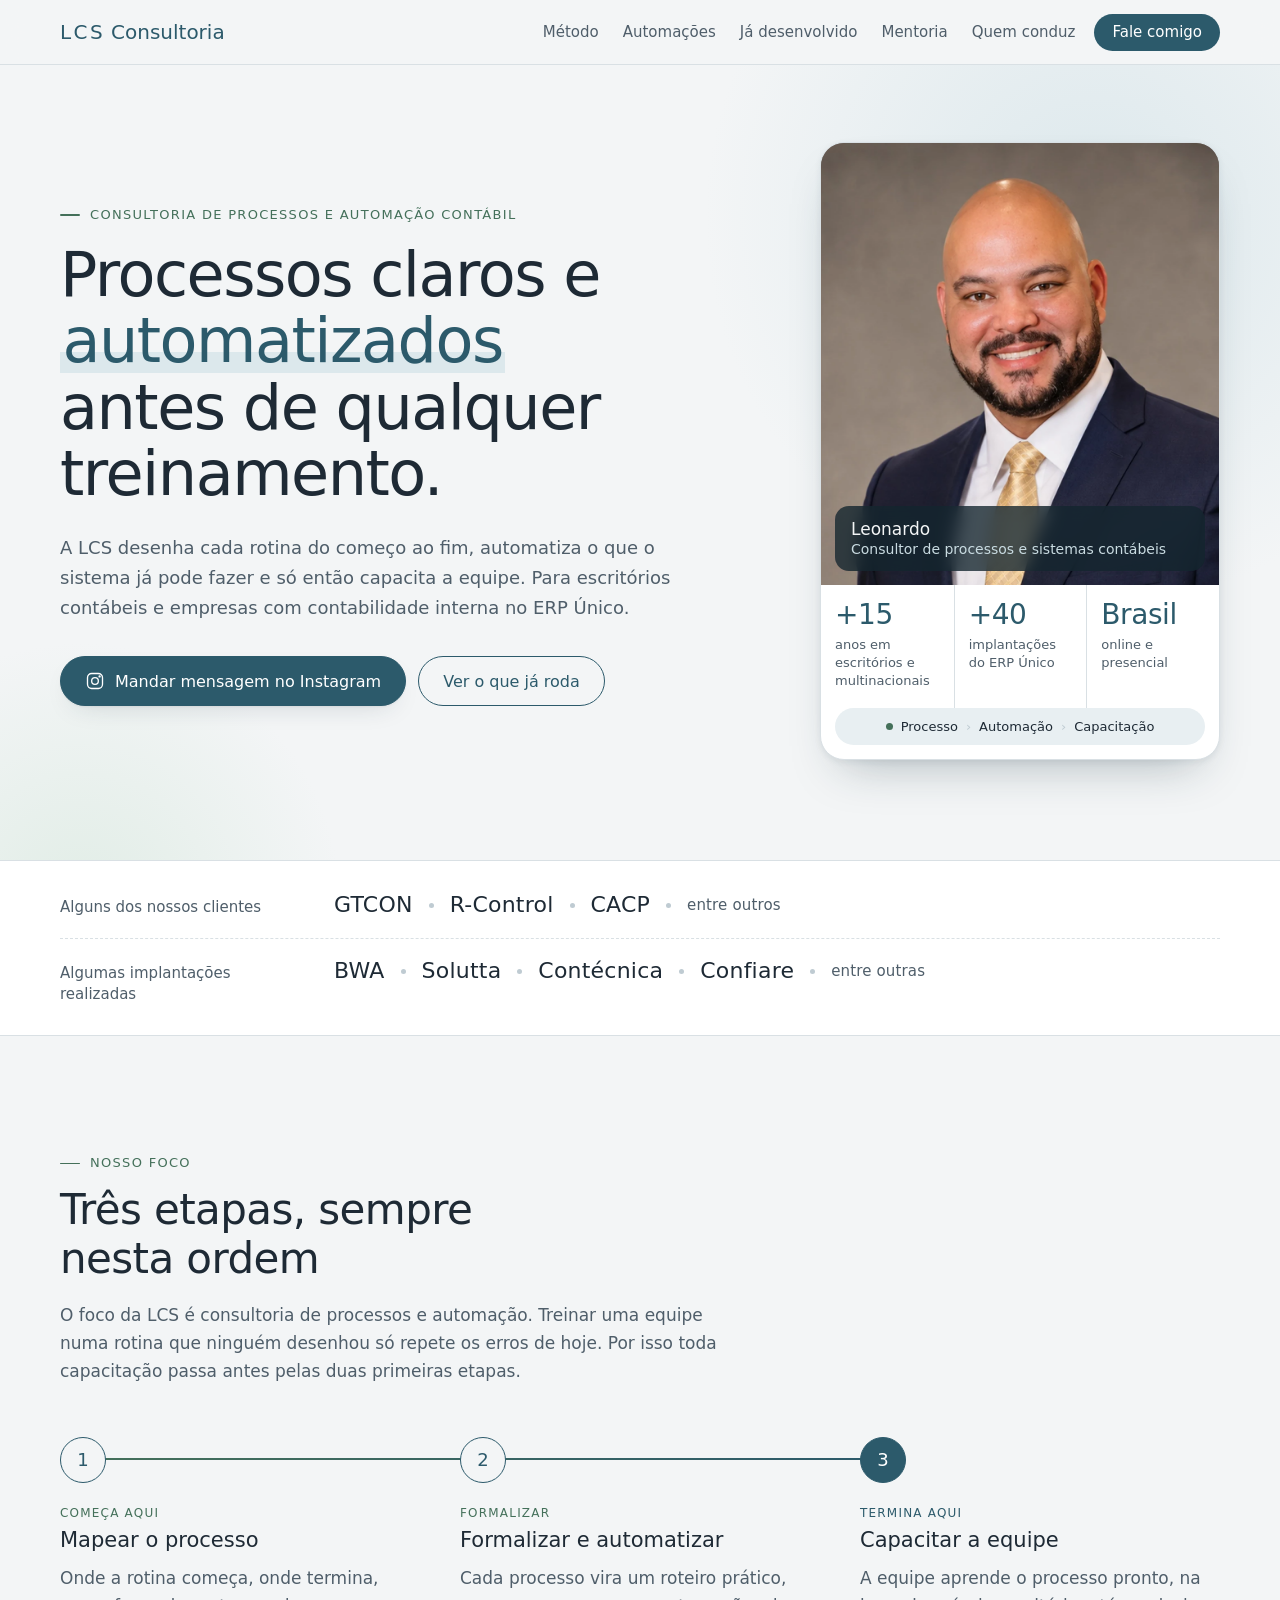
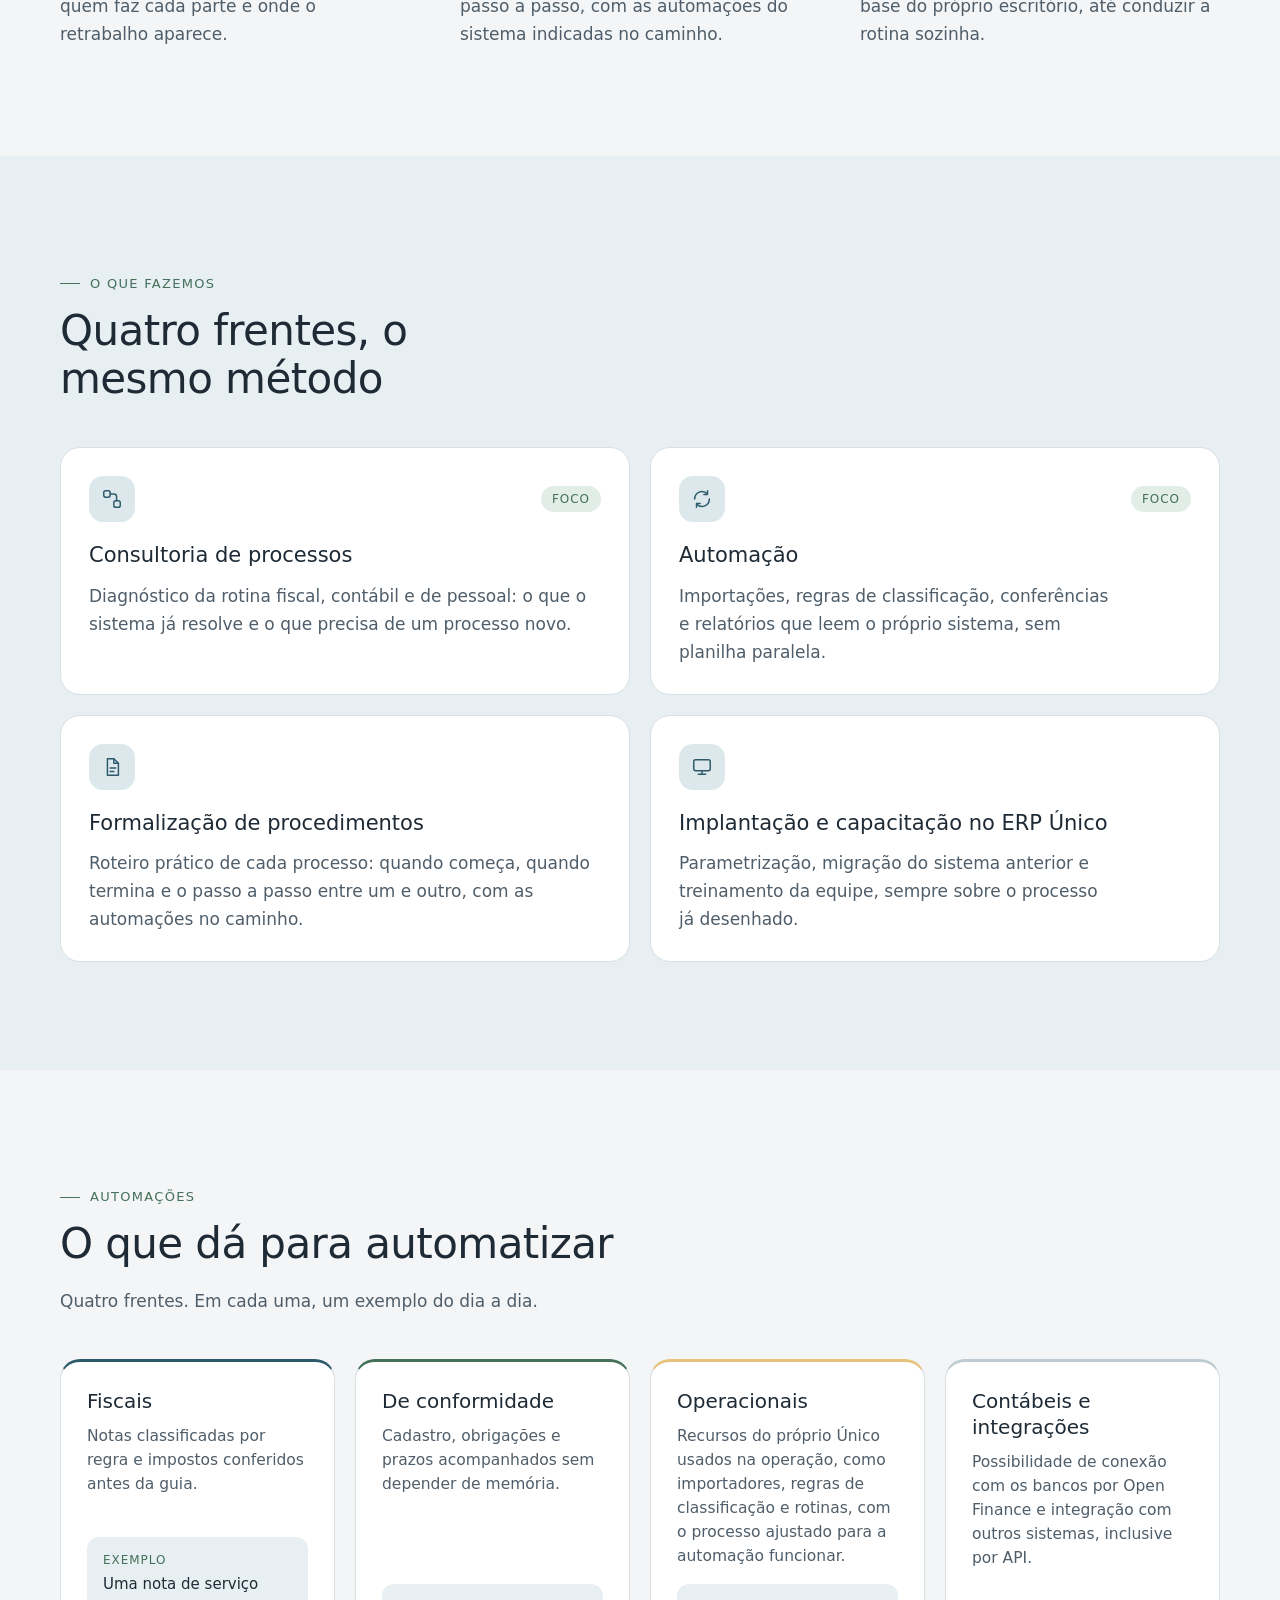
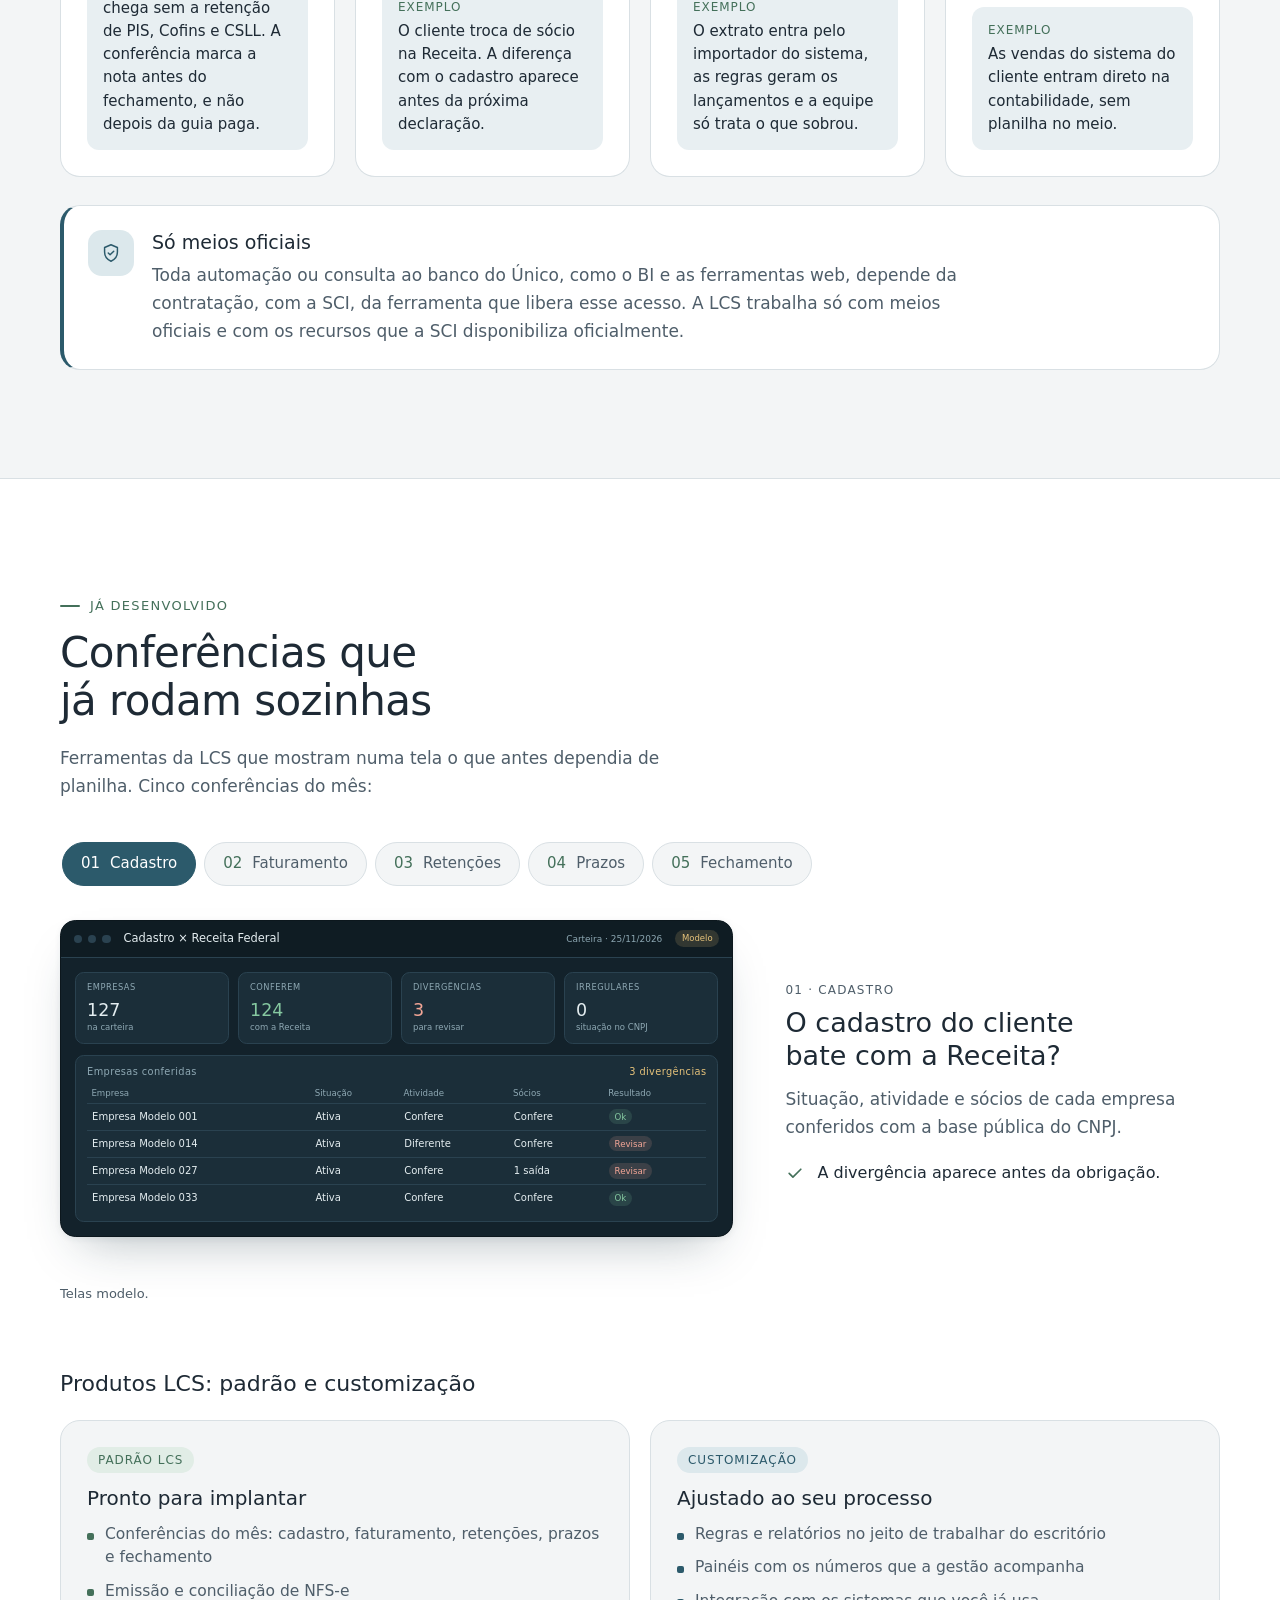
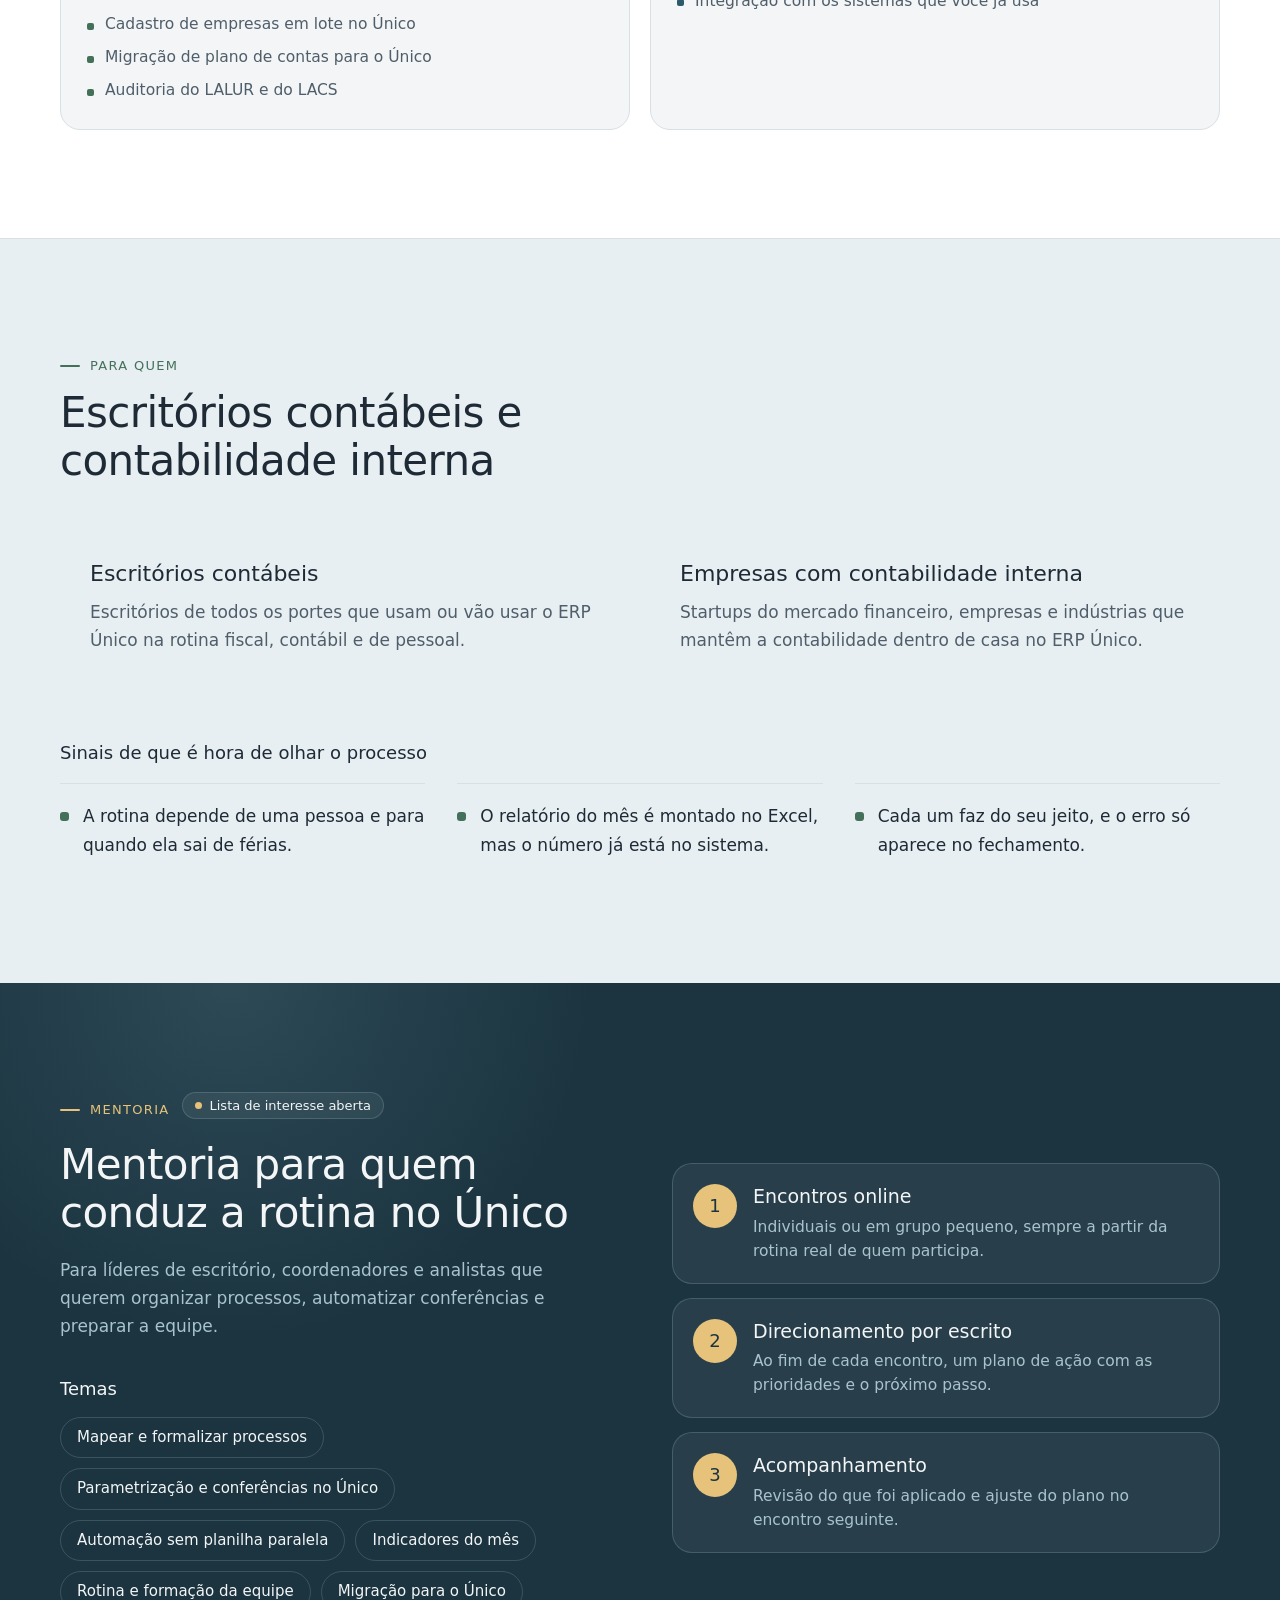
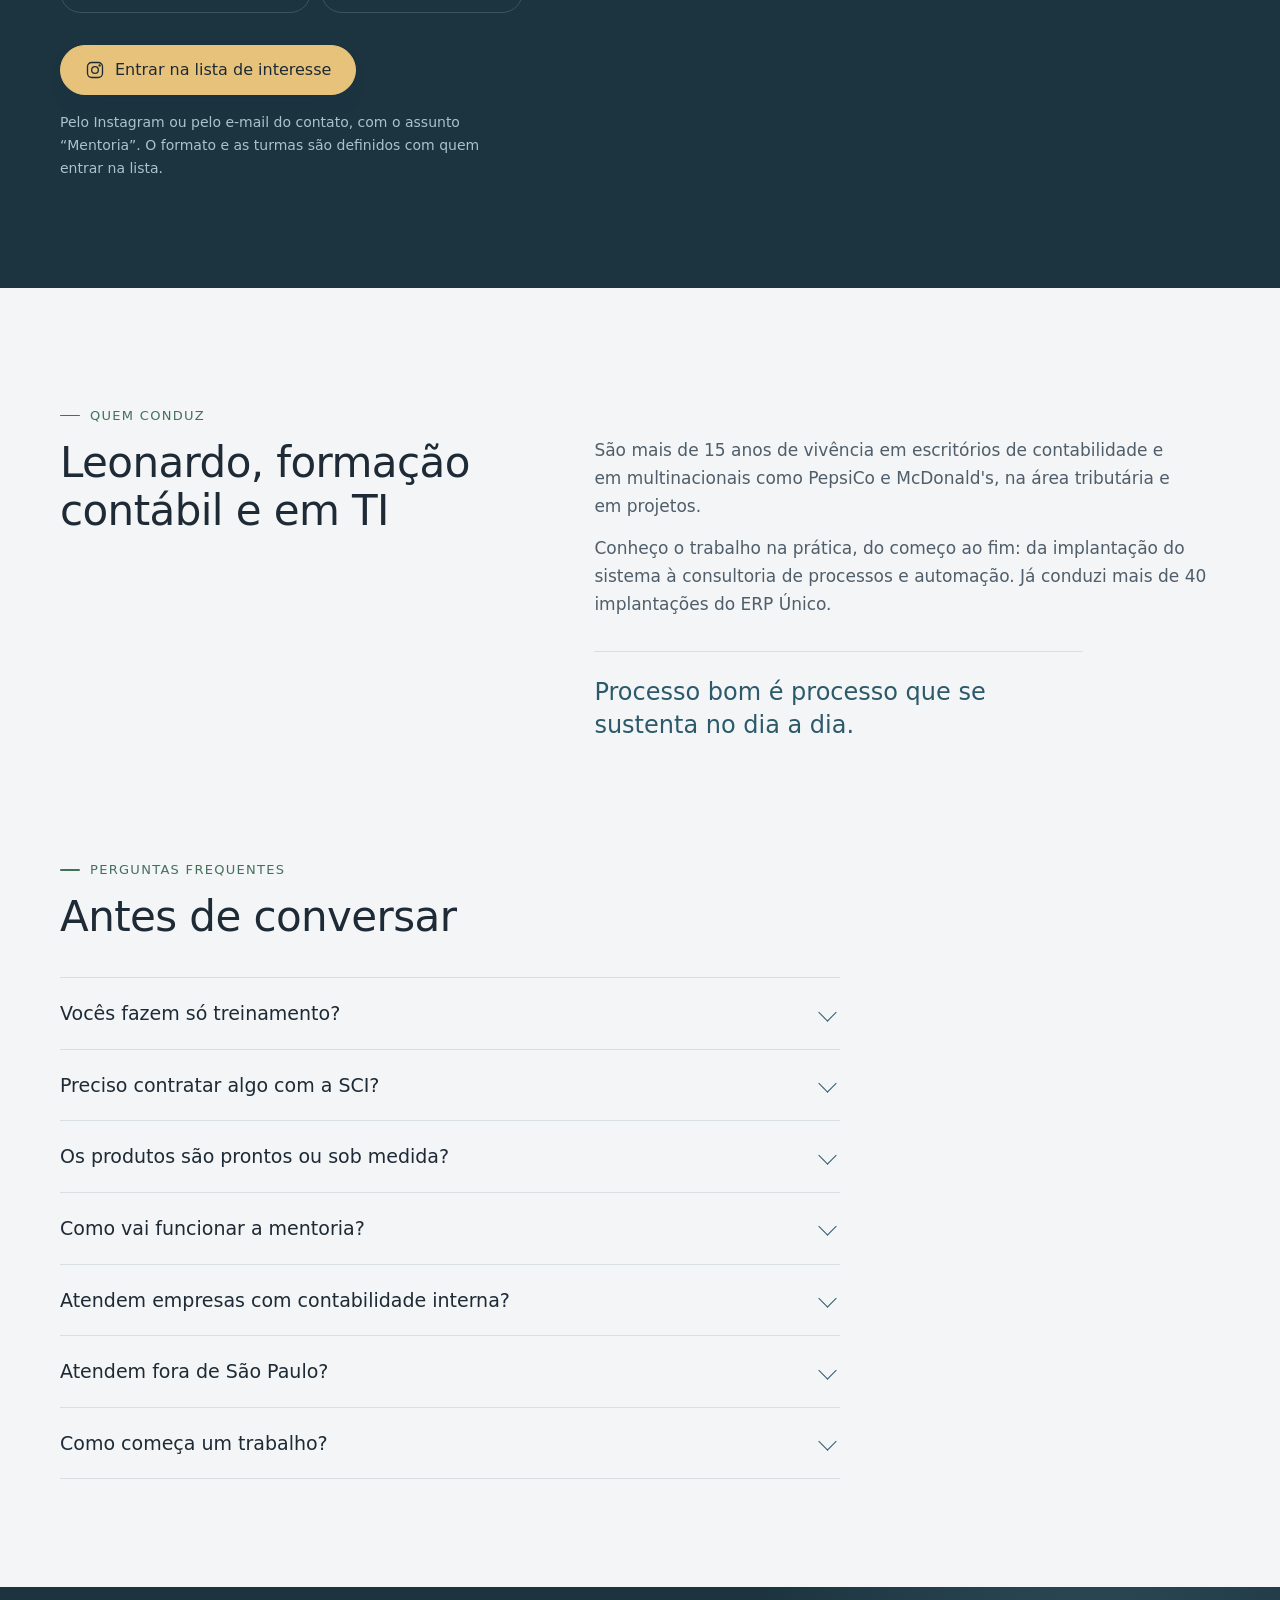
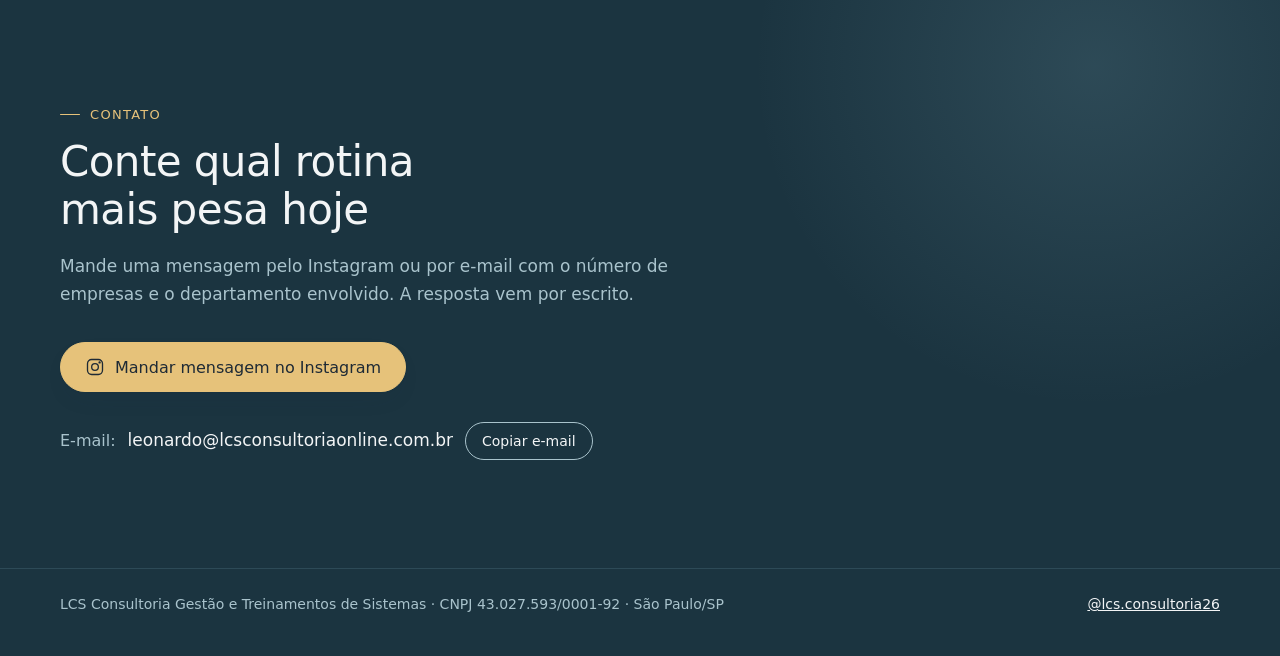
==== commit a8ed2beb: "Versao 5: automacoes, meios oficiais SCI, produtos padrao e customizacao" ====
--- a/index.html
+++ b/index.html
@@ -8,7 +8,8 @@
 <meta name="format-detection" content="telephone=no">
 <title>LCS Consultoria</title>
 <meta name="description" content="Consultoria de processos e automação contábil no ERP Único: processos formalizados e automatizados antes da capacitação da equipe. Conferências que já rodam sozinhas, possibilidades de automação e mentoria.">
-<meta name="theme-color" content="#1b3440">
+<meta name="color-scheme" content="only light">
+<meta name="theme-color" content="#f3f5f6">
 <link rel="icon" href="/favicon.svg" type="image/svg+xml">
 <link rel="canonical" href="https://lcsconsultoriaonline.com.br/">
 <meta property="og:url" content="https://lcsconsultoriaonline.com.br/">
@@ -33,7 +34,7 @@
     <a class="marca" href="#inicio" aria-label="LCS Consultoria, início"><b>LCS</b><span>Consultoria</span></a>
     <nav aria-label="Seções">
       <a class="so-largo" href="#metodo">Método</a>
-      <a class="so-largo" href="#servicos">O que fazemos</a>
+      <a class="so-largo" href="#automacoes">Automações</a>
       <a class="so-largo" href="#desenvolvido">Já desenvolvido</a>
       <a class="so-largo" href="#mentoria">Mentoria</a>
       <a class="so-largo" href="#quem-conduz">Quem conduz</a>
@@ -156,11 +157,48 @@
     </div>
   </section>
 
+  <section class="secao faixa" id="automacoes">
+    <div class="miolo">
+      <p class="rotulo">Automações</p>
+      <h2 class="h2">O que dá para automatizar</h2>
+      <p class="texto">Quatro frentes. Em cada uma, um exemplo do dia a dia.</p>
+      <div class="areas">
+        <article class="area">
+          <h3>Fiscais</h3>
+          <p>Notas classificadas por regra e impostos conferidos antes da guia.</p>
+          <p class="exemplo"><b>Exemplo</b>Uma nota de serviço chega sem a retenção de PIS, Cofins e CSLL. A conferência marca a nota antes do fechamento, e não depois da guia paga.</p>
+        </article>
+        <article class="area">
+          <h3>De conformidade</h3>
+          <p>Cadastro, obrigações e prazos acompanhados sem depender de memória.</p>
+          <p class="exemplo"><b>Exemplo</b>O cliente troca de sócio na Receita. A diferença com o cadastro aparece antes da próxima declaração.</p>
+        </article>
+        <article class="area">
+          <h3>Operacionais</h3>
+          <p>Recursos do próprio Único usados na operação, como importadores, regras de classificação e rotinas, com o processo ajustado para a automação funcionar.</p>
+          <p class="exemplo"><b>Exemplo</b>O extrato entra pelo importador do sistema, as regras geram os lançamentos e a equipe só trata o que sobrou.</p>
+        </article>
+        <article class="area">
+          <h3>Contábeis e integrações</h3>
+          <p>Possibilidade de conexão com os bancos por Open Finance e integração com outros sistemas, inclusive por API.</p>
+          <p class="exemplo"><b>Exemplo</b>As vendas do sistema do cliente entram direto na contabilidade, sem planilha no meio.</p>
+        </article>
+      </div>
+      <aside class="oficial" aria-label="Meios oficiais">
+        <span class="icone"><svg viewBox="0 0 24 24" fill="none" stroke="currentColor" stroke-width="1.6" stroke-linecap="round" stroke-linejoin="round" aria-hidden="true"><path d="M12 3l7 3v5c0 4.5-3 8.3-7 10-4-1.7-7-5.5-7-10V6z"/><path d="M9 12l2 2 4-4"/></svg></span>
+        <div>
+          <h3>Só meios oficiais</h3>
+          <p>Toda automação ou consulta ao banco do Único, como o BI e as ferramentas web, depende da contratação, com a SCI, da ferramenta que libera esse acesso. A LCS trabalha só com meios oficiais e com os recursos que a SCI disponibiliza oficialmente.</p>
+        </div>
+      </aside>
+    </div>
+  </section>
+
   <section class="secao faixa banda" id="desenvolvido">
     <div class="miolo">
       <p class="rotulo">Já desenvolvido</p>
       <h2 class="h2">Conferências que já rodam sozinhas</h2>
-      <p class="texto">Ferramentas próprias da LCS leem o banco do Único e mostram, numa tela, o que antes dependia de planilha e de memória. Cinco conferências do mês, da entrada do cliente ao fechamento:</p>
+      <p class="texto">Ferramentas da LCS que mostram numa tela o que antes dependia de planilha. Cinco conferências do mês:</p>
 
       <div class="vitrine" id="vitrine">
         <div class="abas" role="tablist" aria-label="Conferências">
@@ -175,7 +213,7 @@
           <article class="painel" id="painel-1" role="tabpanel" aria-labelledby="aba-1">
             <div class="app-moldura">
               <div class="app" role="img" aria-label="Tela de conferência do cadastro com a Receita Federal: 127 empresas, 124 conferem, 3 com divergência marcada para revisar">
-                <div class="app-barra"><i></i><i></i><i></i><span>Cadastro × Receita Federal</span><small>Carteira · 25/11/2026</small><em>Demonstração</em></div>
+                <div class="app-barra"><i></i><i></i><i></i><span>Cadastro × Receita Federal</span><small>Carteira · 25/11/2026</small><em>Modelo</em></div>
                 <div class="app-corpo">
                   <div class="kpis">
                     <div class="kpi"><small>Empresas</small><b>127</b><span>na carteira</span></div>
@@ -187,10 +225,10 @@
                     <h4>Empresas conferidas <span>3 divergências</span></h4>
                     <table class="tab">
                       <tr><th>Empresa</th><th>Situação</th><th>Atividade</th><th>Sócios</th><th>Resultado</th></tr>
-                      <tr><td>Empresa Demonstração 001</td><td>Ativa</td><td>Confere</td><td>Confere</td><td><span class="st ok">Ok</span></td></tr>
-                      <tr><td>Empresa Demonstração 014</td><td>Ativa</td><td>Diferente</td><td>Confere</td><td><span class="st al">Revisar</span></td></tr>
-                      <tr><td>Empresa Demonstração 027</td><td>Ativa</td><td>Confere</td><td>1 saída</td><td><span class="st al">Revisar</span></td></tr>
-                      <tr><td>Empresa Demonstração 033</td><td>Ativa</td><td>Confere</td><td>Confere</td><td><span class="st ok">Ok</span></td></tr>
+                      <tr><td>Empresa Modelo 001</td><td>Ativa</td><td>Confere</td><td>Confere</td><td><span class="st ok">Ok</span></td></tr>
+                      <tr><td>Empresa Modelo 014</td><td>Ativa</td><td>Diferente</td><td>Confere</td><td><span class="st al">Revisar</span></td></tr>
+                      <tr><td>Empresa Modelo 027</td><td>Ativa</td><td>Confere</td><td>1 saída</td><td><span class="st al">Revisar</span></td></tr>
+                      <tr><td>Empresa Modelo 033</td><td>Ativa</td><td>Confere</td><td>Confere</td><td><span class="st ok">Ok</span></td></tr>
                     </table>
                   </div>
                 </div>
@@ -199,10 +237,9 @@
             <div class="painel-texto">
               <p class="painel-num">01 · Cadastro</p>
               <h3>O cadastro do cliente bate com a Receita?</h3>
-              <p>Situação, atividade e sócios de cada empresa conferidos com a base pública do CNPJ, para a carteira inteira de uma vez.</p>
+              <p>Situação, atividade e sócios de cada empresa conferidos com a base pública do CNPJ.</p>
               <ul class="checa">
                 <li><svg viewBox="0 0 24 24" fill="none" stroke="currentColor" stroke-width="2" stroke-linecap="round" stroke-linejoin="round" aria-hidden="true"><path d="M5 12.5l4.5 4.5L19 7.5"/></svg>A divergência aparece antes da obrigação.</li>
-                <li><svg viewBox="0 0 24 24" fill="none" stroke="currentColor" stroke-width="2" stroke-linecap="round" stroke-linejoin="round" aria-hidden="true"><path d="M5 12.5l4.5 4.5L19 7.5"/></svg>Mudança de sócio ou de atividade não passa despercebida.</li>
               </ul>
             </div>
           </article>
@@ -210,7 +247,7 @@
           <article class="painel" id="painel-2" role="tabpanel" aria-labelledby="aba-2">
             <div class="app-moldura">
               <div class="app" role="img" aria-label="Tela de faturamento do mês: R$ 382.620,26 em 1.214 notas, com gráfico diário que marca um pico e uma queda fora do padrão">
-                <div class="app-barra"><i></i><i></i><i></i><span>Faturamento do mês</span><small>Novembro · Empresa Demonstração 001</small><em>Demonstração</em></div>
+                <div class="app-barra"><i></i><i></i><i></i><span>Faturamento do mês</span><small>Novembro · Empresa Modelo 001</small><em>Modelo</em></div>
                 <div class="app-corpo">
                   <div class="kpis">
                     <div class="kpi"><small>Faturamento</small><b>R$ 382.620</b><span>no mês</span></div>
@@ -229,10 +266,9 @@
             <div class="painel-texto">
               <p class="painel-num">02 · Faturamento</p>
               <h3>O faturamento do mês faz sentido?</h3>
-              <p>Notas, faturamento e imposto somados direto do sistema, dia a dia, sem montar planilha.</p>
+              <p>Notas, faturamento e imposto do mês, dia a dia, direto do sistema.</p>
               <ul class="checa">
                 <li><svg viewBox="0 0 24 24" fill="none" stroke="currentColor" stroke-width="2" stroke-linecap="round" stroke-linejoin="round" aria-hidden="true"><path d="M5 12.5l4.5 4.5L19 7.5"/></svg>Pico ou queda fora do padrão aparece no gráfico.</li>
-                <li><svg viewBox="0 0 24 24" fill="none" stroke="currentColor" stroke-width="2" stroke-linecap="round" stroke-linejoin="round" aria-hidden="true"><path d="M5 12.5l4.5 4.5L19 7.5"/></svg>Os números que o sócio pergunta toda semana, numa tela.</li>
               </ul>
             </div>
           </article>
@@ -240,7 +276,7 @@
           <article class="painel" id="painel-3" role="tabpanel" aria-labelledby="aba-3">
             <div class="app-moldura">
               <div class="app" role="img" aria-label="Tela de conferência de retenções: totais de IRRF, CSRF, INSS e ISS, e uma nota marcada porque faltou a retenção de CSRF">
-                <div class="app-barra"><i></i><i></i><i></i><span>Retenções nas notas</span><small>Novembro · Empresa Demonstração 001</small><em>Demonstração</em></div>
+                <div class="app-barra"><i></i><i></i><i></i><span>Retenções nas notas</span><small>Novembro · Empresa Modelo 001</small><em>Modelo</em></div>
                 <div class="app-corpo">
                   <div class="kpis">
                     <div class="kpi"><small>IRRF</small><b>R$ 2.713,40</b><span>48 notas</span></div>
@@ -252,10 +288,10 @@
                     <h4>Notas com retenção <span>conferidas pela regra do serviço</span></h4>
                     <table class="tab">
                       <tr><th>Nota</th><th>Prestador</th><th class="num">Valor</th><th class="num">Retido</th><th>Regra</th></tr>
-                      <tr><td>4215</td><td>Prestador Demonstração A</td><td class="num">12.400,00</td><td class="num">762,60</td><td><span class="st ok">Confere</span></td></tr>
-                      <tr><td>4219</td><td>Prestador Demonstração B</td><td class="num">8.950,00</td><td class="num">134,25</td><td><span class="st al">Faltou CSRF</span></td></tr>
-                      <tr><td>4233</td><td>Prestador Demonstração C</td><td class="num">3.200,00</td><td class="num">196,80</td><td><span class="st ok">Confere</span></td></tr>
-                      <tr><td>4240</td><td>Prestador Demonstração D</td><td class="num">5.600,00</td><td class="num">344,40</td><td><span class="st ok">Confere</span></td></tr>
+                      <tr><td>4215</td><td>Prestador Modelo A</td><td class="num">12.400,00</td><td class="num">762,60</td><td><span class="st ok">Confere</span></td></tr>
+                      <tr><td>4219</td><td>Prestador Modelo B</td><td class="num">8.950,00</td><td class="num">134,25</td><td><span class="st al">Faltou CSRF</span></td></tr>
+                      <tr><td>4233</td><td>Prestador Modelo C</td><td class="num">3.200,00</td><td class="num">196,80</td><td><span class="st ok">Confere</span></td></tr>
+                      <tr><td>4240</td><td>Prestador Modelo D</td><td class="num">5.600,00</td><td class="num">344,40</td><td><span class="st ok">Confere</span></td></tr>
                     </table>
                   </div>
                 </div>
@@ -264,10 +300,9 @@
             <div class="painel-texto">
               <p class="painel-num">03 · Retenções</p>
               <h3>As retenções estão certas?</h3>
-              <p>Cada nota com retenção conferida pela regra do serviço prestado, antes de a guia sair.</p>
+              <p>Cada nota com retenção conferida pela regra do serviço, antes da guia.</p>
               <ul class="checa">
                 <li><svg viewBox="0 0 24 24" fill="none" stroke="currentColor" stroke-width="2" stroke-linecap="round" stroke-linejoin="round" aria-hidden="true"><path d="M5 12.5l4.5 4.5L19 7.5"/></svg>O erro aparece na nota, não no fim do mês.</li>
-                <li><svg viewBox="0 0 24 24" fill="none" stroke="currentColor" stroke-width="2" stroke-linecap="round" stroke-linejoin="round" aria-hidden="true"><path d="M5 12.5l4.5 4.5L19 7.5"/></svg>Totais por tributo prontos para a apuração.</li>
               </ul>
             </div>
           </article>
@@ -275,7 +310,7 @@
           <article class="painel" id="painel-4" role="tabpanel" aria-labelledby="aba-4">
             <div class="app-moldura">
               <div class="app" role="img" aria-label="Calendário de novembro de 2026 com obrigações do mês, dois feriados marcados e o dia de hoje em destaque">
-                <div class="app-barra"><i></i><i></i><i></i><span>Prazos do mês</span><small>Novembro de 2026 · São Paulo/SP</small><em>Demonstração</em></div>
+                <div class="app-barra"><i></i><i></i><i></i><span>Prazos do mês</span><small>Novembro de 2026 · São Paulo/SP</small><em>Modelo</em></div>
                 <div class="app-corpo app-lado">
                   <div class="app-quadro">
                     <div class="cal">
@@ -298,10 +333,9 @@
             <div class="painel-texto">
               <p class="painel-num">04 · Prazos</p>
               <h3>O que vence esta semana?</h3>
-              <p>Obrigações do mês e feriados da cidade de cada cliente, a partir de fontes oficiais.</p>
+              <p>Obrigações do mês e feriados da cidade de cada cliente.</p>
               <ul class="checa">
                 <li><svg viewBox="0 0 24 24" fill="none" stroke="currentColor" stroke-width="2" stroke-linecap="round" stroke-linejoin="round" aria-hidden="true"><path d="M5 12.5l4.5 4.5L19 7.5"/></svg>Ninguém depende de lembrar.</li>
-                <li><svg viewBox="0 0 24 24" fill="none" stroke="currentColor" stroke-width="2" stroke-linecap="round" stroke-linejoin="round" aria-hidden="true"><path d="M5 12.5l4.5 4.5L19 7.5"/></svg>Feriado municipal entra no calendário certo.</li>
               </ul>
             </div>
           </article>
@@ -309,7 +343,7 @@
           <article class="painel" id="painel-5" role="tabpanel" aria-labelledby="aba-5">
             <div class="app-moldura">
               <div class="app" role="img" aria-label="Tela de fechamento contábil: seis conferências, cinco certas e uma com diferença de R$ 1.250,00 marcada">
-                <div class="app-barra"><i></i><i></i><i></i><span>Fechamento contábil</span><small>Outubro · Empresa Demonstração 001</small><em>Demonstração</em></div>
+                <div class="app-barra"><i></i><i></i><i></i><span>Fechamento contábil</span><small>Outubro · Empresa Modelo 001</small><em>Modelo</em></div>
                 <div class="app-corpo">
                   <div class="kpis tres">
                     <div class="kpi"><small>Receita</small><b>R$ 735.295</b><span>acumulada</span></div>
@@ -333,95 +367,42 @@
             <div class="painel-texto">
               <p class="painel-num">05 · Fechamento</p>
               <h3>O balanço fecha?</h3>
-              <p>Débito igual a crédito, ativo igual a passivo e patrimônio, resultado batendo com o PL.</p>
+              <p>Débito igual a crédito, ativo igual a passivo e patrimônio.</p>
               <ul class="checa">
                 <li><svg viewBox="0 0 24 24" fill="none" stroke="currentColor" stroke-width="2" stroke-linecap="round" stroke-linejoin="round" aria-hidden="true"><path d="M5 12.5l4.5 4.5L19 7.5"/></svg>O que não fecha aparece marcado, com o valor.</li>
-                <li><svg viewBox="0 0 24 24" fill="none" stroke="currentColor" stroke-width="2" stroke-linecap="round" stroke-linejoin="round" aria-hidden="true"><path d="M5 12.5l4.5 4.5L19 7.5"/></svg>A revisão começa pelo que está errado.</li>
               </ul>
             </div>
           </article>
         </div>
-        <p class="legenda">Telas do LCS-CONECT, a ferramenta de apoio da LCS, redesenhadas com dados de demonstração. Nenhum dado de cliente aparece aqui.</p>
-      </div>
-
-      <h3 class="sub">Outras entregas já desenvolvidas</h3>
-      <div class="entregas">
-        <article class="entrega">
-          <span class="icone"><svg viewBox="0 0 24 24" fill="none" stroke="currentColor" stroke-width="1.6" stroke-linecap="round" stroke-linejoin="round" aria-hidden="true"><path d="M7 3h10v18l-2.5-1.6L12 21l-2.5-1.6L7 21z"/><path d="M10 8h4M10 12h4"/></svg></span>
-          <h4>Emissor de NFS-e</h4>
-          <p>Emissão própria de notas de serviço, em produção.</p>
-        </article>
-        <article class="entrega">
-          <span class="icone"><svg viewBox="0 0 24 24" fill="none" stroke="currentColor" stroke-width="1.6" stroke-linecap="round" stroke-linejoin="round" aria-hidden="true"><path d="M4 7h11M4 12h7M4 17h9"/><path d="M15 15l2 2 4-4"/></svg></span>
-          <h4>Conciliação de NFS-e</h4>
-          <p>Notas do portal nacional cruzadas com os relatórios da prefeitura. Ausentes e divergentes aparecem sozinhos.</p>
-        </article>
-        <article class="entrega">
-          <span class="icone"><svg viewBox="0 0 24 24" fill="none" stroke="currentColor" stroke-width="1.6" stroke-linecap="round" stroke-linejoin="round" aria-hidden="true"><rect x="4" y="4" width="16" height="16" rx="3"/><path d="M9 9h6v6H9z"/><path d="M12 2v2M12 20v2M2 12h2M20 12h2"/></svg></span>
-          <h4>Cadastro de empresas em lote</h4>
-          <p>Robô que cadastra empresas no Único a partir da base pública do CNPJ.</p>
-        </article>
-        <article class="entrega">
-          <span class="icone"><svg viewBox="0 0 24 24" fill="none" stroke="currentColor" stroke-width="1.6" stroke-linecap="round" stroke-linejoin="round" aria-hidden="true"><path d="M4 6h6M4 12h6M4 18h6"/><path d="M14 6h6M14 12h6M14 18h6"/><path d="M10 6l4 6-4 6"/></svg></span>
-          <h4>Migração de plano de contas</h4>
-          <p>De-para do plano de outro sistema para o Único, com análise de participantes.</p>
-        </article>
-        <article class="entrega">
-          <span class="icone"><svg viewBox="0 0 24 24" fill="none" stroke="currentColor" stroke-width="1.6" stroke-linecap="round" stroke-linejoin="round" aria-hidden="true"><path d="M5 4h14v16H5z"/><path d="M9 8h6M9 12h6M9 16h3"/></svg></span>
-          <h4>Auditoria do LALUR e do LACS</h4>
-          <p>Fórmulas da Parte A comparadas com a base padrão do sistema e simulação do Lucro Real anual.</p>
-        </article>
-        <article class="entrega">
-          <span class="icone"><svg viewBox="0 0 24 24" fill="none" stroke="currentColor" stroke-width="1.6" stroke-linecap="round" stroke-linejoin="round" aria-hidden="true"><circle cx="11" cy="11" r="6"/><path d="M20 20l-4.5-4.5"/></svg></span>
-          <h4>Análise fiscal por CNPJ</h4>
-          <p>Cadastro cruzado com a atividade, os serviços das notas e as regras do Simples.</p>
-        </article>
-      </div>
-    </div>
-  </section>
-
-  <section class="secao faixa" id="possibilidades">
-    <div class="miolo">
-      <p class="rotulo">Possibilidades</p>
-      <h2 class="h2">O que mais dá para automatizar no Único</h2>
-      <p class="texto">Se o dado já está no sistema, a conferência pode ser automática. Alguns exemplos por área:</p>
-      <div class="areas">
-        <article class="area">
-          <h3>Fiscal</h3>
+        <p class="legenda">Telas modelo.</p>
+      </div>
+
+      <h3 class="sub">Produtos LCS: padrão e customização</h3>
+      <div class="produtos">
+        <article class="produto">
+          <span class="tag">Padrão LCS</span>
+          <h4>Pronto para implantar</h4>
           <ul>
-            <li>Classificação de notas por regra, sem digitação.</li>
-            <li>Retenções conferidas nota a nota.</li>
-            <li>Apuração conferida antes da guia.</li>
+            <li>Conferências do mês: cadastro, faturamento, retenções, prazos e fechamento</li>
+            <li>Emissão e conciliação de NFS-e</li>
+            <li>Cadastro de empresas em lote no Único</li>
+            <li>Migração de plano de contas para o Único</li>
+            <li>Auditoria do LALUR e do LACS</li>
           </ul>
         </article>
-        <article class="area">
-          <h3>Contábil</h3>
+        <article class="produto sob">
+          <span class="tag">Customização</span>
+          <h4>Ajustado ao seu processo</h4>
           <ul>
-            <li>Conciliação bancária por regras de classificação.</li>
-            <li>Conferências automáticas de fechamento.</li>
-            <li>Importação de outros sistemas sem redigitar.</li>
+            <li>Regras e relatórios no jeito de trabalhar do escritório</li>
+            <li>Painéis com os números que a gestão acompanha</li>
+            <li>Integração com os sistemas que você já usa</li>
           </ul>
         </article>
-        <article class="area">
-          <h3>Pessoal</h3>
-          <ul>
-            <li>Conferência da folha antes do fechamento.</li>
-            <li>Encargos e guias batendo com a folha.</li>
-            <li>Calendário das obrigações trabalhistas.</li>
-          </ul>
-        </article>
-        <article class="area">
-          <h3>Gestão do escritório</h3>
-          <ul>
-            <li>Painel do mês por cliente.</li>
-            <li>Prazos e responsáveis numa tela.</li>
-            <li>Onde o retrabalho se concentra.</li>
-          </ul>
-        </article>
-      </div>
-      <p class="nota">Cada automação nasce de um processo mapeado: primeiro a rotina, depois a ferramenta. É isso que faz a automação durar.</p>
-    </div>
-  </section>
+      </div>
+    </div>
+  </section>
+
 
   <section class="secao faixa banda-tinta" id="para-quem">
     <div class="miolo">
@@ -446,34 +427,6 @@
     </div>
   </section>
 
-  <section class="secao faixa pratica" id="pratica">
-    <div class="miolo">
-      <div>
-        <p class="rotulo">Na prática</p>
-        <h2 class="h2">Um procedimento com começo, fim e automação no caminho</h2>
-        <p class="texto">É assim que um processo fica formalizado: o ponto de partida, o ponto de chegada e só os passos que dependem de alguém. O que o sistema pode fazer, ele faz.</p>
-        <p class="texto">Cada procedimento é escrito sobre as telas e as regras do próprio cliente, e revisado quando a rotina muda.</p>
-      </div>
-      <div>
-        <div class="proc" role="group" aria-label="Exemplo de procedimento formalizado">
-          <div class="proc-cab">
-            <span class="proc-tipo">Procedimento</span>
-            <span class="proc-tit">Conciliação bancária do mês</span>
-            <span class="proc-meta">ERP Único · Contábil · revisão 11/2026</span>
-          </div>
-          <ol class="passos">
-            <li class="inicio"><span class="no" aria-hidden="true"></span><div class="corpo"><span class="marco">Começa</span><p>Extrato do mês disponível no banco.</p></div></li>
-            <li><span class="no" aria-hidden="true">1</span><div class="corpo"><p>Importar o extrato no formato do banco.</p></div></li>
-            <li><span class="no" aria-hidden="true">2</span><div class="corpo"><span class="auto"><svg viewBox="0 0 24 24" fill="none" stroke="currentColor" stroke-width="2" stroke-linecap="round" stroke-linejoin="round" aria-hidden="true"><path d="M20 12a8 8 0 0 1-13.7 5.7"/><path d="M4 12a8 8 0 0 1 13.7-5.7"/></svg>Automação</span><p>As regras de classificação geram os lançamentos.</p></div></li>
-            <li><span class="no" aria-hidden="true">3</span><div class="corpo"><p>Tratar só as diferenças que sobraram.</p></div></li>
-            <li class="fim"><span class="no" aria-hidden="true"><svg viewBox="0 0 24 24" fill="none" stroke="currentColor" stroke-width="2.4" stroke-linecap="round" stroke-linejoin="round"><path d="M5 12.5l4.5 4.5L19 7.5"/></svg></span><div class="corpo"><span class="marco">Termina</span><p>Conta conciliada, sem diferença em aberto.</p></div></li>
-          </ol>
-          <div class="proc-alerta"><b>Atenção</b>Extrato importado duas vezes duplica os lançamentos. Confira o período antes de importar.</div>
-        </div>
-        <p class="proc-nota">Exemplo ilustrativo. Os procedimentos reais seguem as telas e as regras de cada cliente.</p>
-      </div>
-    </div>
-  </section>
 
   <section class="secao faixa mentoria" id="mentoria">
     <div class="miolo">
@@ -481,7 +434,7 @@
       <div class="mentoria-grade">
         <div>
           <h2 class="h2">Mentoria para quem conduz a rotina no Único</h2>
-          <p class="texto">Para líderes de escritório, coordenadores e analistas que querem organizar processos, automatizar conferências e preparar a equipe, com o direcionamento de quem já conduziu mais de 40 implantações.</p>
+          <p class="texto">Para líderes de escritório, coordenadores e analistas que querem organizar processos, automatizar conferências e preparar a equipe.</p>
           <h3 class="temas-tit">Temas</h3>
           <ul class="temas">
             <li>Mapear e formalizar processos</li>
@@ -531,23 +484,23 @@
       <div class="faq">
         <details>
           <summary>Vocês fazem só treinamento?</summary>
-          <p>Não. Todo treinamento passa antes pelo processo: mapeamos, formalizamos e automatizamos a rotina, e a equipe aprende o processo pronto.</p>
-        </details>
-        <details>
-          <summary>As ferramentas funcionam no meu Único?</summary>
-          <p>Sim. Elas leem o banco do próprio Único, só para consulta, sem alterar nada. Cada instalação é avaliada antes, junto com a equipe de TI.</p>
+          <p>Não. Antes do treinamento vem o processo: mapeamos, formalizamos e automatizamos a rotina. A equipe aprende o processo pronto.</p>
+        </details>
+        <details>
+          <summary>Preciso contratar algo com a SCI?</summary>
+          <p>Para automações e consultas que acessam o banco do Único, como o BI e as ferramentas web, sim: a ferramenta de acesso é contratada com a SCI. Trabalhamos só com meios e recursos oficiais.</p>
+        </details>
+        <details>
+          <summary>Os produtos são prontos ou sob medida?</summary>
+          <p>Os dois. Há produtos padrão LCS, prontos para implantar, e customizações para o processo de cada cliente.</p>
         </details>
         <details>
           <summary>Como vai funcionar a mentoria?</summary>
-          <p>Encontros online, individuais ou em grupo pequeno, com um plano de ação por escrito ao fim de cada um. Quem entrar na lista de interesse ajuda a definir o formato e as datas.</p>
+          <p>Encontros online, individuais ou em grupo pequeno, com um plano de ação por escrito ao fim de cada um. Quem entrar na lista de interesse ajuda a definir o formato.</p>
         </details>
         <details>
           <summary>Atendem empresas com contabilidade interna?</summary>
-          <p>Sim. Além de escritórios contábeis, atendemos startups do mercado financeiro, empresas e indústrias que usam o ERP Único na contabilidade interna.</p>
-        </details>
-        <details>
-          <summary>Preciso já usar o Único?</summary>
-          <p>Não. Atendemos quem usa ou vai usar o Único, inclusive na migração de outro sistema.</p>
+          <p>Sim. Além de escritórios contábeis, atendemos startups do mercado financeiro, empresas e indústrias que usam o ERP Único.</p>
         </details>
         <details>
           <summary>Atendem fora de São Paulo?</summary>
--- a/site.css
+++ b/site.css
@@ -1,5 +1,6 @@
 :root{padding-top:env(safe-area-inset-top,0px);padding-bottom:env(safe-area-inset-bottom,0px)}
-/* Layout: a página é um roteiro com começo e fim. Abre no método, mostra o que já roda, o que dá para fazer, a mentoria, e termina no contato. */
+/* Tema: o site é sempre claro, por escolha do Leonardo (o modo escuro do celular não muda a página). As telas do sistema e as faixas de mentoria e contato são escuras de propósito, nos dois casos.
+   Layout: a página é um roteiro com começo e fim. Abre no método, mostra o que já roda, o que dá para fazer, a mentoria, e termina no contato. */
 :root{
   --papel:#f3f5f6; --papel-elevado:#ffffff; --papel-tinto:#e8eff2;
   --linha:#d9e0e4; --linha-forte:#bfcbd2;
@@ -21,34 +22,8 @@
   --fx:"Atkinson Hyperlegible","Segoe UI",system-ui,sans-serif;
   --r-sm:6px; --r-md:12px; --r-lg:20px;
   --largura:1160px;
+  color-scheme:only light;
 }
-@media (prefers-color-scheme: dark){
-  :root:not([data-theme="light"]){
-    --papel:#121b22; --papel-elevado:#19242d; --papel-tinto:#172730;
-    --linha:#29373f; --linha-forte:#3b4c57;
-    --tinta:#e6ecef; --tinta-suave:#a7b4bd;
-    --petroleo:#8cbccc; --sobre-petroleo:#0f2129;
-    --nevoa:#1d3742; --salvia:#93c2a8; --salvia-suave:#1b3026;
-    --alerta:#e8907f; --alerta-suave:#3a2421;
-    --vidro:rgba(18,27,34,.82);
-    --sombra:0 1px 2px rgba(0,0,0,.3),0 10px 28px -14px rgba(0,0,0,.55);
-    --sombra-alta:0 2px 6px rgba(0,0,0,.3),0 24px 48px -22px rgba(0,0,0,.7);
-    color-scheme:dark;
-  }
-}
-:root[data-theme="dark"]{
-  --papel:#121b22; --papel-elevado:#19242d; --papel-tinto:#172730;
-  --linha:#29373f; --linha-forte:#3b4c57;
-  --tinta:#e6ecef; --tinta-suave:#a7b4bd;
-  --petroleo:#8cbccc; --sobre-petroleo:#0f2129;
-  --nevoa:#1d3742; --salvia:#93c2a8; --salvia-suave:#1b3026;
-  --alerta:#e8907f; --alerta-suave:#3a2421;
-  --vidro:rgba(18,27,34,.82);
-  --sombra:0 1px 2px rgba(0,0,0,.3),0 10px 28px -14px rgba(0,0,0,.55);
-  --sombra-alta:0 2px 6px rgba(0,0,0,.3),0 24px 48px -22px rgba(0,0,0,.7);
-  color-scheme:dark;
-}
-
 *{box-sizing:border-box}
 [hidden]{display:none!important}
 html{scroll-behavior:smooth;scroll-padding-top:84px}
@@ -261,6 +236,28 @@
 .area li::before{content:"";position:absolute;left:0;top:.62em;width:7px;height:7px;border-radius:2px;background:var(--salvia)}
 .nota{margin-top:26px;font-size:15px;color:var(--tinta-suave);max-width:70ch}
 
+/* automações: quatro frentes, cada uma com um exemplo real */
+.area{display:flex;flex-direction:column;gap:10px}
+.area>p:not(.exemplo){font-size:15.5px;line-height:1.55;color:var(--tinta-suave)}
+.exemplo{margin-top:auto;padding:14px 16px;border-radius:var(--r-md);background:var(--papel-tinto);font-size:15px;line-height:1.55;color:var(--tinta)}
+.area h3+p{margin-bottom:6px}
+.exemplo b{display:block;font:500 12px/18px var(--ft);letter-spacing:.08em;text-transform:uppercase;color:var(--salvia);margin-bottom:4px}
+.oficial{display:grid;grid-template-columns:46px minmax(0,1fr);gap:18px;align-items:start;margin-top:28px;padding:24px;border-radius:var(--r-lg);background:var(--papel-elevado);border:1px solid var(--linha);border-left:4px solid var(--petroleo)}
+@media (max-width:600px){.oficial{grid-template-columns:minmax(0,1fr);gap:12px;padding:20px}}
+.oficial h3{font-size:19px;line-height:1.3}
+.oficial p{margin-top:6px;color:var(--tinta-suave);max-width:78ch}
+/* produtos: padrão LCS e customização */
+.produtos{display:grid;gap:16px;margin-top:22px}
+@media (min-width:800px){.produtos{grid-template-columns:repeat(2,minmax(0,1fr));gap:20px}}
+.produto{display:grid;gap:12px;align-content:start;min-width:0;padding:26px;border-radius:var(--r-lg);background:var(--papel);border:1px solid var(--linha)}
+.produto .tag{justify-self:start}
+.produto.sob .tag{color:var(--petroleo);background:var(--nevoa)}
+.produto h4{margin:0;font:400 20px/1.3 var(--ft);color:var(--tinta)}
+.produto ul{display:grid;gap:10px}
+.produto li{position:relative;padding-left:18px;font-size:15.5px;line-height:1.5;color:var(--tinta-suave)}
+.produto li::before{content:"";position:absolute;left:0;top:.62em;width:7px;height:7px;border-radius:2px;background:var(--salvia)}
+.produto.sob li::before{background:var(--petroleo)}
+
 /* para quem */
 .publicos{display:grid;gap:16px;margin-top:44px}
 @media (min-width:760px){.publicos{grid-template-columns:repeat(2,minmax(0,1fr));gap:20px}}
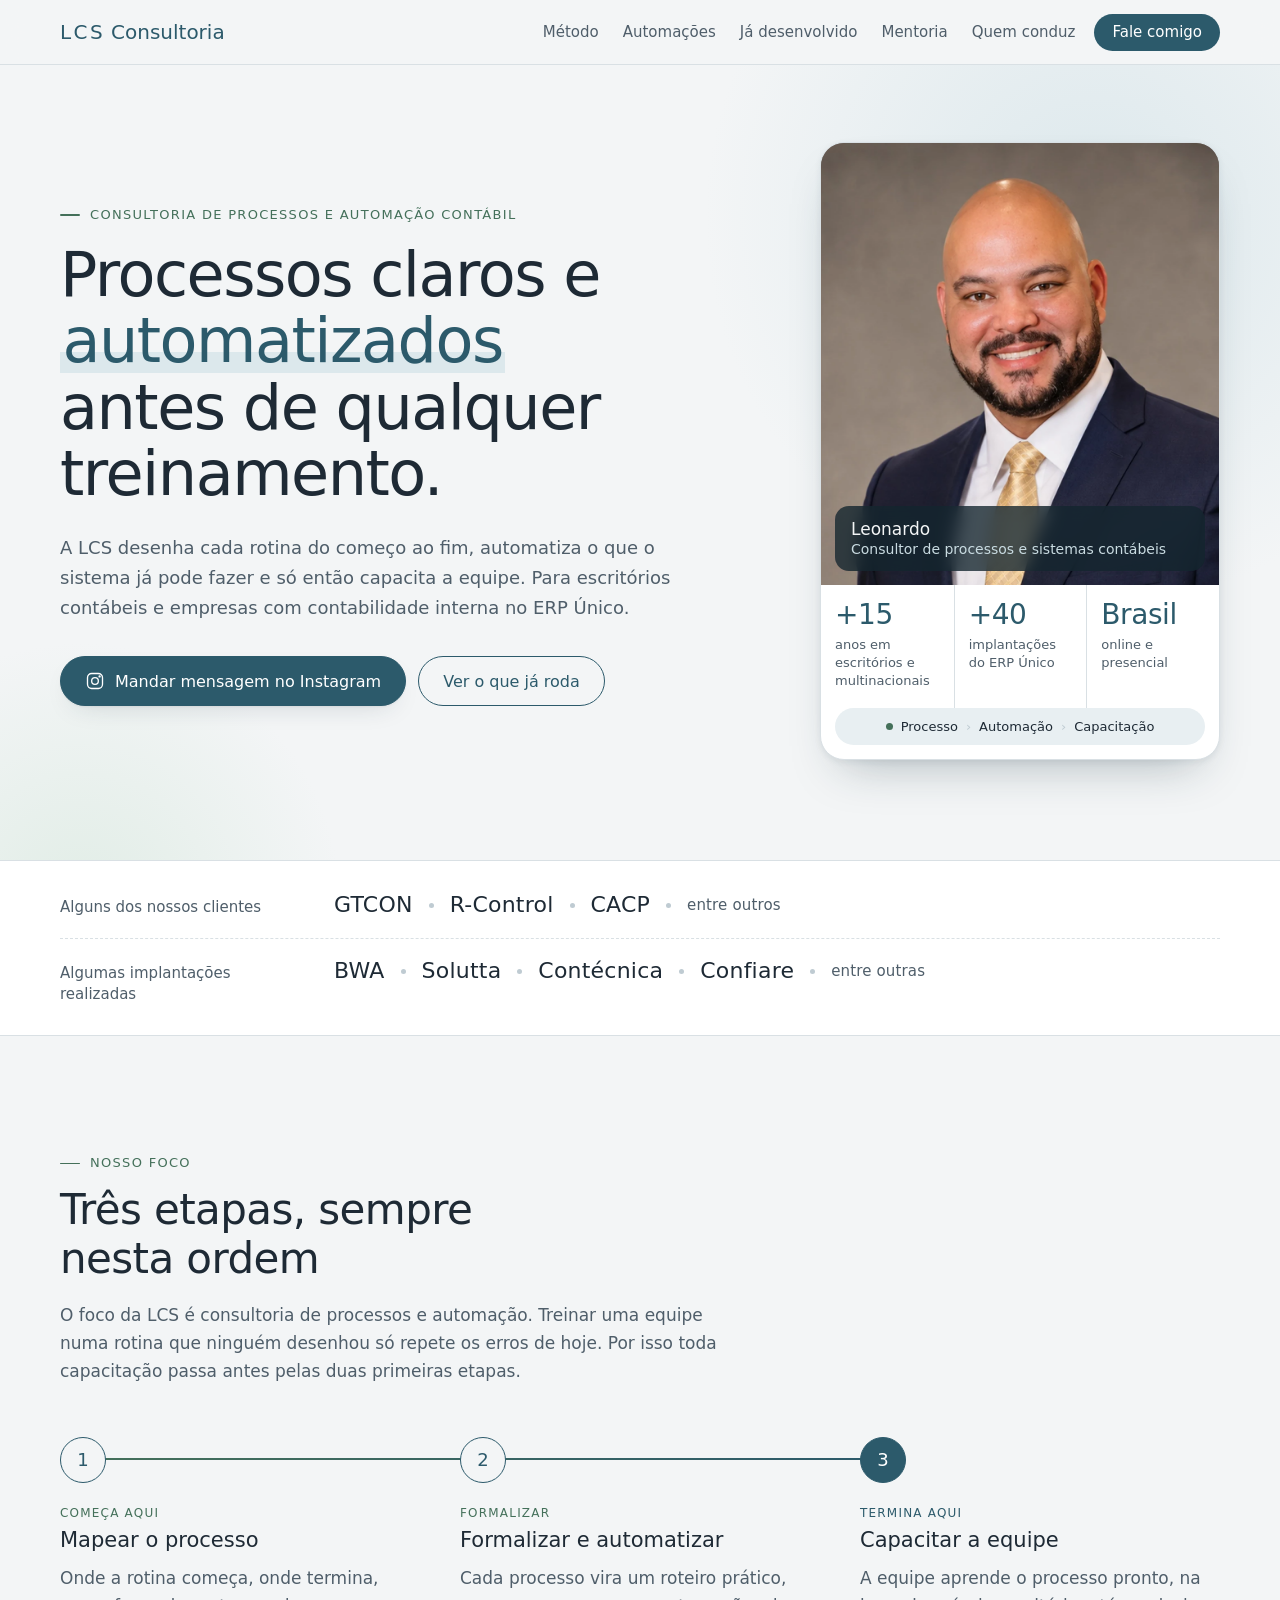
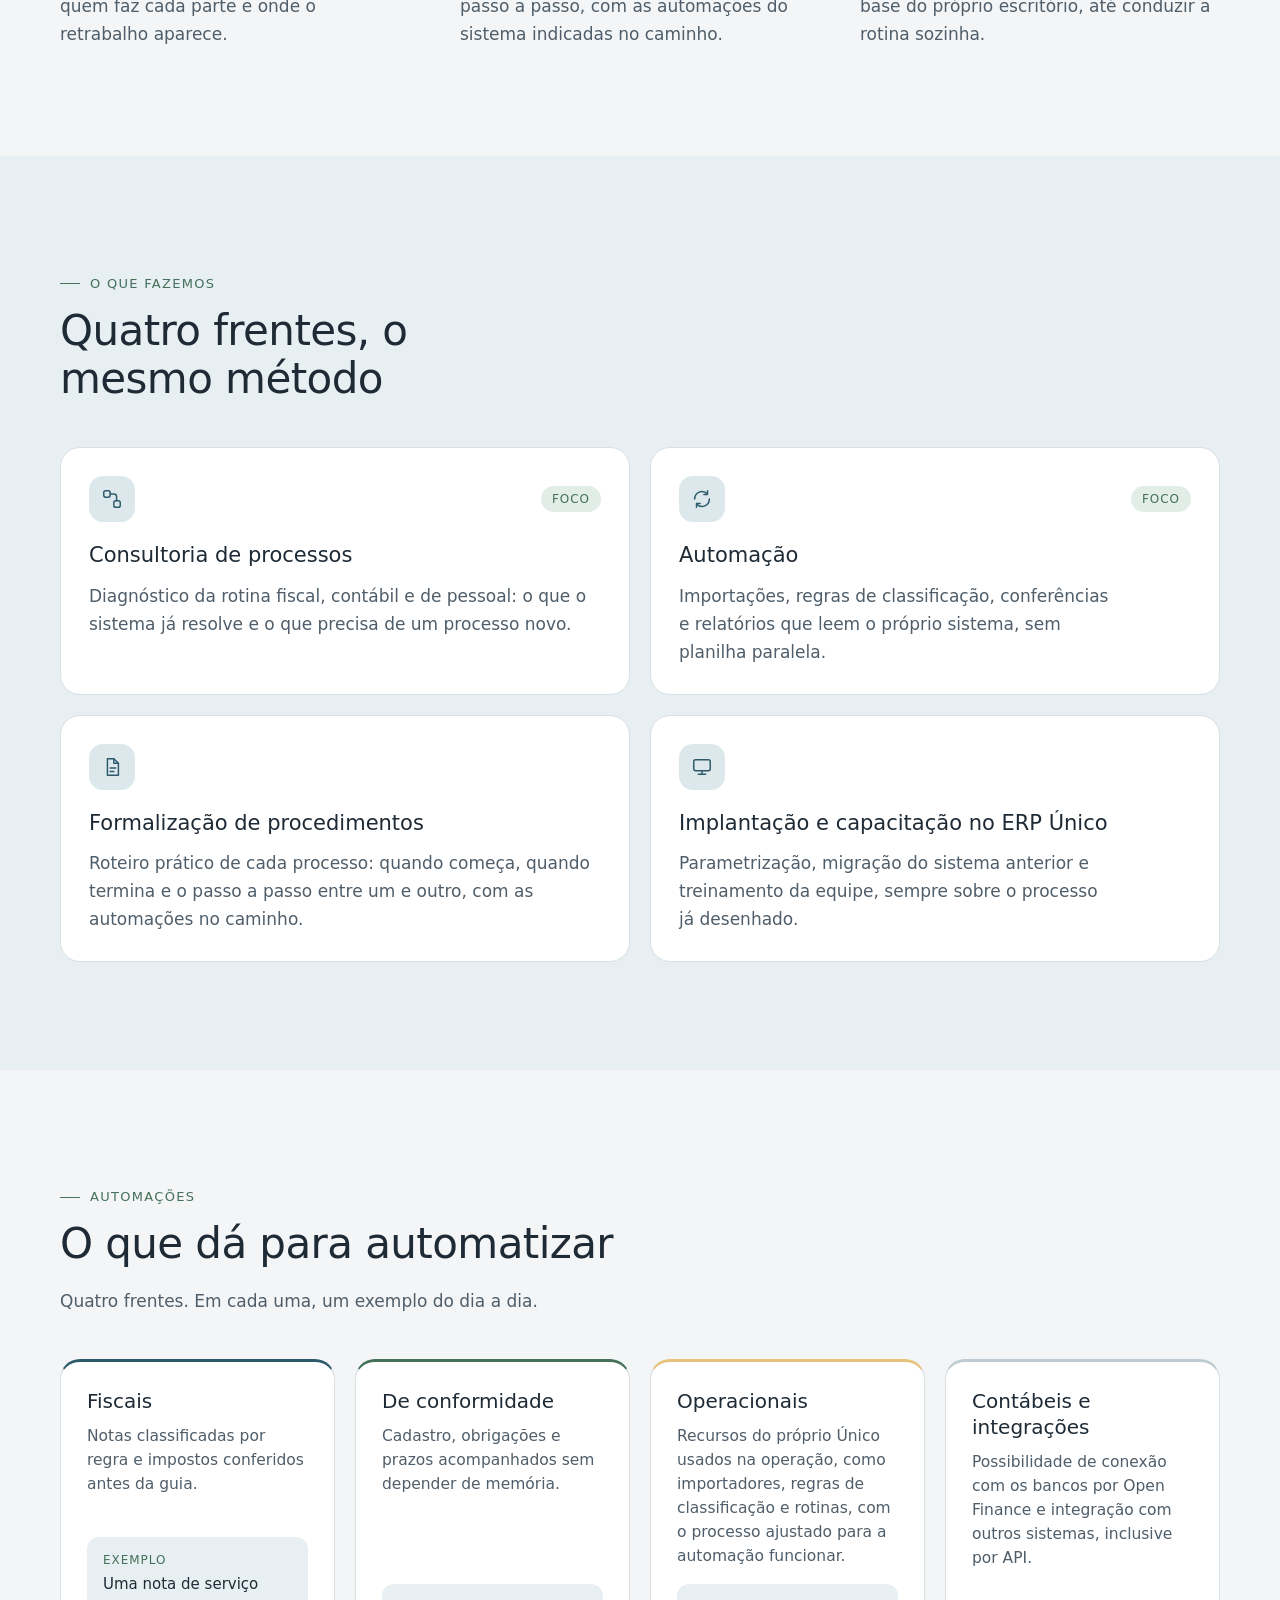
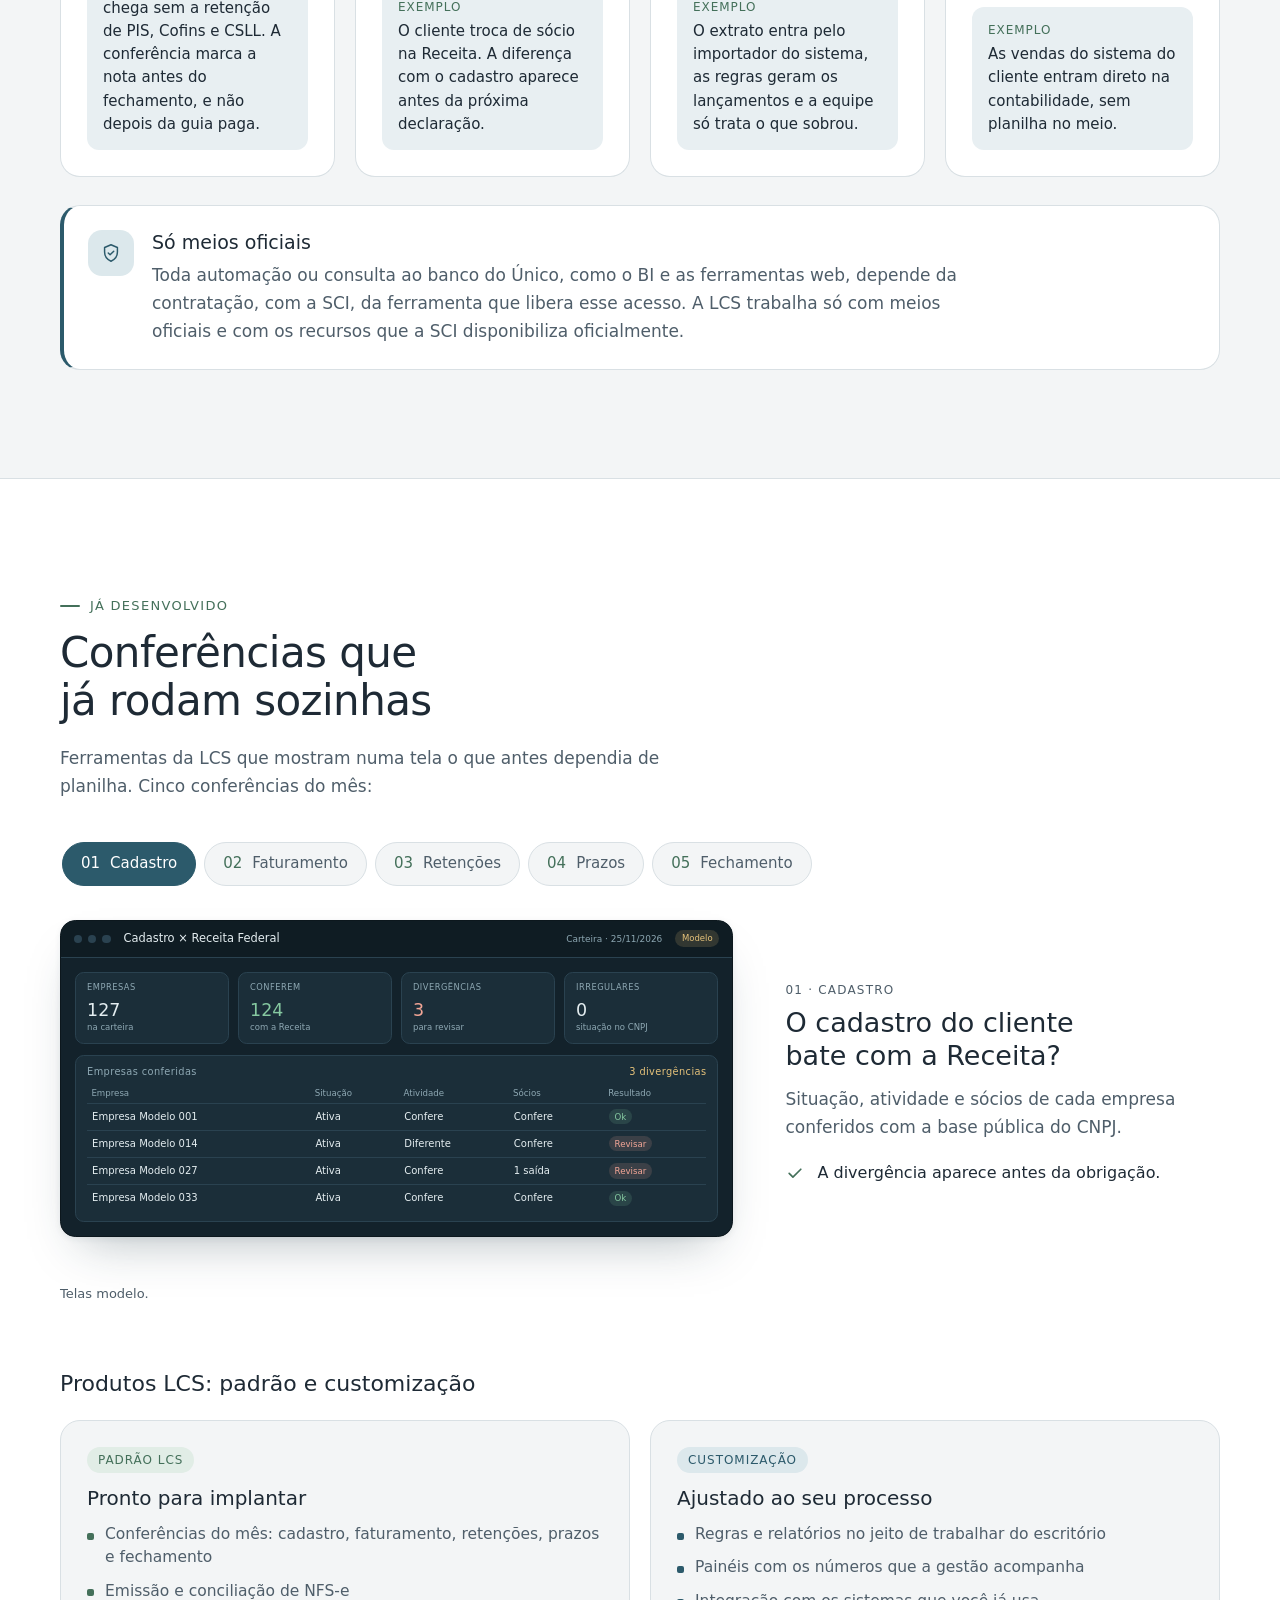
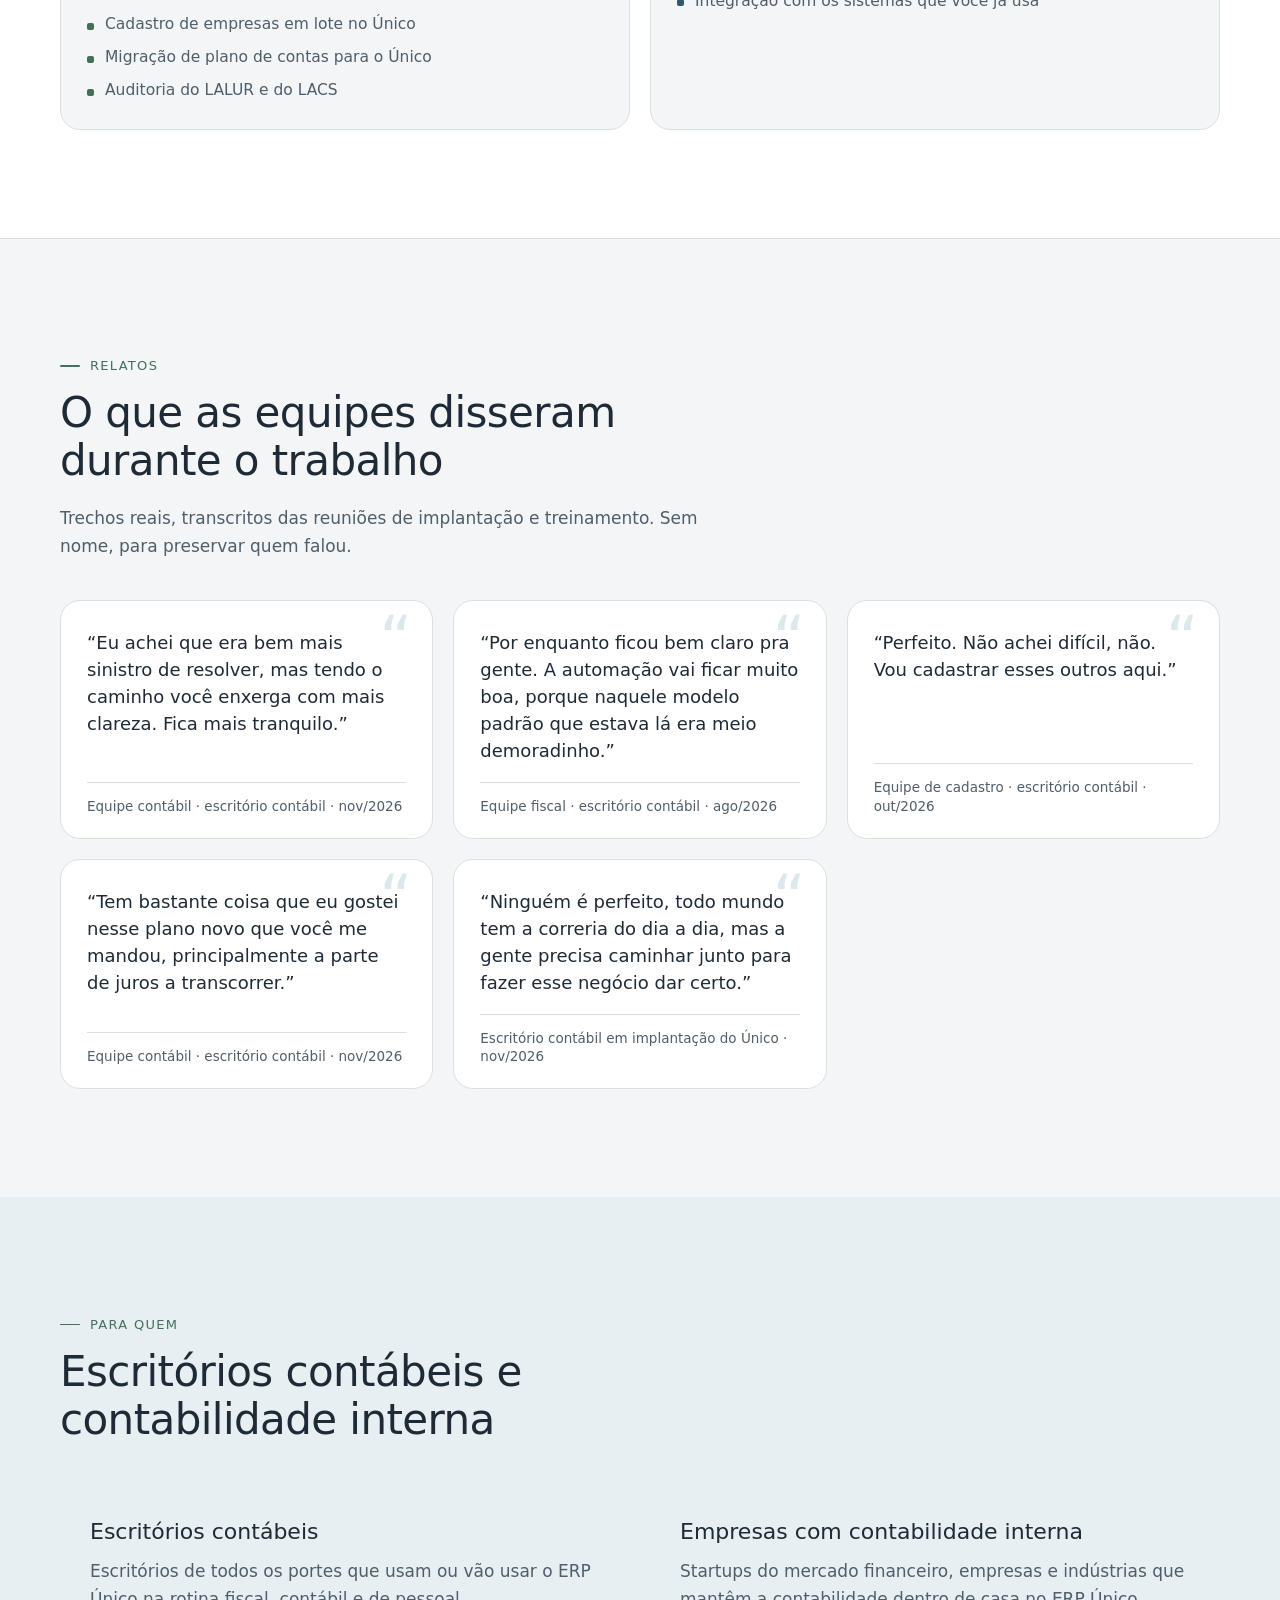
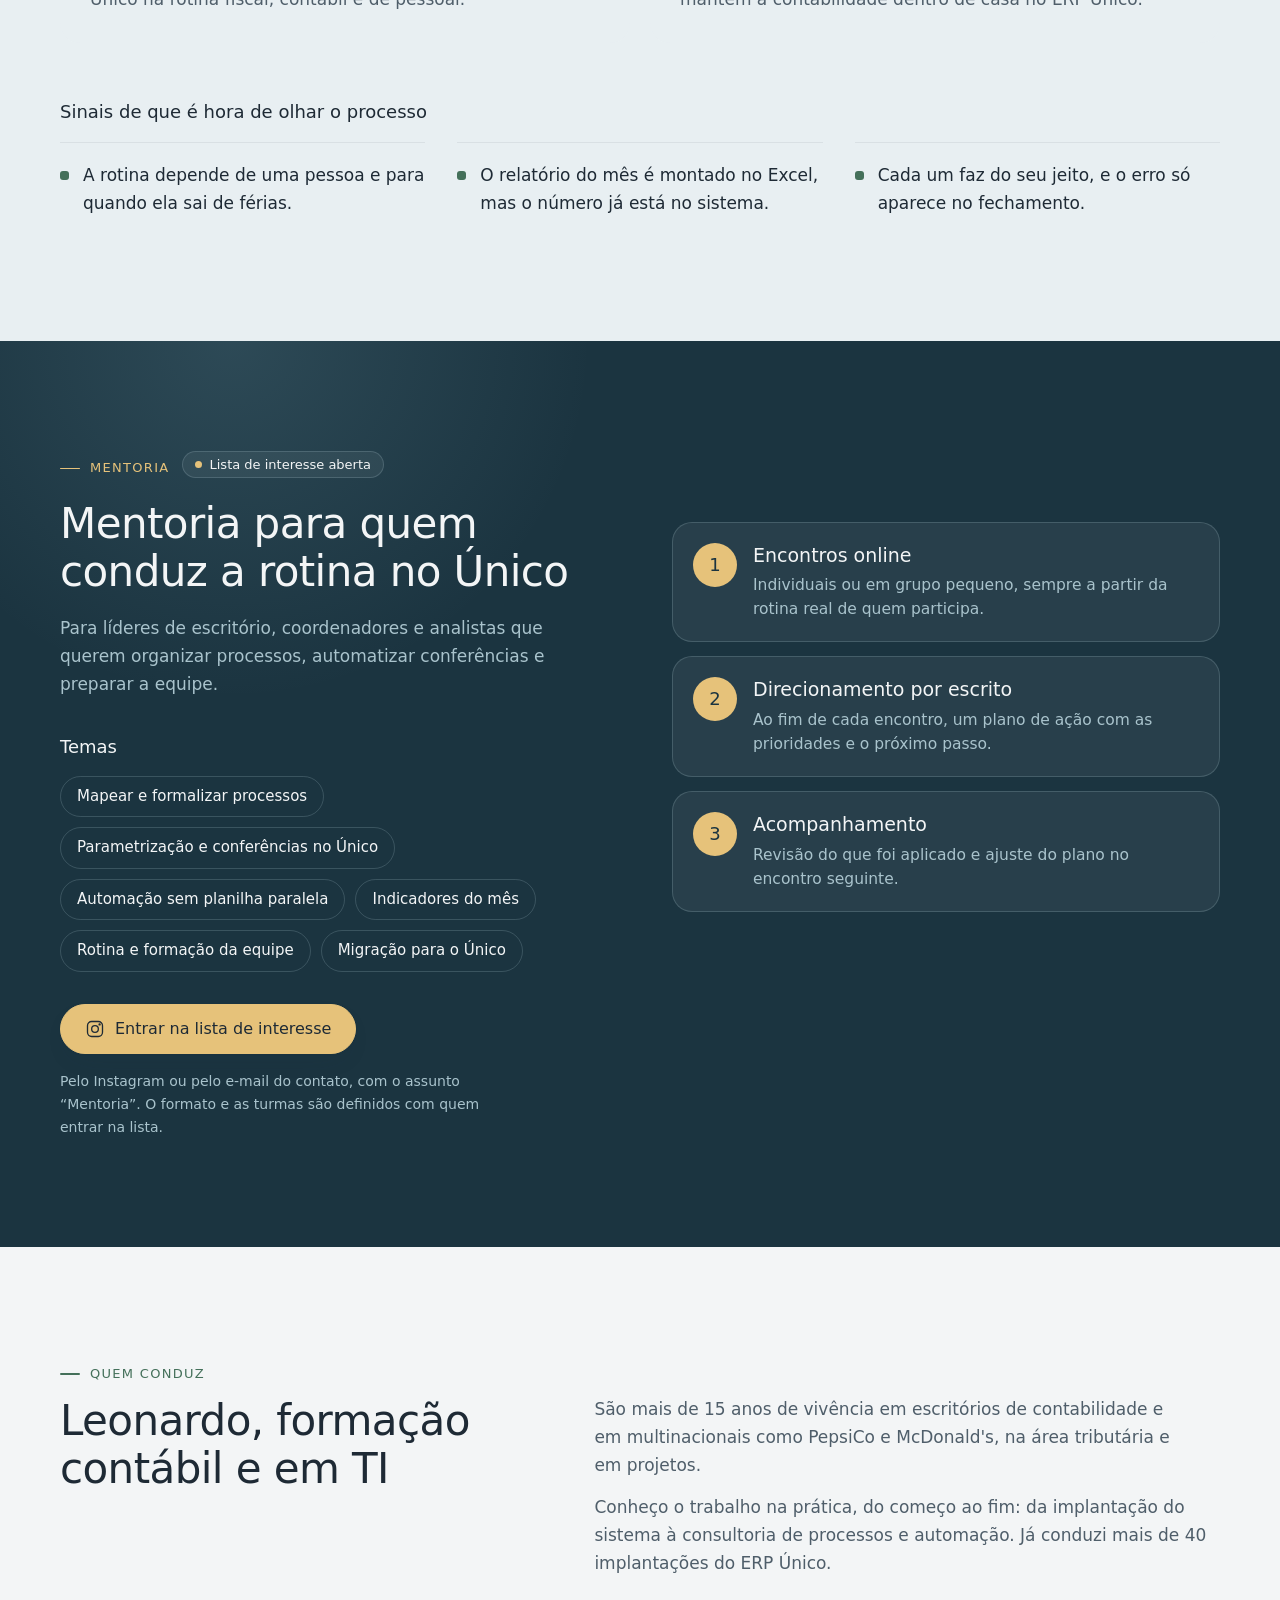
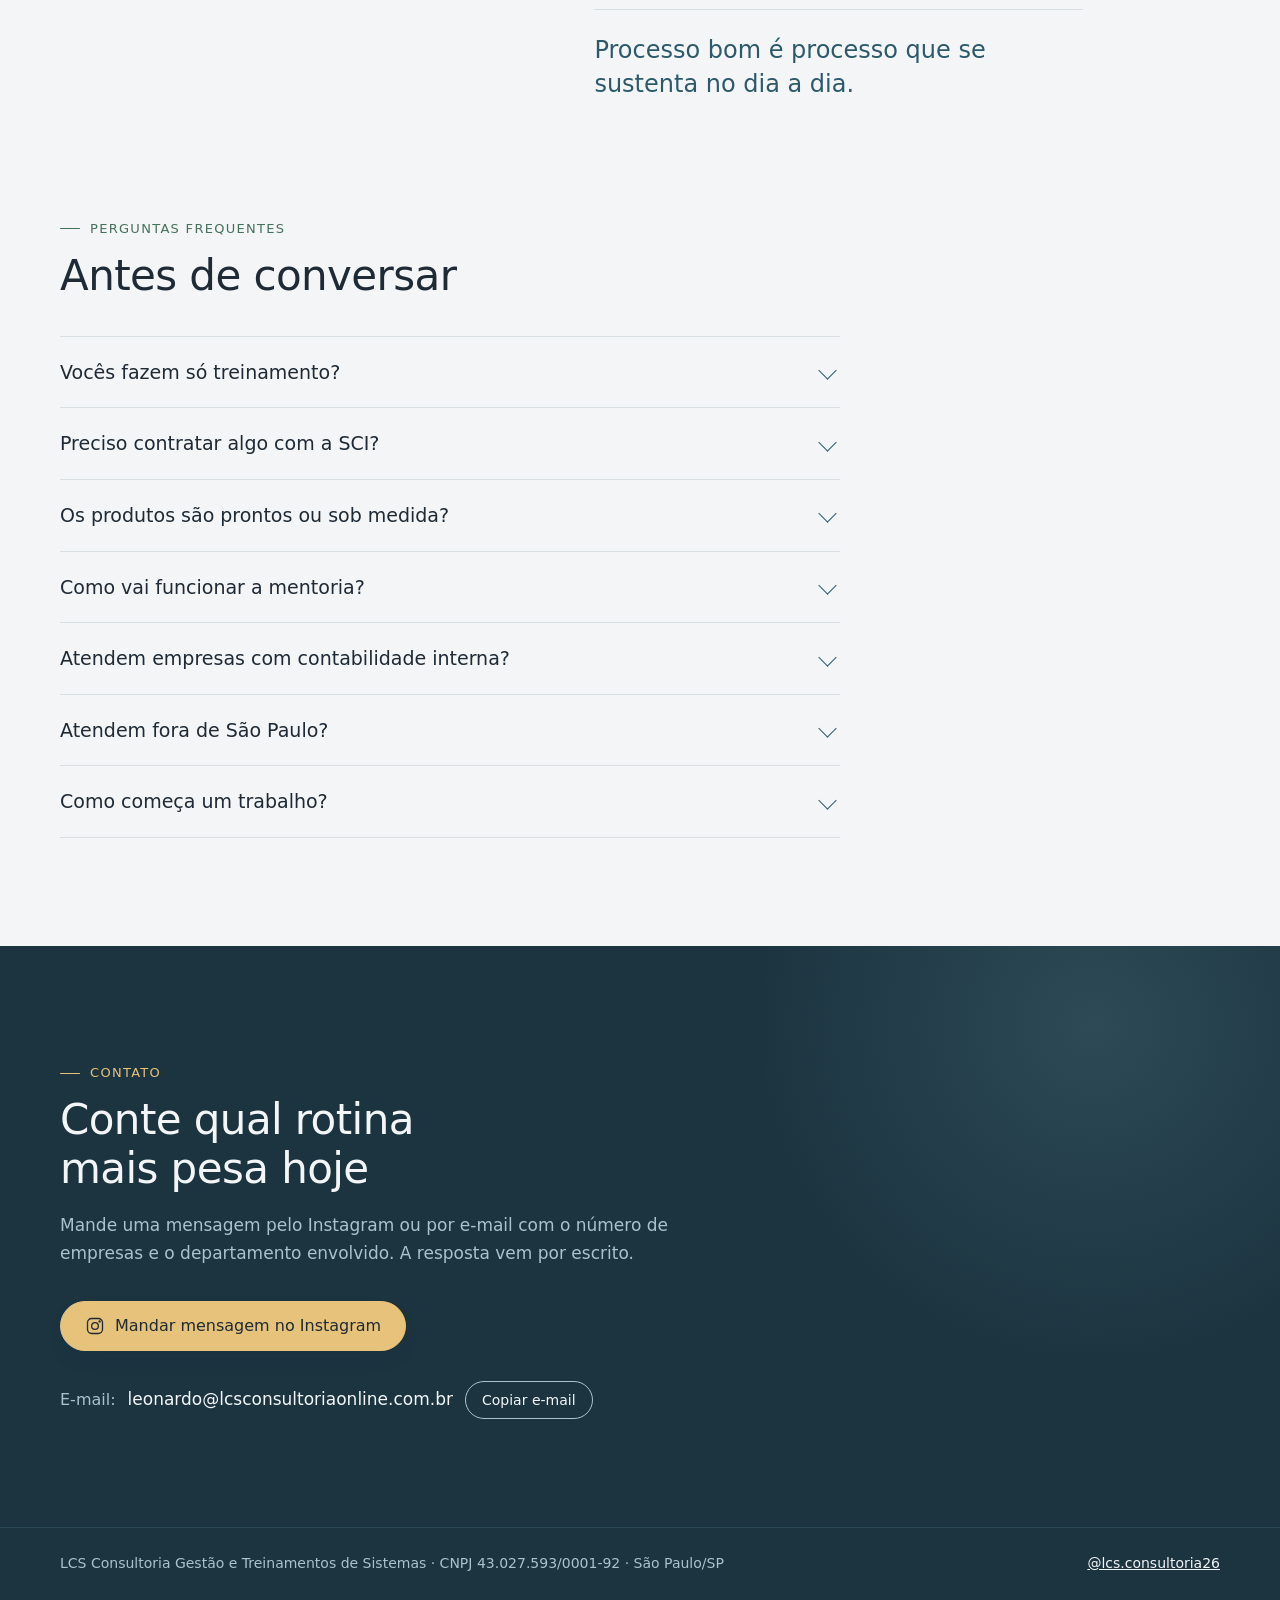
==== commit fde3eb10: "Relatos reais das equipes (sem nome)" ====
--- a/index.html
+++ b/index.html
@@ -404,6 +404,36 @@
   </section>
 
 
+  <section class="secao faixa" id="relatos">
+    <div class="miolo">
+      <p class="rotulo">Relatos</p>
+      <h2 class="h2">O que as equipes disseram durante o trabalho</h2>
+      <p class="texto">Trechos reais, transcritos das reuniões de implantação e treinamento. Sem nome, para preservar quem falou.</p>
+      <div class="relatos">
+        <figure class="relato">
+          <blockquote>“Eu achei que era bem mais sinistro de resolver, mas tendo o caminho você enxerga com mais clareza. Fica mais tranquilo.”</blockquote>
+          <figcaption>Equipe contábil · escritório contábil · nov/2026</figcaption>
+        </figure>
+        <figure class="relato">
+          <blockquote>“Por enquanto ficou bem claro pra gente. A automação vai ficar muito boa, porque naquele modelo padrão que estava lá era meio demoradinho.”</blockquote>
+          <figcaption>Equipe fiscal · escritório contábil · ago/2026</figcaption>
+        </figure>
+        <figure class="relato">
+          <blockquote>“Perfeito. Não achei difícil, não. Vou cadastrar esses outros aqui.”</blockquote>
+          <figcaption>Equipe de cadastro · escritório contábil · out/2026</figcaption>
+        </figure>
+        <figure class="relato">
+          <blockquote>“Tem bastante coisa que eu gostei nesse plano novo que você me mandou, principalmente a parte de juros a transcorrer.”</blockquote>
+          <figcaption>Equipe contábil · escritório contábil · nov/2026</figcaption>
+        </figure>
+        <figure class="relato">
+          <blockquote>“Ninguém é perfeito, todo mundo tem a correria do dia a dia, mas a gente precisa caminhar junto para fazer esse negócio dar certo.”</blockquote>
+          <figcaption>Escritório contábil em implantação do Único · nov/2026</figcaption>
+        </figure>
+      </div>
+    </div>
+  </section>
+
   <section class="secao faixa banda-tinta" id="para-quem">
     <div class="miolo">
       <p class="rotulo">Para quem</p>
--- a/site.css
+++ b/site.css
@@ -258,6 +258,15 @@
 .produto li::before{content:"";position:absolute;left:0;top:.62em;width:7px;height:7px;border-radius:2px;background:var(--salvia)}
 .produto.sob li::before{background:var(--petroleo)}
 
+/* relatos: falas reais das reuniões, sem nome */
+.relatos{display:grid;gap:16px;margin-top:40px}
+@media (min-width:720px){.relatos{grid-template-columns:repeat(2,minmax(0,1fr));gap:20px}}
+@media (min-width:1060px){.relatos{grid-template-columns:repeat(3,minmax(0,1fr))}}
+.relato{position:relative;display:flex;flex-direction:column;justify-content:space-between;gap:18px;min-width:0;margin:0;padding:28px 26px 22px;border-radius:var(--r-lg);background:var(--papel-elevado);border:1px solid var(--linha)}
+.relato::before{content:"“";position:absolute;top:6px;right:20px;font:300 64px/1 var(--ft);color:var(--nevoa)}
+.relato blockquote{margin:0;font:300 18px/1.5 var(--ft);color:var(--tinta)}
+.relato figcaption{padding-top:14px;border-top:1px solid var(--linha);font-size:13.5px;line-height:1.4;color:var(--tinta-suave)}
+
 /* para quem */
 .publicos{display:grid;gap:16px;margin-top:44px}
 @media (min-width:760px){.publicos{grid-template-columns:repeat(2,minmax(0,1fr));gap:20px}}
